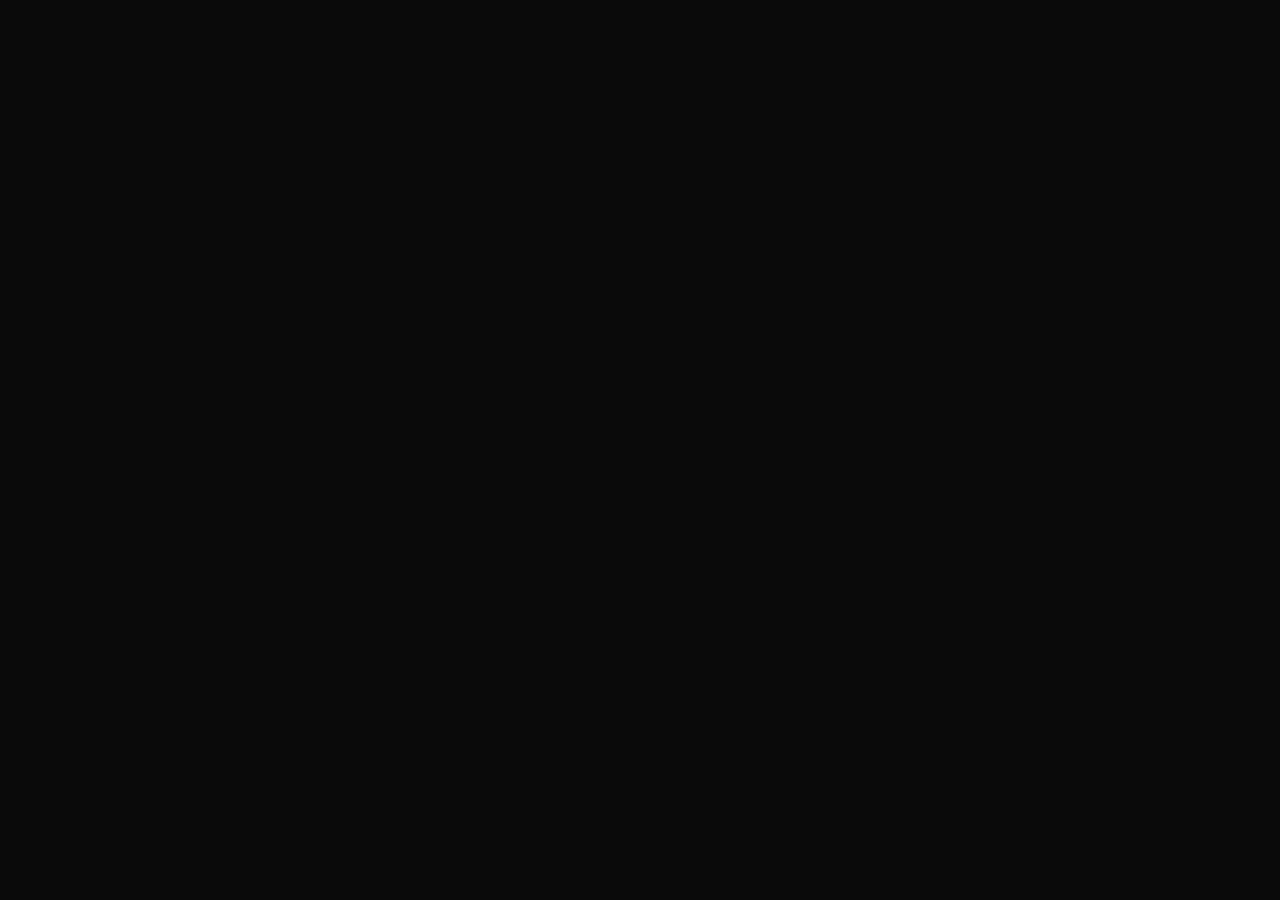
==== index.html @ bc003914 "part 1" ====
<!doctype html>
<html lang="en">
<head>
  <meta charset="utf-8" />
  <meta name="viewport" content="width=device-width, initial-scale=1" />
  <title>Gabriel — Portfolio</title>
  <meta name="description" content="Personal portfolio of me" />
   <link rel="preconnect" href="https://fonts.googleapis.com" />
  <link rel="preconnect" href="https://fonts.gstatic.com" crossorigin />
  <link href="https://fonts.googleapis.com/css2?family=Syne:wght@500;700;800&family=Inter:wght@400;500;600&family=Caveat:wght@500;700&display=swap" rel="stylesheet" />
  <link rel="stylesheet" href="https://cdn.jsdelivr.net/gh/devicons/devicon@v2.16.0/devicon.min.css" />
  <link rel="stylesheet" href="style.css" />
</head>
<body>
---- style.css ----
:root {
  --bg:       #0a0a0a;
  --bg-soft:  #121212;
  --line:     rgba(242, 237, 228, 0.12);
  --text:     #f2ede4;
  --muted:    #8b8680;
  --red:      #e8342c;
  --red-soft: rgba(232, 52, 44, 0.18);
  --paper:    #f2ede4;   /* polaroid frame */
  --ink:      #14110e;   /* text on paper */
}
 
* { box-sizing: border-box; margin: 0; padding: 0; }
 
html { scroll-behavior: smooth; }
 
body {
  background: var(--bg);
  color: var(--text);
  font-family: "Inter", system-ui, sans-serif;
  line-height: 1.6;
  overflow-x: hidden;
}
 
@media (prefers-reduced-motion: reduce) {
  html { scroll-behavior: auto; }
  *, *::before, *::after { animation: none !important; transition: none !important; }
}
 
a { color: inherit; }
 
.red { color: var(--red); }
 
/* handwritten red notes (the Jackie-style annotations) */
.scribble {
  font-family: "Caveat", cursive;
  font-size: 1.35rem;
  color: var(--red);
  transform: rotate(-2deg);
  display: inline-block;
}
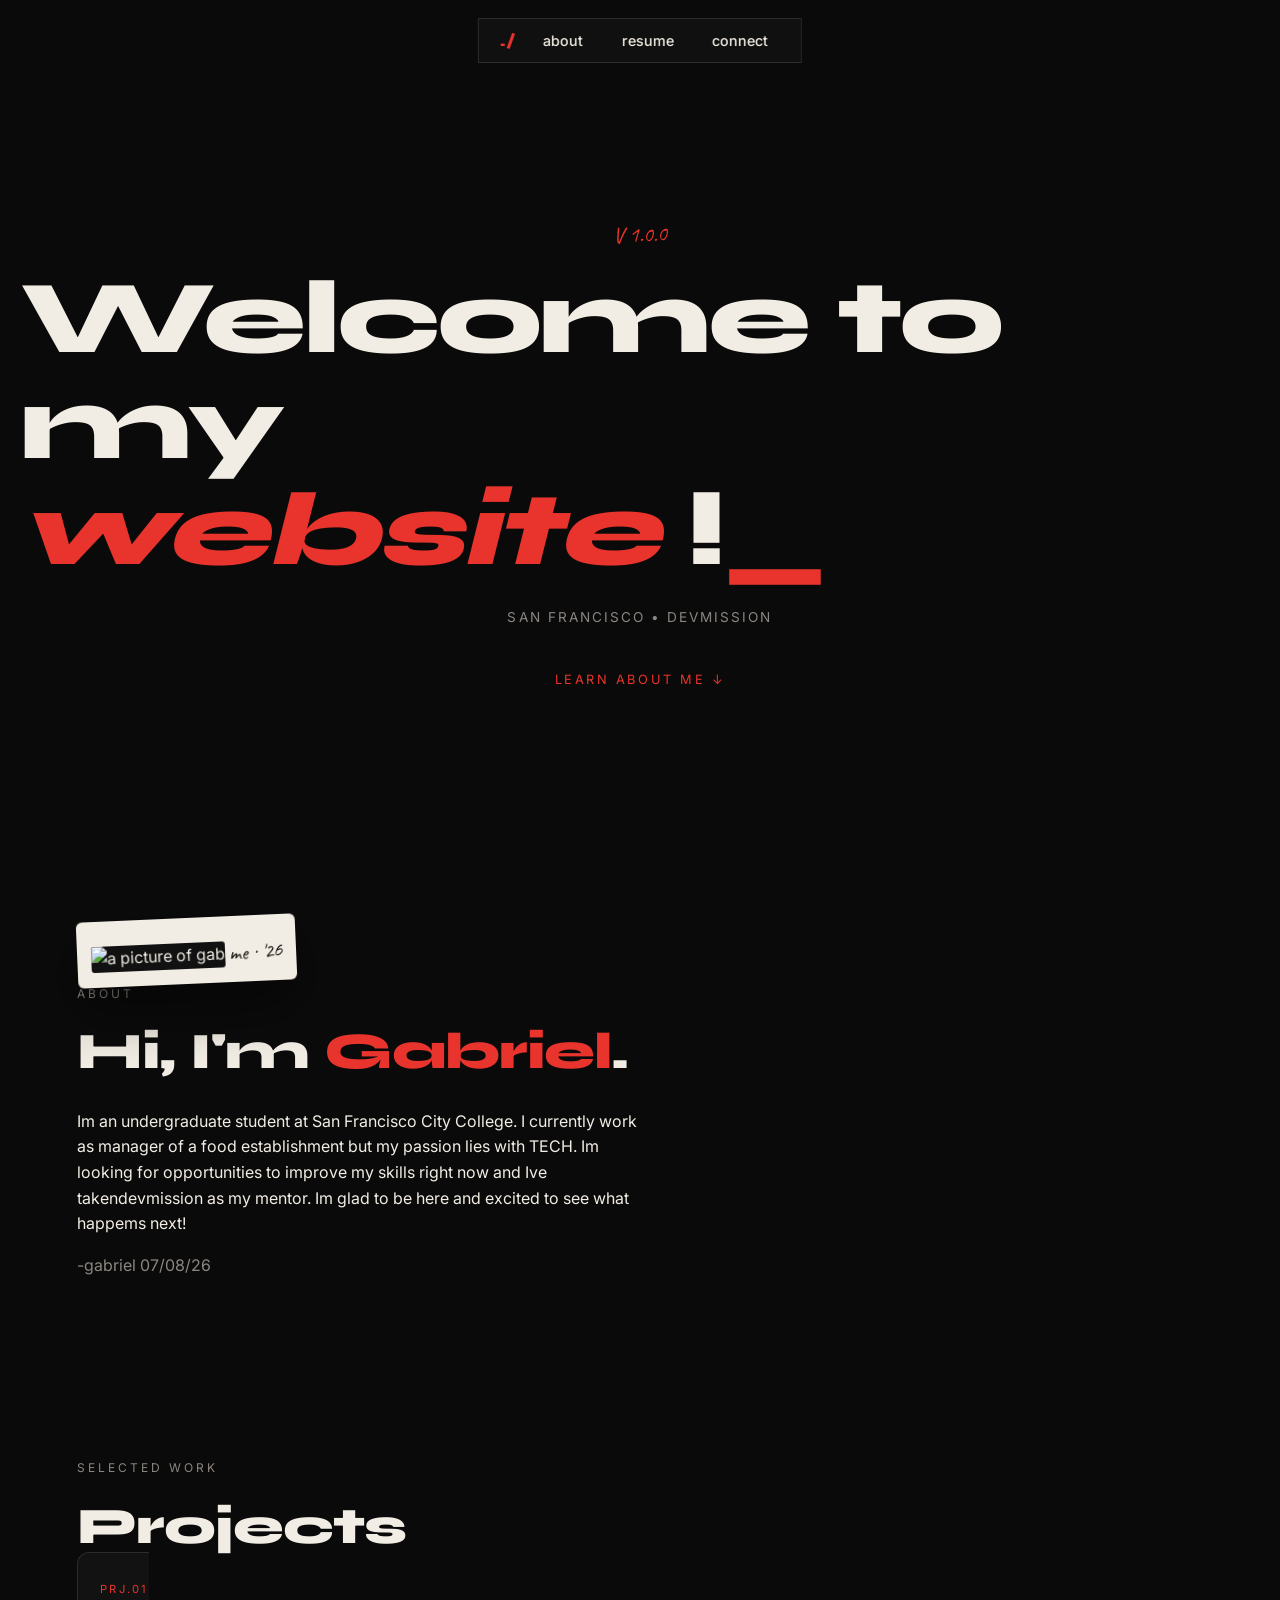
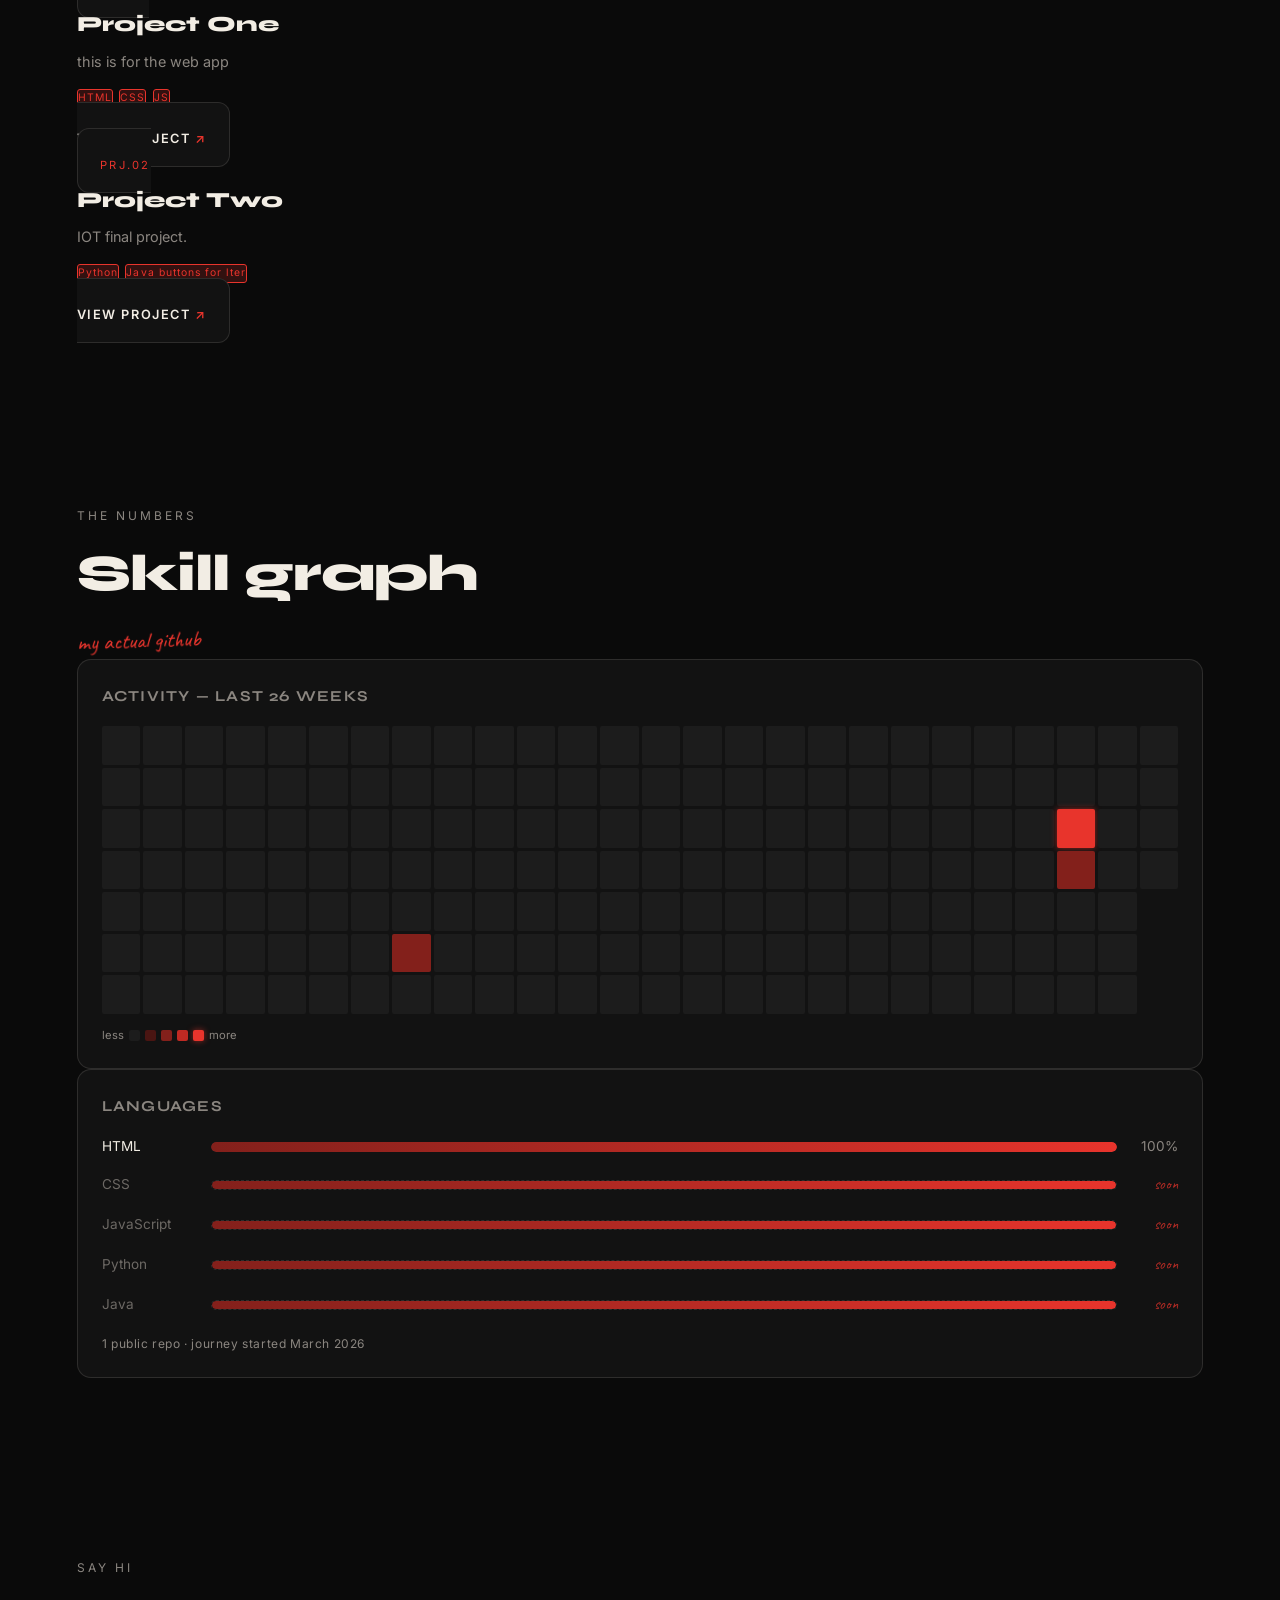
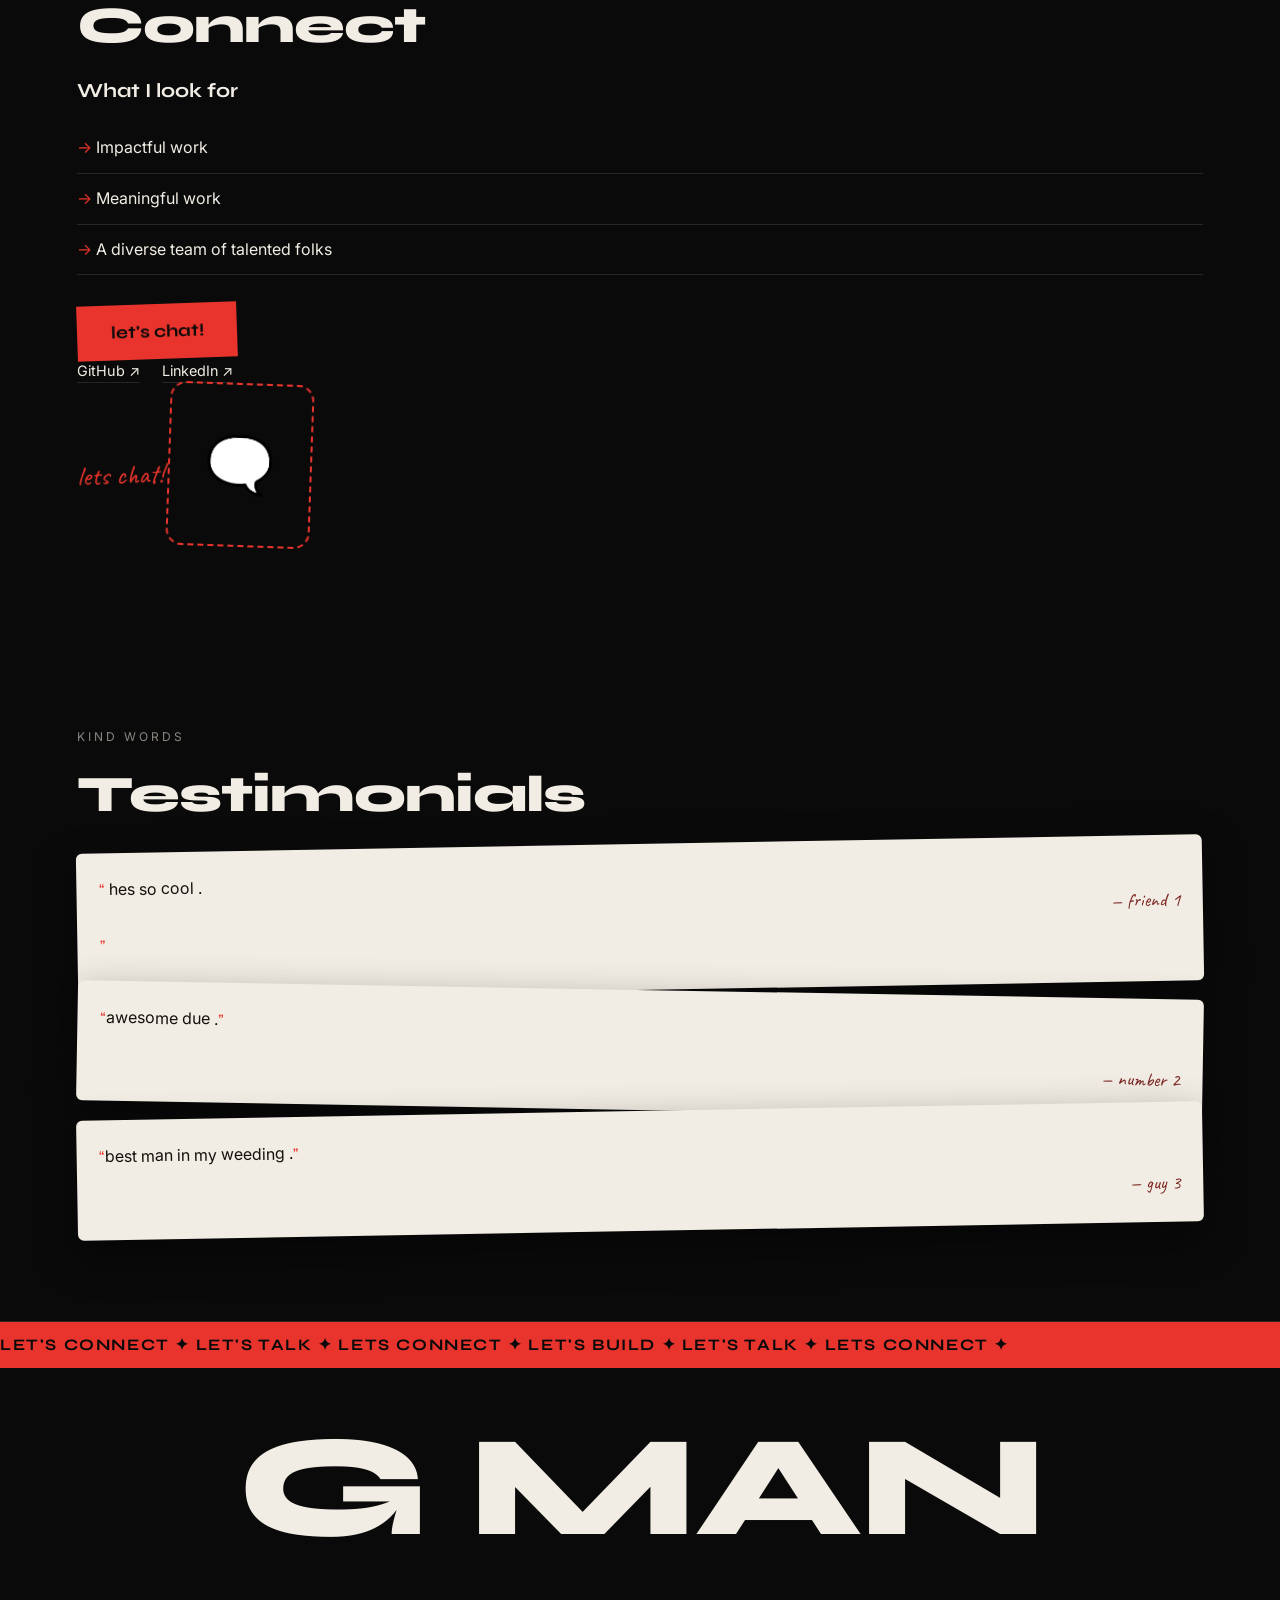
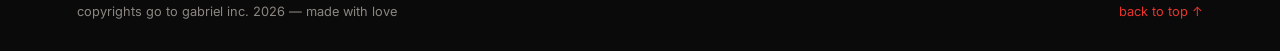
==== commit 68f5e998: "finish" ====
--- a/index.html
+++ b/index.html
@@ -4,12 +4,173 @@
   <meta charset="utf-8" />
   <meta name="viewport" content="width=device-width, initial-scale=1" />
   <title>Gabriel — Portfolio</title>
-  <meta name="description" content="Personal portfolio of me" />
-   <link rel="preconnect" href="https://fonts.googleapis.com" />
-  <link rel="preconnect" href="https://fonts.gstatic.com" crossorigin />
-  <link href="https://fonts.googleapis.com/css2?family=Syne:wght@500;700;800&family=Inter:wght@400;500;600&family=Caveat:wght@500;700&display=swap" rel="stylesheet" />
-  <link rel="stylesheet" href="https://cdn.jsdelivr.net/gh/devicons/devicon@v2.16.0/devicon.min.css" />
+  <meta name="description" content="Portfolio of me" />
+  <link rel="stylesheet" href="vendor/bootstrap.min.css" />
+  <link href="https://fonts.googleapis.com/css2?family=Syne:wght@700;800&family=Inter:wght@400;600&family=Caveat:wght@700&display=swap" rel="stylesheet" />
   <link rel="stylesheet" href="style.css" />
 </head>
 <body>
-  +
+
+  <nav class="pill-nav rounded-pill" aria-label="Main">
+    <a class="nav-logo" href="#top">./</a>
+    <a href="#" class="nav-link" aria-disabled="true">                
+      <span class="la">about</span><span class="lb">about</span>
+    </a>
+    <a href="resume.html" class="nav-link"><span class="la">resume</span><span class="lb">resume</span></a>
+    <a href="#connect" class="nav-link"><span class="la">connect</span><span class="lb">connect</span></a>
+  </nav>
+
+  
+  <header id="top" class="hero text-center">
+    <p class="scribble">V 1.0.0</p>
+    <h1 class="hero-title">Welcome to my<br /><em>website </em>!<span class="blink">_</span></h1>
+    <p class="hero-meta">SAN FRANCISCO • DEVMISSION</p> 
+    <a class="hero-scroll" href="#about">learn about me ↓</a>
+  </header>
+
+  
+  <section id="about" class="section">
+    <div class="row g-5 align-items-center">
+      <div class="col-md-5 text-center">
+        <figure class="photo-frame">
+          <img src="#" alt="a picture of gab" class="img-fluid" /> <!--come back for your photo@!! -->
+          <figcaption class="scribble">me · '26</figcaption>
+        </figure>
+      </div>
+      <div class="col-md-7">
+        <span class="index-tag">ABOUT</span>
+        <h2 class="section-title">Hi, I'm <span class="red">Gabriel</span>.</h2>
+        <p class="bio">Im an undergraduate student at San Francisco City College. I currently work as manager of a food establishment but my passion lies with TECH. Im looking for opportunities to improve my skills right now and Ive takendevmission as my mentor. Im glad to be here and excited to see what happems next! </p>
+        <p class="bio muted">-gabriel 07/08/26</p>
+      </div>
+    </div>
+  </section>
+
+  
+  <section id="projects" class="section">
+    <span class="index-tag">SELECTED WORK</span>
+    <h2 class="section-title">Projects</h2>
+    <div class="row g-4 mt-1">
+    
+      <div class="col-sm-6">
+        <a href="#" class="project-card d-block h-100">
+          <span class="p-index">PRJ.01</span>
+          <h3>Project One</h3>
+          <p>this is for the web app</p>
+          <div class="badges">
+            <span class="badge">HTML</span><span class="badge">CSS</span><span class="badge">JS</span>
+          </div>
+          <span class="p-link">view project <span class="arrow">↗</span></span>
+        </a>
+      </div>
+      <div class="col-sm-6">
+        <a href="#" class="project-card d-block h-100">
+          <span class="p-index">PRJ.02</span>
+          <h3>Project Two</h3>
+          <p>IOT final project.</p>
+          <div class="badges">
+            <span class="badge">Python</span><span class="badge">Java buttons for lter</span>
+          </div>
+          <span class="p-link">view project <span class="arrow">↗</span></span>
+        </a>
+      </div>
+    </div>
+  </section>
+
+  <!--SKILL GRAPH -->
+  <section id="stats" class="section">
+    <span class="index-tag">THE NUMBERS</span>
+    <h2 class="section-title">Skill graph</h2>
+    <p class="scribble">my actual github</p>
+    <div class="row g-4 mt-1 align-items-stretch">
+      <div class="col-lg-7">
+        <div class="stat-card h-100">
+          <h3>Activity — last 26 weeks</h3>
+          <div class="heatmap" role="img" aria-label="Real GitHub activity for gsilva0r-gif">
+          <i class="hm-0"></i><i class="hm-0"></i><i class="hm-0"></i><i class="hm-0"></i><i class="hm-0"></i><i class="hm-0"></i><i class="hm-0"></i><i class="hm-0"></i><i class="hm-0"></i><i class="hm-0"></i><i class="hm-0"></i><i class="hm-0"></i><i class="hm-0"></i><i class="hm-0"></i><i class="hm-0"></i><i class="hm-0"></i><i class="hm-0"></i><i class="hm-0"></i><i class="hm-0"></i><i class="hm-0"></i><i class="hm-0"></i><i class="hm-0"></i><i class="hm-0"></i><i class="hm-0"></i><i class="hm-0"></i><i class="hm-0"></i>
+          <i class="hm-0"></i><i class="hm-0"></i><i class="hm-0"></i><i class="hm-0"></i><i class="hm-0"></i><i class="hm-0"></i><i class="hm-0"></i><i class="hm-0"></i><i class="hm-0"></i><i class="hm-0"></i><i class="hm-0"></i><i class="hm-0"></i><i class="hm-0"></i><i class="hm-0"></i><i class="hm-0"></i><i class="hm-0"></i><i class="hm-0"></i><i class="hm-0"></i><i class="hm-0"></i><i class="hm-0"></i><i class="hm-0"></i><i class="hm-0"></i><i class="hm-0"></i><i class="hm-0"></i><i class="hm-0"></i><i class="hm-0"></i>
+          <i class="hm-0"></i><i class="hm-0"></i><i class="hm-2"></i><i class="hm-0"></i><i class="hm-0"></i><i class="hm-0"></i><i class="hm-0"></i><i class="hm-0"></i><i class="hm-0"></i><i class="hm-0"></i><i class="hm-0"></i><i class="hm-0"></i><i class="hm-0"></i><i class="hm-0"></i><i class="hm-0"></i><i class="hm-0"></i><i class="hm-0"></i><i class="hm-0"></i><i class="hm-0"></i><i class="hm-0"></i><i class="hm-0"></i><i class="hm-0"></i><i class="hm-0"></i><i class="hm-0"></i><i class="hm-0"></i><i class="hm-0"></i>
+          <i class="hm-0"></i><i class="hm-0"></i><i class="hm-0"></i><i class="hm-0"></i><i class="hm-0"></i><i class="hm-0"></i><i class="hm-0"></i><i class="hm-0"></i><i class="hm-0"></i><i class="hm-0"></i><i class="hm-0"></i><i class="hm-0"></i><i class="hm-0"></i><i class="hm-0"></i><i class="hm-0"></i><i class="hm-0"></i><i class="hm-0"></i><i class="hm-0"></i><i class="hm-0"></i><i class="hm-0"></i><i class="hm-0"></i><i class="hm-0"></i><i class="hm-0"></i><i class="hm-0"></i><i class="hm-0"></i><i class="hm-0"></i>
+          <i class="hm-0"></i><i class="hm-0"></i><i class="hm-0"></i><i class="hm-0"></i><i class="hm-0"></i><i class="hm-0"></i><i class="hm-0"></i><i class="hm-0"></i><i class="hm-0"></i><i class="hm-0"></i><i class="hm-0"></i><i class="hm-0"></i><i class="hm-0"></i><i class="hm-0"></i><i class="hm-0"></i><i class="hm-0"></i><i class="hm-0"></i><i class="hm-0"></i><i class="hm-0"></i><i class="hm-0"></i><i class="hm-0"></i><i class="hm-0"></i><i class="hm-0"></i><i class="hm-0"></i><i class="hm-0"></i><i class="hm-0"></i>
+          <i class="hm-0"></i><i class="hm-0"></i><i class="hm-0"></i><i class="hm-0"></i><i class="hm-0"></i><i class="hm-0"></i><i class="hm-0"></i><i class="hm-0"></i><i class="hm-0"></i><i class="hm-0"></i><i class="hm-0"></i><i class="hm-0"></i><i class="hm-0"></i><i class="hm-0"></i><i class="hm-0"></i><i class="hm-0"></i><i class="hm-0"></i><i class="hm-0"></i><i class="hm-0"></i><i class="hm-0"></i><i class="hm-0"></i><i class="hm-0"></i><i class="hm-0"></i><i class="hm-0"></i><i class="hm-0"></i><i class="hm-0"></i>
+          <i class="hm-0"></i><i class="hm-0"></i><i class="hm-0"></i><i class="hm-0"></i><i class="hm-0"></i><i class="hm-0"></i><i class="hm-0"></i><i class="hm-4"></i><i class="hm-2"></i><i class="hm-0"></i><i class="hm-0"></i><i class="hm-0"></i><i class="hm-0"></i><i class="hm-0"></i><i class="hm-0"></i><i class="hm-0"></i><i class="hm-0"></i><i class="hm-0"></i><i class="hm-0"></i><i class="hm-0"></i><i class="hm-0"></i><i class="hm-0"></i><i class="hm-0"></i>
+          </div>
+          <div class="legend"><span>less</span><i class="hm-0"></i><i class="hm-1"></i><i class="hm-2"></i><i class="hm-3"></i><i class="hm-4"></i><span>more</span></div>
+        </div>
+      </div>
+      <div class="col-lg-5">
+        <div class="stat-card h-100">
+          <h3>Languages</h3>
+          <div class="bar-row"><span>HTML</span><div class="bar progress"><i class="progress-bar" style="width:100%"></i></div><b>100%</b></div>
+          <div class="bar-row queued"><span>CSS</span><div class="bar progress"><i class="progress-bar"></i></div><b>soon</b></div>
+          <div class="bar-row queued"><span>JavaScript</span><div class="bar progress"><i class="progress-bar"></i></div><b>soon</b></div>
+          <div class="bar-row queued"><span>Python</span><div class="bar progress"><i class="progress-bar"></i></div><b>soon</b></div>
+          <div class="bar-row queued"><span>Java</span><div class="bar progress"><i class="progress-bar"></i></div><b>soon</b></div>
+          <p class="stat-note">1 public repo · journey started March 2026</p>
+        </div>
+      </div>
+    </div>
+  </section>
+
+  <!-- ===== CONNECT ===== -->
+  <section id="connect" class="section">
+    <span class="index-tag">SAY HI</span>
+    <h2 class="section-title">Connect</h2>
+    <div class="row g-5 align-items-center mt-1">
+      <div class="col-md-6">
+        <h3 class="mini-h">What I look for</h3>
+        <ul class="connect-list">
+          <li>Impactful work</li>
+          <li>Meaningful work</li>
+          <li>A diverse team of talented folks</li>
+        </ul>
+        <a class="chat-btn btn rounded-pill" href="mailto:you@example.com">let's chat!</a> <!-- add email -->
+        <div class="socials mt-4"> <!-- ✏️ your links -->
+          <a href="https://github.com/gsilva0r-gif" target="_blank" rel="noopener">GitHub ↗</a>
+          <a href="https://www.linkedin.com/in/gabriel-silva-orozco-5469783a6/" target="_blank" rel="noopener">LinkedIn ↗</a>
+        </div>
+      </div>
+      <div class="col-md-6 text-center">
+        <p class="scribble big">lets chat!</p>
+        <div class="doodle" aria-hidden="true">🗨️</div>
+      </div>
+    </div>
+  </section>
+
+  <!-- ===== TESTIMONIALS ===== -->
+  <section id="testimonials" class="section">
+    <span class="index-tag">KIND WORDS</span>
+    <h2 class="section-title">Testimonials</h2>
+    <div class="row g-4 mt-1">
+     
+      <div class="col-md-4"><figure class="testi h-100">
+        <blockquote> hes so cool .</blockquuote>
+        <figcaption>— friend 1 </figcaption>
+      </figure></div>
+      <div class="col-md-4"><figure class="testi h-100">
+        <blockquote>awesome due .</blockquote>
+        <figcaption>— number 2 </figcaption>
+      </figure></div>
+      <div class="col-md-4"><figure class="testi h-100">
+        <blockquote>best man in my weeding .</blockquote>
+        <figcaption>— guy 3 </figcaption>
+      </figure></div>
+    </div>
+  </section>
+
+  <!-- bottom/footer -->
+  <footer class="footer">
+    <div class="marquee" aria-hidden="true"><div class="track">
+      <span>LET'S CONNECT ✦ LET'S TALK ✦ LETS CONNECT ✦&nbsp;</span>
+<span>LET'S BUILD ✦ LET'S TALK ✦ LETS CONNECT ✦&nbsp;</span>
+    </div></div>
+    <div class="footer-name">G MAN</div>
+    <div class="footer-row">
+      <span>copyrights go  to gabriel inc.  2026 — made with love</span>
+      <a href="#top" class="to-top">back to top ↑</a>
+    </div>
+  </footer>
+
+</body>
+</html>
--- a/style.css
+++ b/style.css
@@ -1,19 +1,13 @@
 :root {
-  --bg:       #0a0a0a;
-  --bg-soft:  #121212;
-  --line:     rgba(242, 237, 228, 0.12);
-  --text:     #f2ede4;
-  --muted:    #8b8680;
-  --red:      #e8342c;
-  --red-soft: rgba(232, 52, 44, 0.18);
-  --paper:    #f2ede4;   /* polaroid frame */
-  --ink:      #14110e;   /* text on paper */
-}
- 
+  --bg: #0a0a0a;  --bg-soft: #121212;  --line: rgba(242,237,228,.12);
+  --text: #f2ede4;  --muted: #8b8680;
+  --red: #e8342c;  --red-soft: rgba(232,52,44,.18);
+  --paper: #f2ede4;  --ink: #14110e;
+}
 * { box-sizing: border-box; margin: 0; padding: 0; }
- 
+h1,h2,h3,h4,p,ul,ol,figure,blockquote { margin: 0; padding: 0; }
+
 html { scroll-behavior: smooth; }
- 
 body {
   background: var(--bg);
   color: var(--text);
@@ -21,22 +15,333 @@
   line-height: 1.6;
   overflow-x: hidden;
 }
- 
 @media (prefers-reduced-motion: reduce) {
   html { scroll-behavior: auto; }
   *, *::before, *::after { animation: none !important; transition: none !important; }
 }
- 
 a { color: inherit; }
- 
 .red { color: var(--red); }
- 
-/* handwritten red notes (the Jackie-style annotations) */
+.muted { color: var(--muted); }
+
 .scribble {
   font-family: "Caveat", cursive;
-  font-size: 1.35rem;
+  font-size: 1.4rem;
   color: var(--red);
   transform: rotate(-2deg);
   display: inline-block;
 }
- +.scribble.big { font-size: 1.7rem; line-height: 1.25; margin-bottom: 1rem; }
+
+.section { padding: 90px clamp(20px, 6vw, 80px); }
+.index-tag {
+  display: block;
+  font-size: .75rem;
+  letter-spacing: .25em;
+  color: var(--muted);
+  margin-bottom: .5rem;
+}
+.section-title {
+  font-family: "Syne", sans-serif;
+  font-weight: 800;
+  font-size: clamp(2rem, 4.5vw, 3.2rem);
+  letter-spacing: -.02em;
+  margin-bottom: .5rem;
+}
+
+.pill-nav {
+  position: fixed;
+  top: 18px;
+  left: 50%;
+  transform: translateX(-50%);
+  z-index: 100;
+  display: flex;
+  align-items: center;
+  gap: 1rem;
+  background: rgba(18,18,18,.85);
+  backdrop-filter: blur(12px);
+  border: 1px solid var(--line);
+  padding: .55rem 1.35rem;
+  animation: drop .7s cubic-bezier(.2,.9,.3,1.2) both;
+}
+@keyframes drop {
+  from { transform: translate(-50%,-140%); opacity: 0; }
+  to   { transform: translate(-50%,0); opacity: 1; }
+}
+.nav-logo {
+  font-family: "Syne", sans-serif;
+  font-weight: 800;
+  color: var(--red);
+  text-decoration: none;
+  transition: transform .25s;
+}
+.nav-logo:hover { transform: rotate(-8deg) scale(1.15); }
+
+.nav-link {
+  display: block;
+  overflow: hidden;
+  height: 1.5em;
+  padding: 0 .7rem;
+  font-size: .9rem;
+  font-weight: 500;
+  text-decoration: none;
+}
+.nav-link span {
+  display: block;
+  height: 1.5em;
+  line-height: 1.5em;
+  transition: transform .3s cubic-bezier(.4,0,.2,1);
+}
+.nav-link .lb { color: var(--red); }
+.nav-link:hover span, .nav-link:focus-visible span { transform: translateY(-100%); }
+.nav-link[aria-disabled="true"] { cursor: not-allowed; }
+
+/* top */
+.hero {
+  min-height: 92vh;
+  display: flex;
+  flex-direction: column;
+  justify-content: center;
+  align-items: center;
+  padding: 120px 20px 40px;
+}
+.hero-title {
+  font-family: "Syne", sans-serif;
+  font-weight: 800;
+  font-size: clamp(2.8rem, 9vw, 6.5rem);
+  line-height: 1.02;
+  letter-spacing: -.03em;
+  margin: .8rem 0 1.4rem;
+  animation: rise .8s cubic-bezier(.2,.9,.3,1.1) both .2s;
+}
+@keyframes rise { from { opacity: 0; transform: translateY(.4em); } }
+.hero-title em { color: var(--red); }
+.blink { color: var(--red); animation: blink 1.1s steps(2) infinite; }
+@keyframes blink { 50% { opacity: 0; } }
+.hero-meta {
+  font-size: .85rem;
+  letter-spacing: .15em;
+  color: var(--muted);
+}
+.hero-scroll {
+  margin-top: 2.6rem;
+  font-size: .8rem;
+  letter-spacing: .2em;
+  text-transform: uppercase;
+  color: var(--red);
+  text-decoration: none;
+  animation: bob 1.8s ease-in-out infinite;
+}
+@keyframes bob { 50% { transform: translateY(6px); } }
+
+/*COME BACK FOR PT 2*/
+.photo-frame {
+  display: inline-block;
+  background: var(--paper);
+  padding: 14px 14px 4px;
+  border-radius: 6px;
+  transform: rotate(-2.5deg);
+  box-shadow: 0 22px 55px rgba(0,0,0,.55);
+  transition: transform .3s;
+  max-width: 340px;
+}
+.photo-frame:hover { transform: rotate(-1deg) translateY(-6px); }
+.photo-frame img { border-radius: 3px; background: #111; }
+.photo-frame .scribble { color: var(--ink); font-size: 1.3rem; padding: .4rem 0 .5rem; }
+.bio { max-width: 56ch; margin-top: 1rem; }
+
+/* projects */
+.project-card {
+  position: relative;
+  background: var(--bg-soft);
+  border: 1px solid var(--line);
+  border-radius: 12px;
+  padding: 1.5rem 1.4rem 1.2rem;
+  text-decoration: none;
+  color: var(--text);
+  transition: transform .3s, border-color .3s, box-shadow .3s;
+}
+.project-card:hover {
+  transform: translateY(-6px);
+  border-color: var(--red);
+  box-shadow: 0 18px 45px rgba(232,52,44,.15);
+}
+.p-index {
+  font-size: .7rem;
+  letter-spacing: .2em;
+  color: var(--red);
+}
+.project-card h3 {
+  font-family: "Syne", sans-serif;
+  font-weight: 800;
+  font-size: 1.35rem;
+  margin: .4rem 0 .5rem;
+}
+.project-card p { font-size: .9rem; color: var(--muted); margin-bottom: 1rem; }
+.badges { display: flex; gap: .4rem; flex-wrap: wrap; margin-bottom: 1.1rem; }
+.badges .badge {
+  background: var(--red-soft);
+  color: var(--red);
+  border: 1px solid var(--red);
+  font-size: .65rem;
+  letter-spacing: .1em;
+  border-radius: 3px;
+}
+.p-link {
+  font-size: .8rem;
+  font-weight: 600;
+  letter-spacing: .12em;
+  text-transform: uppercase;
+}
+.p-link .arrow { color: var(--red); display: inline-block; transition: transform .25s; }
+.project-card:hover .arrow { transform: translate(3px,-3px); }
+
+/* - stats - */
+.stat-card {
+  background: var(--bg-soft);
+  border: 1px solid var(--line);
+  border-radius: 14px;
+  padding: 1.5rem;
+}
+.stat-card h3 {
+  font-family: "Syne", sans-serif;
+  font-size: .95rem;
+  letter-spacing: .08em;
+  text-transform: uppercase;
+  color: var(--muted);
+  margin-bottom: 1.1rem;
+}
+.heatmap {
+  display: grid;
+  grid-template-rows: repeat(7, 1fr);
+  grid-auto-flow: column;
+  gap: 3px;
+}
+.heatmap i { width: 100%; aspect-ratio: 1; border-radius: 2px; }
+.hm-0 { background: #1c1c1c; }
+.hm-1 { background: #4a1512; }
+.hm-2 { background: #83201b; }
+.hm-3 { background: #bf2a23; }
+.hm-4 { background: var(--red); box-shadow: 0 0 6px rgba(232,52,44,.6); }
+.legend {
+  display: flex;
+  align-items: center;
+  gap: 5px;
+  margin-top: .8rem;
+  font-size: .7rem;
+  color: var(--muted);
+}
+.legend i { width: 11px; height: 11px; border-radius: 2px; }
+
+.bar-row {
+  display: grid;
+  grid-template-columns: 6rem 1fr 3rem;
+  align-items: center;
+  gap: .8rem;
+  margin-bottom: .9rem;
+  font-size: .85rem;
+}
+.bar-row b { font-weight: 400; color: var(--muted); text-align: right; }
+.bar { height: 10px; background: #1c1c1c; border-radius: 999px; overflow: hidden; }
+.bar .progress-bar {
+  display: block;
+  height: 100%;
+  background: linear-gradient(90deg, #83201b, var(--red));
+  border-radius: 999px;
+  transform-origin: left;
+  animation: grow 1.1s cubic-bezier(.2,.9,.3,1) both .3s;
+}
+@keyframes grow { from { transform: scaleX(0); } }
+.queued .bar { background: transparent; border: 1px dashed var(--line); }
+.queued span, .queued b { color: var(--muted); opacity: .75; }
+.queued b { font-family: "Caveat", cursive; font-size: 1rem; color: var(--red); }
+.stat-note { margin-top: 1rem; font-size: .75rem; letter-spacing: .05em; color: var(--muted); }
+
+/* connecting*/
+.mini-h { font-family: "Syne", sans-serif; font-size: 1.25rem; margin-bottom: 1rem; }
+.connect-list { list-style: none; margin-bottom: 1.8rem; }
+.connect-list li { padding: .75rem 0; border-bottom: 1px solid var(--line); }
+.connect-list li::before { content: "→ "; color: var(--red); }
+.chat-btn {
+  font-family: "Syne", sans-serif;
+  font-weight: 700;
+  font-size: 1.1rem;
+  color: var(--bg);
+  background: var(--red);
+  padding: .85rem 2.1rem;
+  text-decoration: none;
+  display: inline-block;
+  transform: rotate(-2deg);
+  transition: transform .25s cubic-bezier(.2,.9,.3,1.4), box-shadow .25s;
+  --bs-btn-color: var(--bg); --bs-btn-bg: var(--red);
+  --bs-btn-hover-color: var(--bg); --bs-btn-hover-bg: var(--red);
+  --bs-btn-active-color: var(--bg); --bs-btn-active-bg: var(--red);
+  --bs-btn-border-color: transparent; --bs-btn-hover-border-color: transparent;
+}
+.chat-btn:hover { transform: rotate(1deg) scale(1.06); box-shadow: 0 0 28px rgba(232,52,44,.5); }
+.socials { display: flex; gap: 1.4rem; font-size: .9rem; }
+.socials a { text-decoration: none; border-bottom: 1px solid var(--line); transition: color .2s, border-color .2s; }
+.socials a:hover { color: var(--red); border-color: var(--red); }
+.doodle {
+  font-size: 3.5rem;
+  border: 2px dashed var(--red);
+  border-radius: 16px;
+  padding: 2.2rem;
+  display: inline-block;
+  transform: rotate(2deg);
+}
+
+/* testimonials */
+.testi { 
+  background: var(--paper);
+  color: var(--ink);
+  border-radius: 6px;
+  padding: 1.5rem 1.4rem;
+  box-shadow: 0 16px 40px rgba(0,0,0,.45);
+  transform: rotate(var(--tilt, -1deg));
+}
+.col-md-4:nth-child(2) .testi { --tilt: 1deg; }
+.testi blockquote { font-size: 1rem; margin-bottom: 1rem; }
+.testi blockquote::before, .testi blockquote::after {
+  color: var(--red);
+  font-family: "Syne", sans-serif;
+}
+.testi blockquote::before { content: "“"; }
+.testi blockquote::after  { content: "”"; }
+.testi figcaption { font-family: "Caveat", cursive; font-size: 1.2rem; color: #7a2420; text-align: right; }
+
+/* bottom/footer */
+.footer { border-top: 1px solid var(--line); overflow: hidden; }
+.marquee {
+  background: var(--red);
+  color: var(--bg);
+  overflow: hidden;
+  white-space: nowrap;
+  padding: .65rem 0;
+  font-family: "Syne", sans-serif;
+  font-weight: 700;
+  letter-spacing: .1em;
+}
+.track { display: inline-flex; animation: scroll-x 18s linear infinite; }
+@keyframes scroll-x { to { transform: translateX(-50%); } }
+.footer-name {
+  font-family: "Syne", sans-serif;
+  font-weight: 800;
+  font-size: clamp(3rem, 12vw, 9rem);
+  letter-spacing: -.02em;
+  text-align: center;
+  padding: 3rem 1rem 1.6rem;
+  line-height: 1;
+  transition: color .3s, letter-spacing .3s;
+}
+.footer-name:hover { color: var(--red); letter-spacing: .01em; }
+.footer-row {
+  display: flex;
+  justify-content: space-between;
+  flex-wrap: wrap;
+  gap: 1rem;
+  padding: 1rem clamp(20px, 6vw, 80px) 1.8rem;
+  font-size: .8rem;
+  color: var(--muted);
+}
+.to-top { color: var(--red); text-decoration: none; }
+.to-top:hover { text-decoration: underline; }
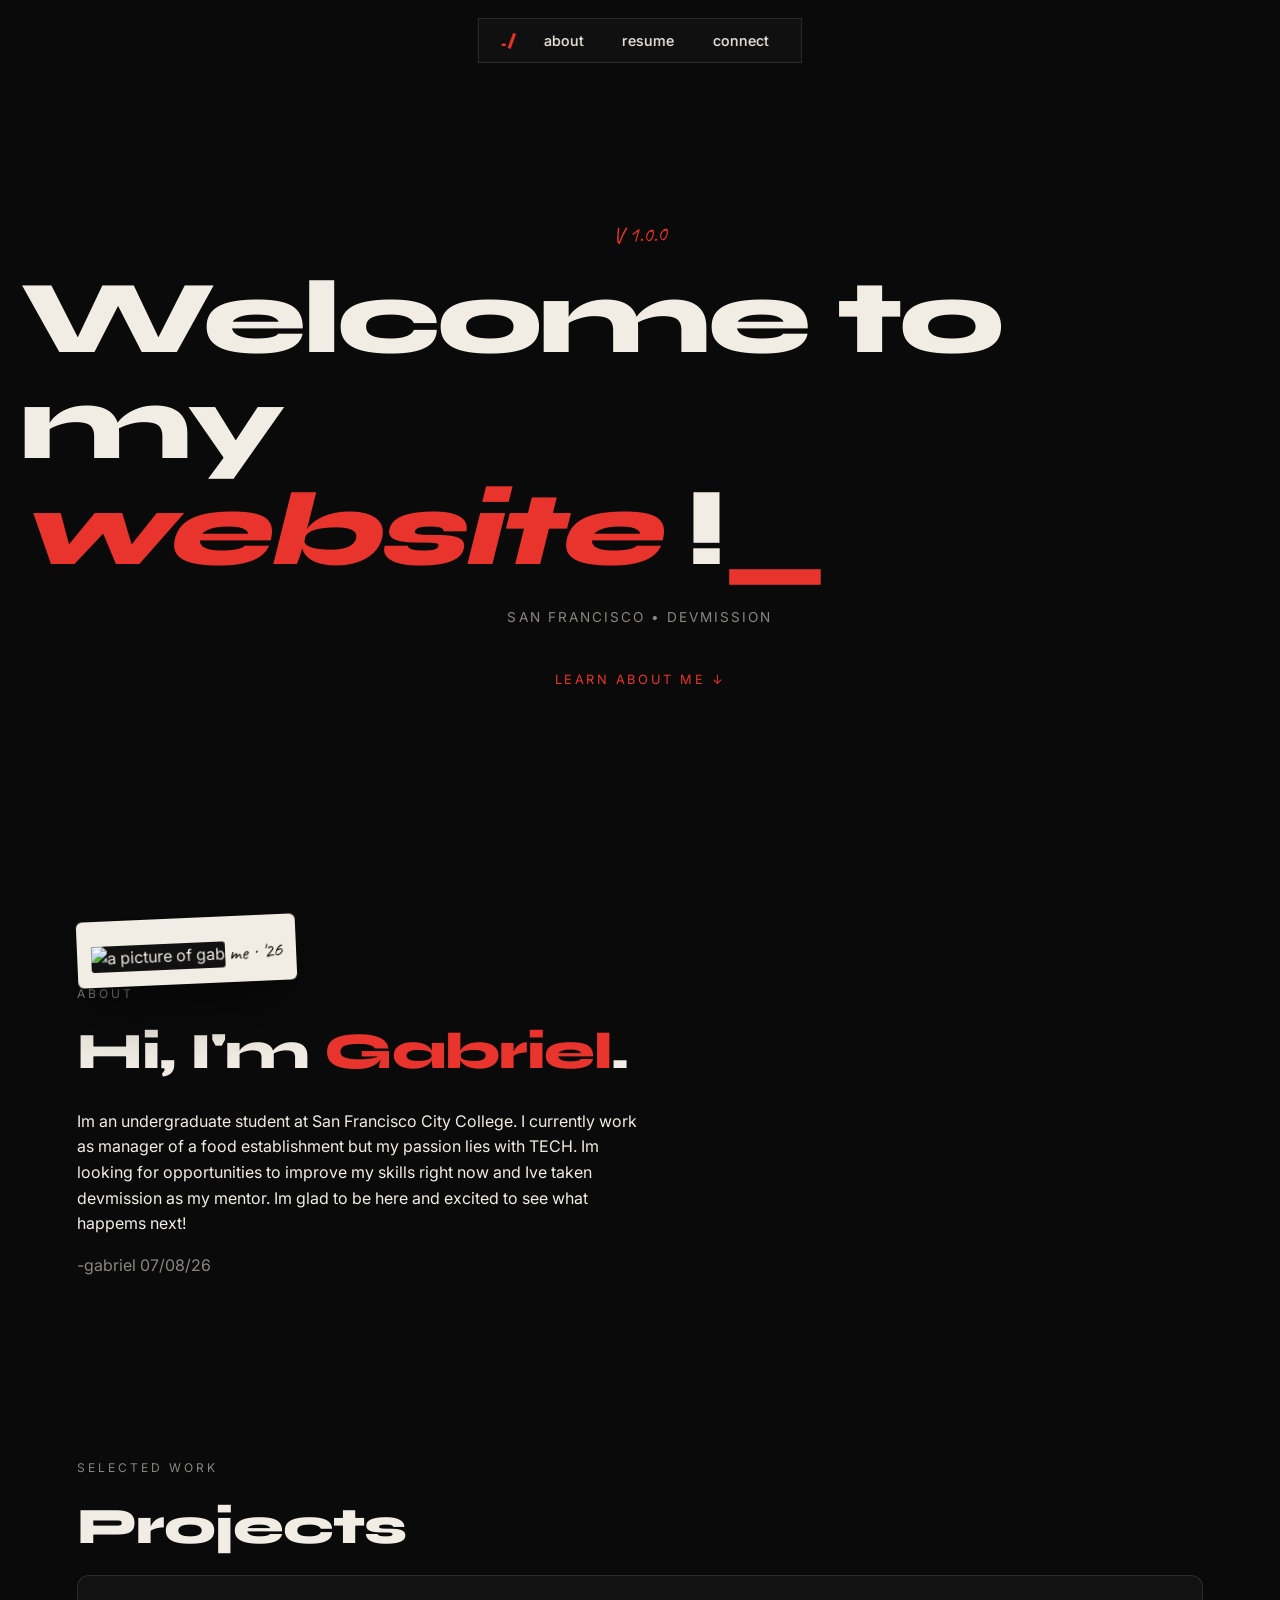
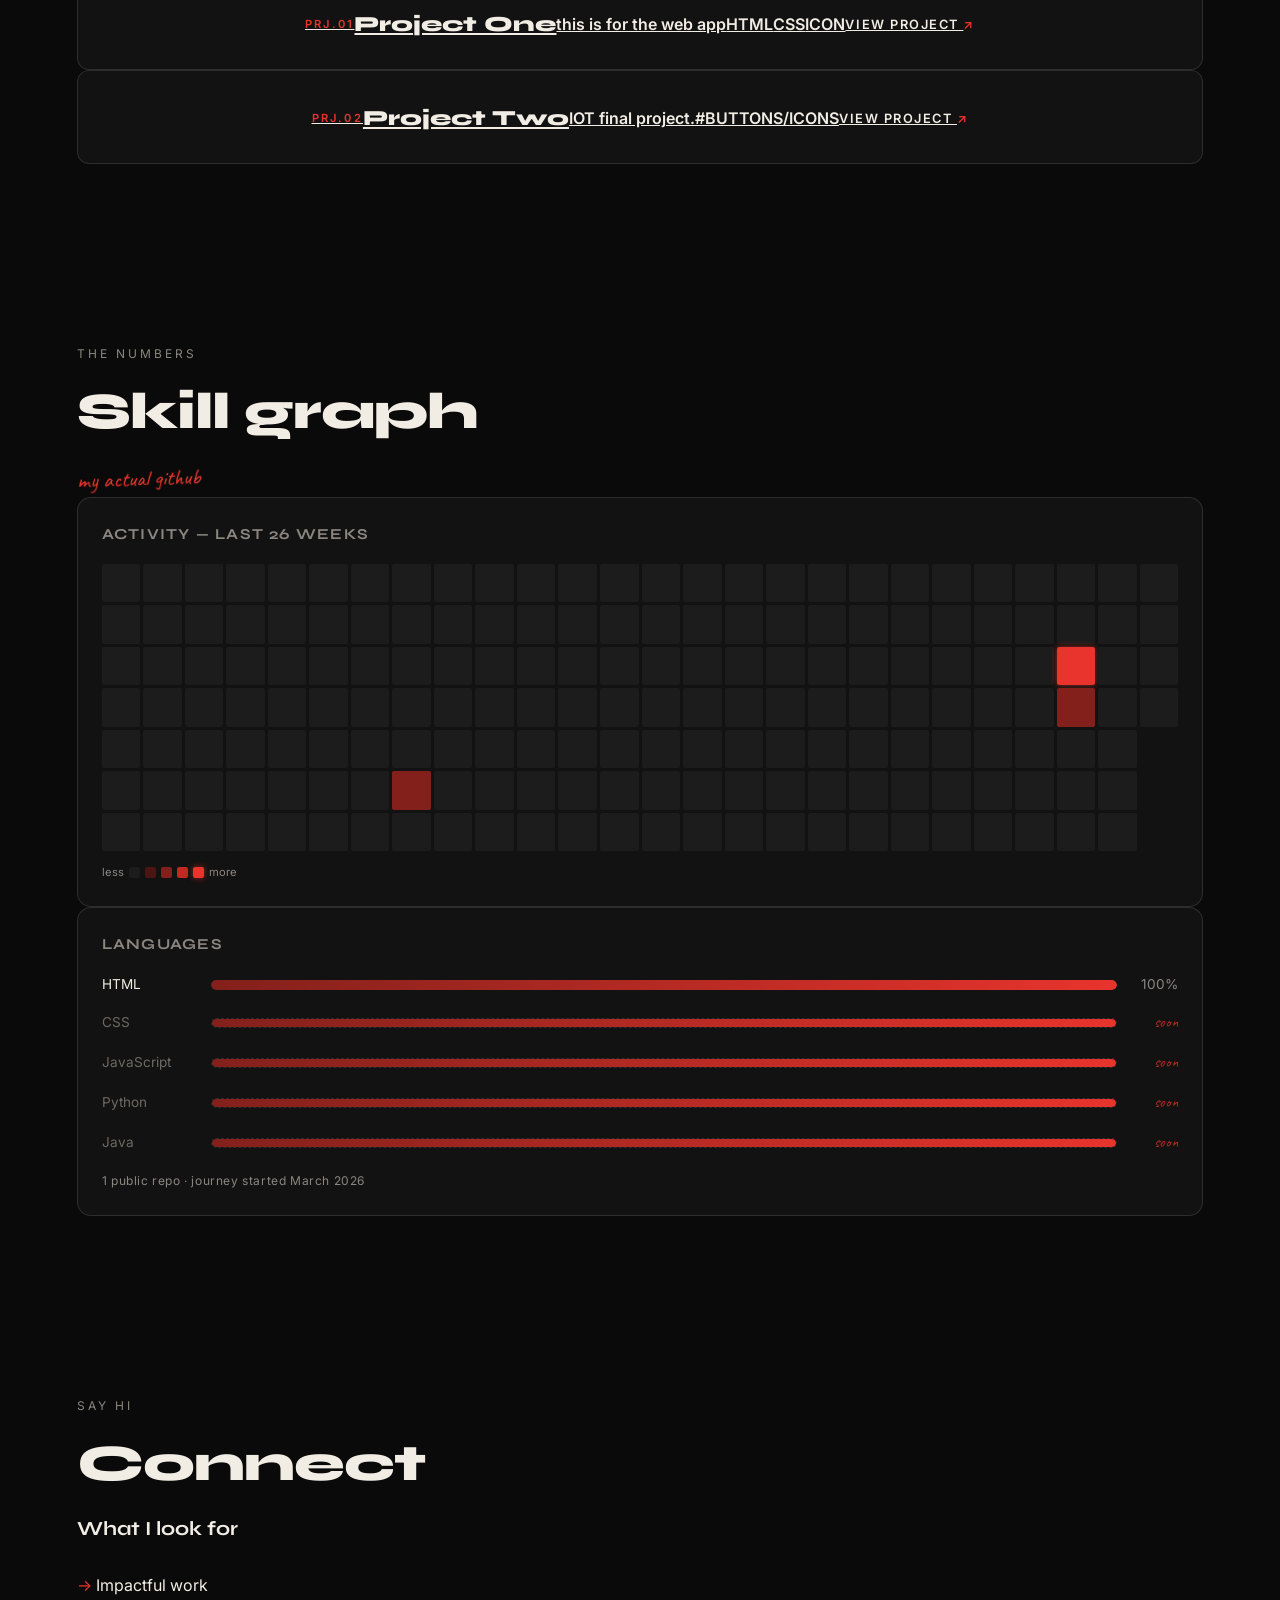
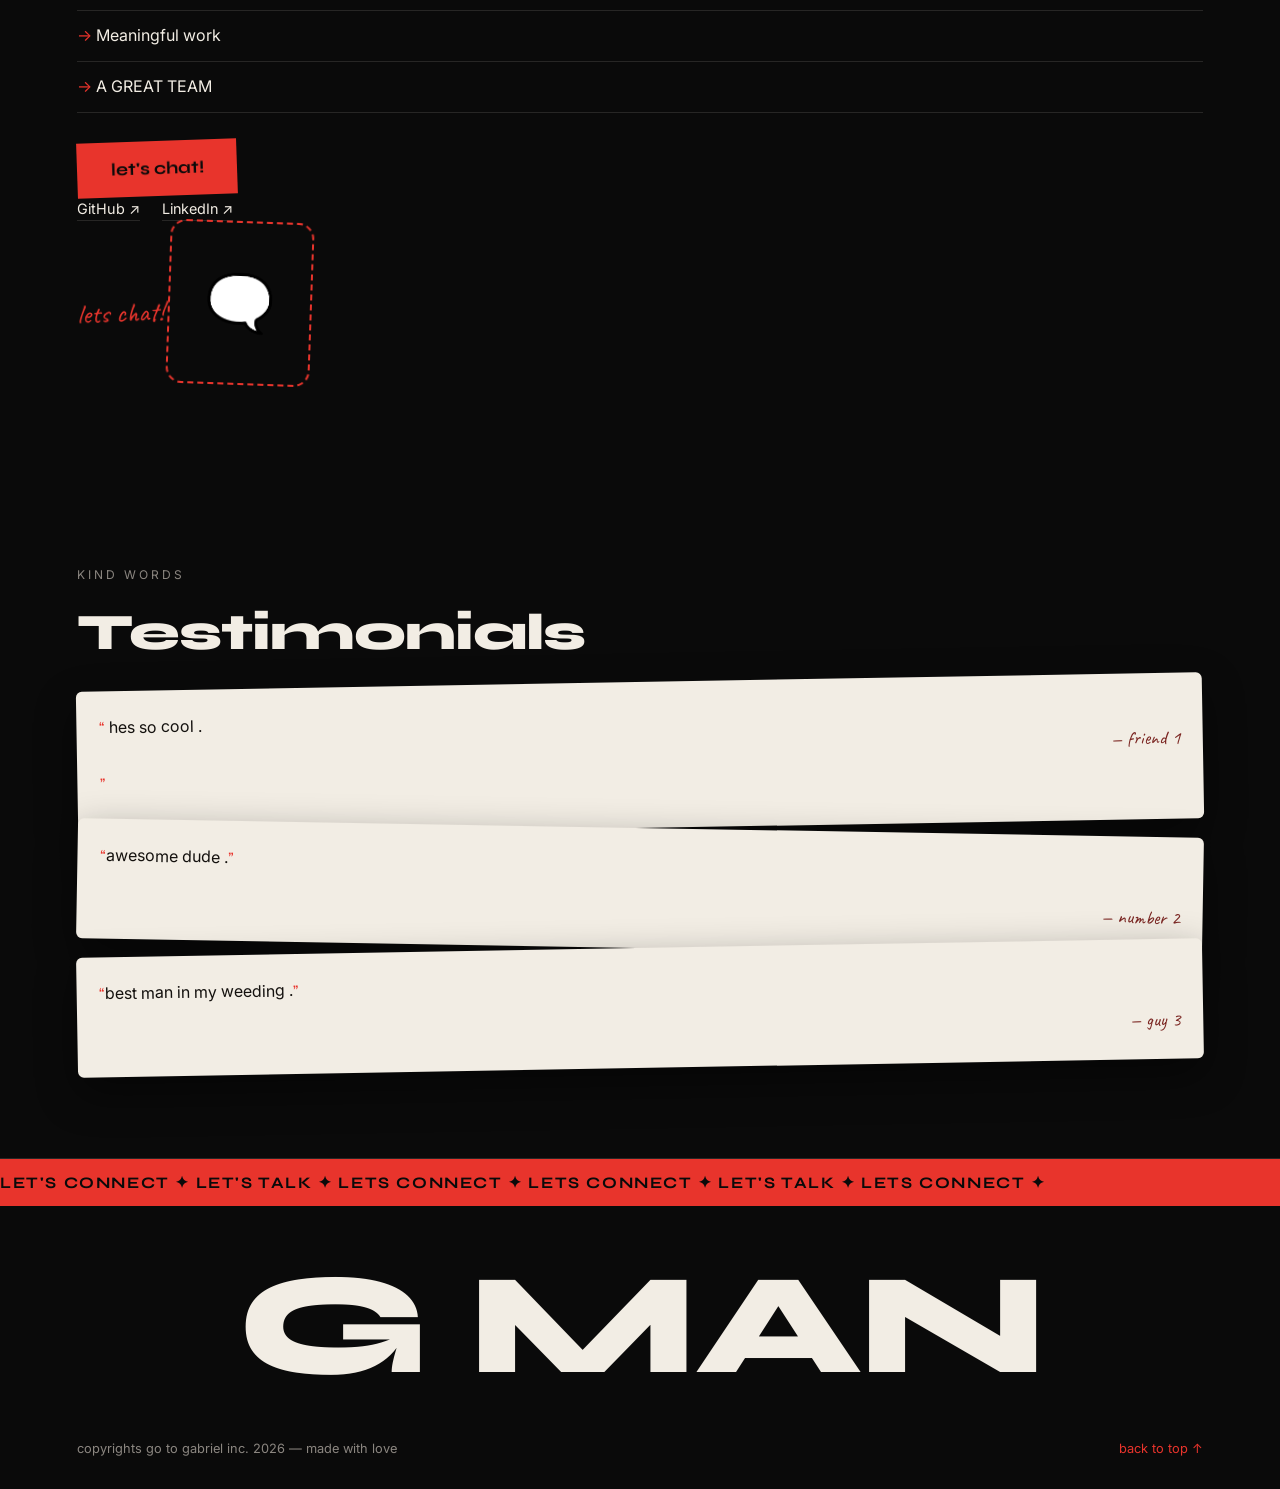
==== commit b3e2d6f2: "actually finish" ====
--- a/index.html
+++ b/index.html
@@ -41,7 +41,7 @@
       <div class="col-md-7">
         <span class="index-tag">ABOUT</span>
         <h2 class="section-title">Hi, I'm <span class="red">Gabriel</span>.</h2>
-        <p class="bio">Im an undergraduate student at San Francisco City College. I currently work as manager of a food establishment but my passion lies with TECH. Im looking for opportunities to improve my skills right now and Ive takendevmission as my mentor. Im glad to be here and excited to see what happems next! </p>
+        <p class="bio">Im an undergraduate student at San Francisco City College. I currently work as manager of a food establishment but my passion lies with TECH. Im looking for opportunities to improve my skills right now and Ive taken devmission as my mentor. Im glad to be here and excited to see what happems next! </p>
         <p class="bio muted">-gabriel 07/08/26</p>
       </div>
     </div>
@@ -52,25 +52,25 @@
     <span class="index-tag">SELECTED WORK</span>
     <h2 class="section-title">Projects</h2>
     <div class="row g-4 mt-1">
-    
-      <div class="col-sm-6">
-        <a href="#" class="project-card d-block h-100">
+    <!--COMEE BACK TO CLEAN UP!! V.2.0.0-->
+      <div class="d-flex gap-2 mt-3 project-card col-sm-6">
+        <a href="#" class="btn btn-outline-danger rounded-pill flex-fill" target="_blank">
           <span class="p-index">PRJ.01</span>
           <h3>Project One</h3>
           <p>this is for the web app</p>
           <div class="badges">
-            <span class="badge">HTML</span><span class="badge">CSS</span><span class="badge">JS</span>
+            <span class="badge">HTML</span><span class="badge">CSS</span><span class="badge">ICON</span>
           </div>
           <span class="p-link">view project <span class="arrow">↗</span></span>
         </a>
       </div>
-      <div class="col-sm-6">
-        <a href="#" class="project-card d-block h-100">
+      <div class="d-flex gap-2 mt-3 project-card col-sm-6">
+        <a href="#" class="btn btn-outline-danger rounded-pill flex-fill" target="_blank">
           <span class="p-index">PRJ.02</span>
           <h3>Project Two</h3>
           <p>IOT final project.</p>
           <div class="badges">
-            <span class="badge">Python</span><span class="badge">Java buttons for lter</span>
+            <span class="badge">#</span><span class="badge">BUTTONS/ICONS</span>
           </div>
           <span class="p-link">view project <span class="arrow">↗</span></span>
         </a>
@@ -123,10 +123,10 @@
         <ul class="connect-list">
           <li>Impactful work</li>
           <li>Meaningful work</li>
-          <li>A diverse team of talented folks</li>
+          <li>A GREAT TEAM </li>
         </ul>
         <a class="chat-btn btn rounded-pill" href="mailto:you@example.com">let's chat!</a> <!-- add email -->
-        <div class="socials mt-4"> <!-- ✏️ your links -->
+        <div class="socials mt-4">
           <a href="https://github.com/gsilva0r-gif" target="_blank" rel="noopener">GitHub ↗</a>
           <a href="https://www.linkedin.com/in/gabriel-silva-orozco-5469783a6/" target="_blank" rel="noopener">LinkedIn ↗</a>
         </div>
@@ -149,7 +149,7 @@
         <figcaption>— friend 1 </figcaption>
       </figure></div>
       <div class="col-md-4"><figure class="testi h-100">
-        <blockquote>awesome due .</blockquote>
+        <blockquote>awesome dude .</blockquote>
         <figcaption>— number 2 </figcaption>
       </figure></div>
       <div class="col-md-4"><figure class="testi h-100">
@@ -163,7 +163,7 @@
   <footer class="footer">
     <div class="marquee" aria-hidden="true"><div class="track">
       <span>LET'S CONNECT ✦ LET'S TALK ✦ LETS CONNECT ✦&nbsp;</span>
-<span>LET'S BUILD ✦ LET'S TALK ✦ LETS CONNECT ✦&nbsp;</span>
+<span>LETS CONNECT ✦ LET'S TALK ✦ LETS CONNECT ✦&nbsp;</span>
     </div></div>
     <div class="footer-name">G MAN</div>
     <div class="footer-row">
--- a/style.css
+++ b/style.css
@@ -176,16 +176,14 @@
   font-size: 1.35rem;
   margin: .4rem 0 .5rem;
 }
-.project-card p { font-size: .9rem; color: var(--muted); margin-bottom: 1rem; }
-.badges { display: flex; gap: .4rem; flex-wrap: wrap; margin-bottom: 1.1rem; }
-.badges .badge {
-  background: var(--red-soft);
-  color: var(--red);
-  border: 1px solid var(--red);
-  font-size: .65rem;
-  letter-spacing: .1em;
-  border-radius: 3px;
-}
+.project-card .btn{
+    min-height:48px;
+    display:flex;
+    align-items:center;
+    justify-content:center;
+    font-weight:600;
+}
+
 .p-link {
   font-size: .8rem;
   font-weight: 600;
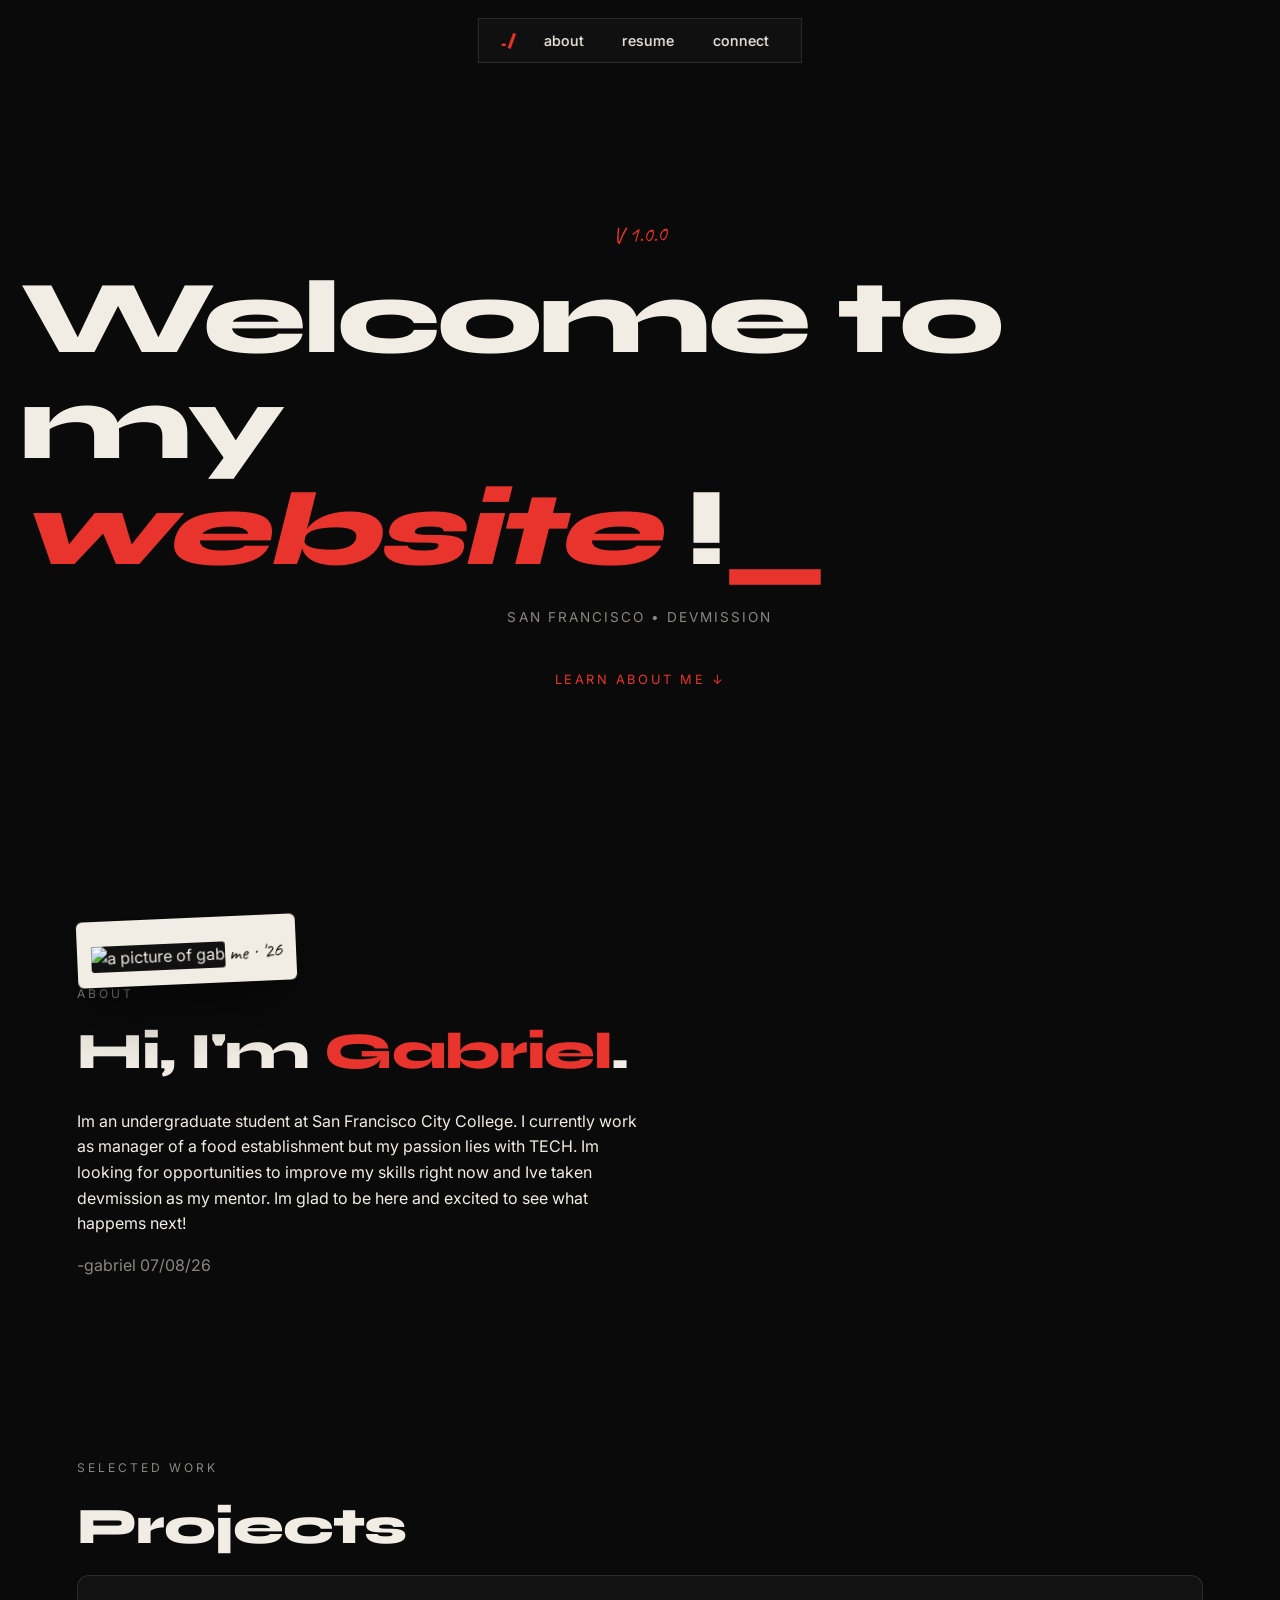
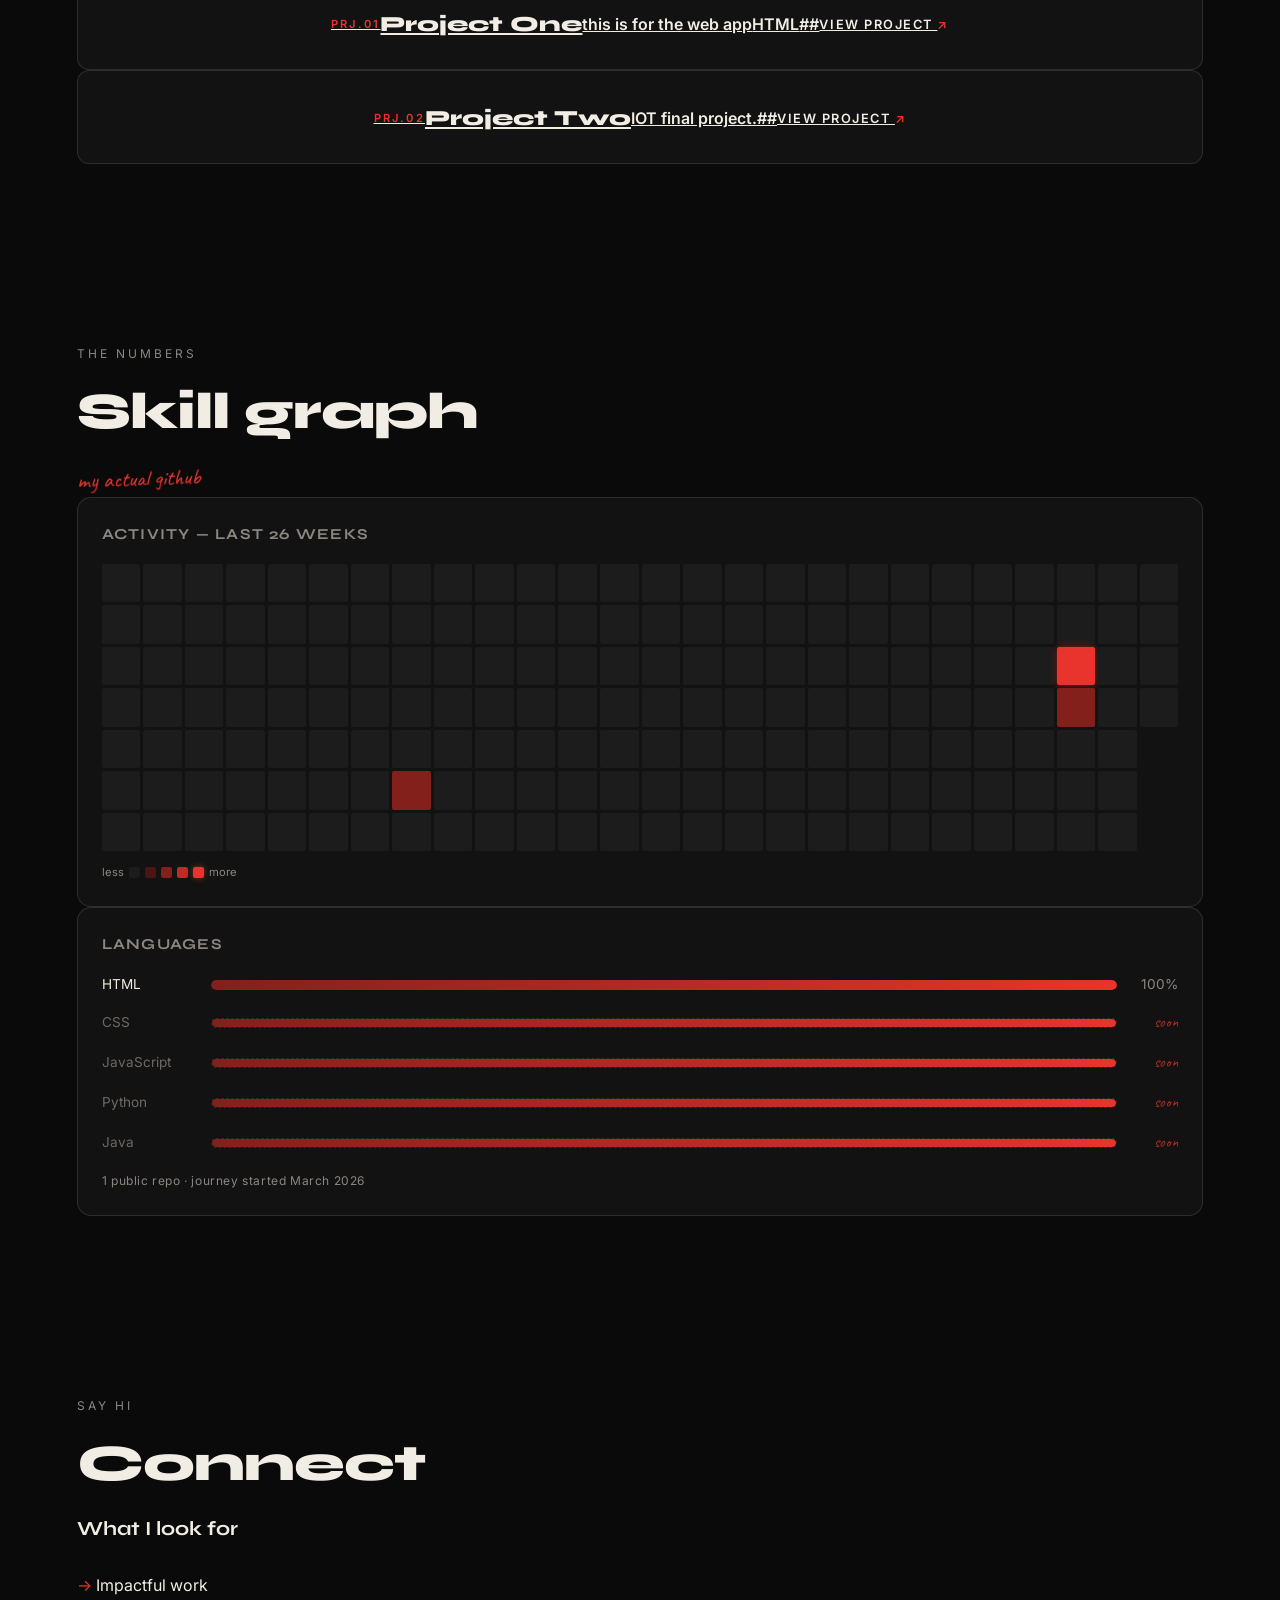
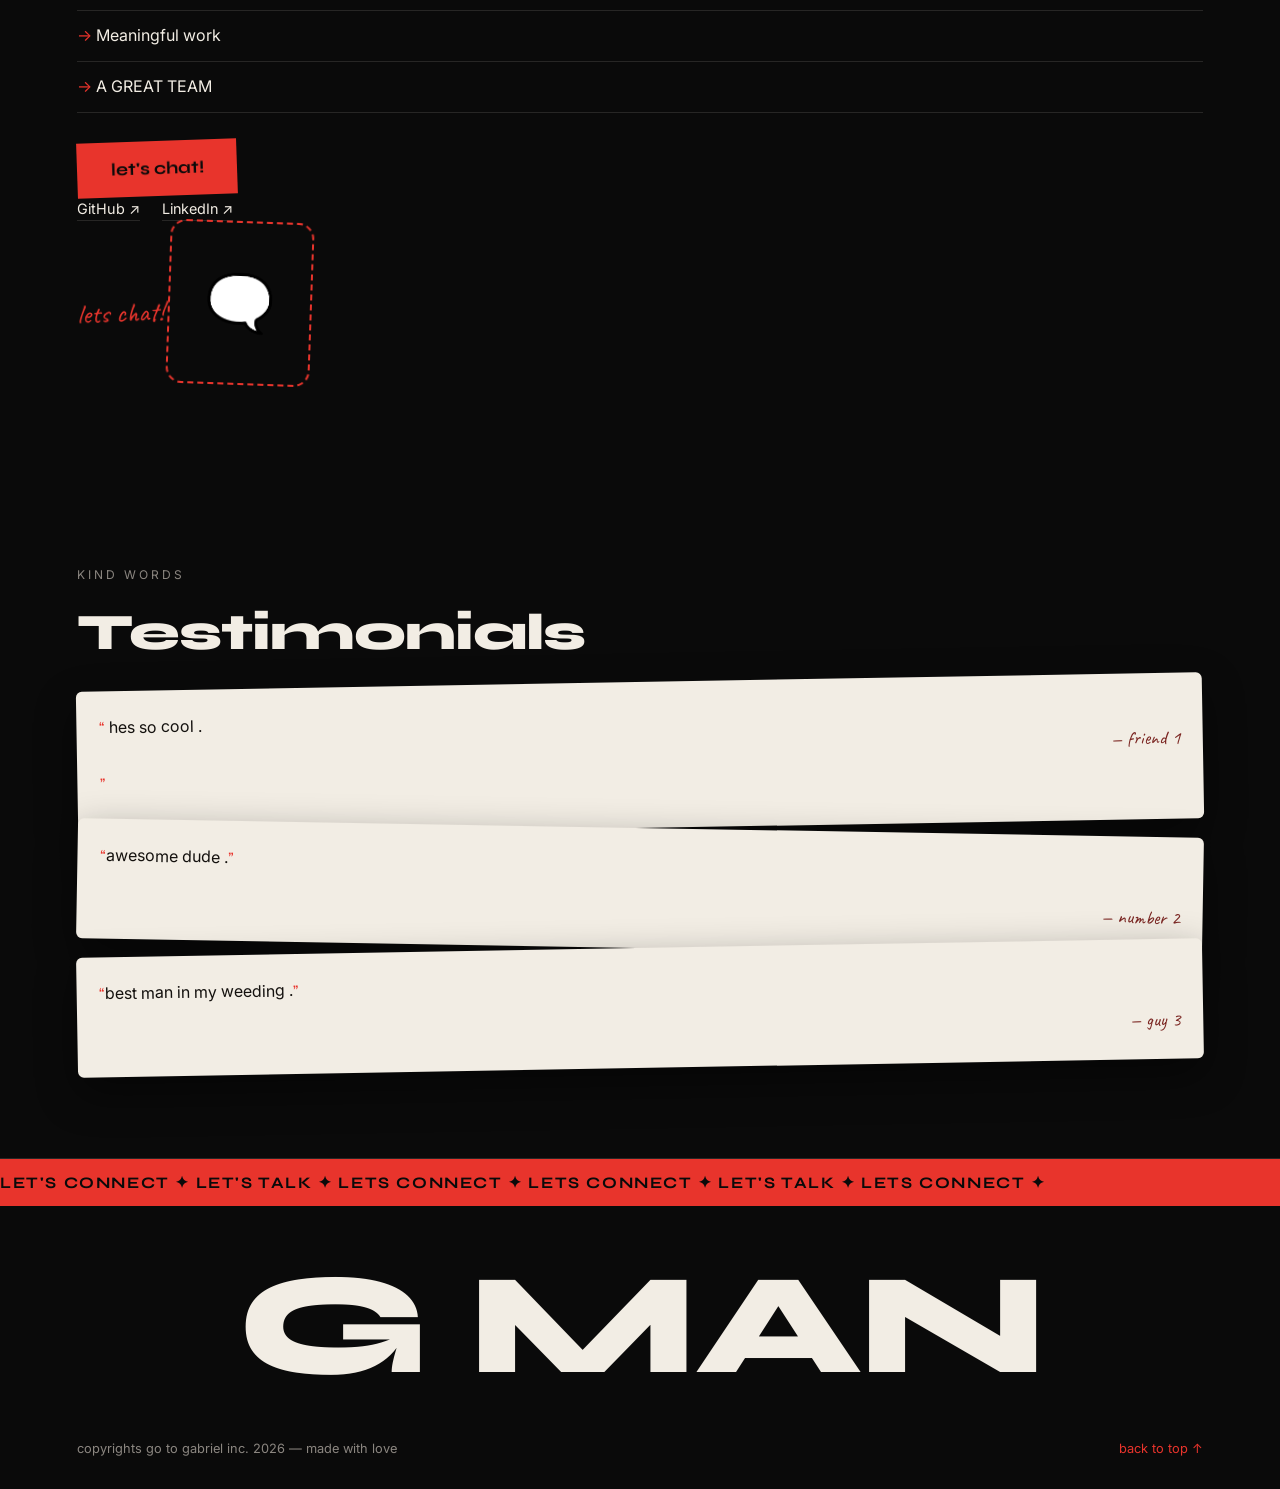
==== commit 7df42063: "updated finish  product" ====
--- a/index.html
+++ b/index.html
@@ -34,7 +34,7 @@
     <div class="row g-5 align-items-center">
       <div class="col-md-5 text-center">
         <figure class="photo-frame">
-          <img src="#" alt="a picture of gab" class="img-fluid" /> <!--come back for your photo@!! -->
+          <img src="https://mail.google.com/mail/u/0?ui=2&ik=7d85dc8677&attid=0.1&permmsgid=msg-a:r-6728840366641264795&th=19f438d5fa7120b5&view=fimg&fur=ip&permmsgid=msg-a:r-6728840366641264795&sz=s0-l75-ft&attbid=ANGjdJ8Vrex4EJLuSIUz1pvfJVhRd6duYaWcSxqeoasm5cVX2DWFmrEJAz9G23mDTZYdG8CwUVFtKcbfr3YW2bJLEEc4jHmq-JOFVTUYEBxcxotXdt0e3Fw3Xjhm5bs&disp=emb&realattid=ii_mrcki2zd0&zw" alt="a picture of gab" class="img-fluid" /> <!--come back for your photo@!! -->
           <figcaption class="scribble">me · '26</figcaption>
         </figure>
       </div>
@@ -59,7 +59,7 @@
           <h3>Project One</h3>
           <p>this is for the web app</p>
           <div class="badges">
-            <span class="badge">HTML</span><span class="badge">CSS</span><span class="badge">ICON</span>
+            <span class="badge">HTML</span><span class="badge">#</span><span class="badge">#</span>
           </div>
           <span class="p-link">view project <span class="arrow">↗</span></span>
         </a>
@@ -70,7 +70,7 @@
           <h3>Project Two</h3>
           <p>IOT final project.</p>
           <div class="badges">
-            <span class="badge">#</span><span class="badge">BUTTONS/ICONS</span>
+            <span class="badge">#</span><span class="badge">#</span>
           </div>
           <span class="p-link">view project <span class="arrow">↗</span></span>
         </a>
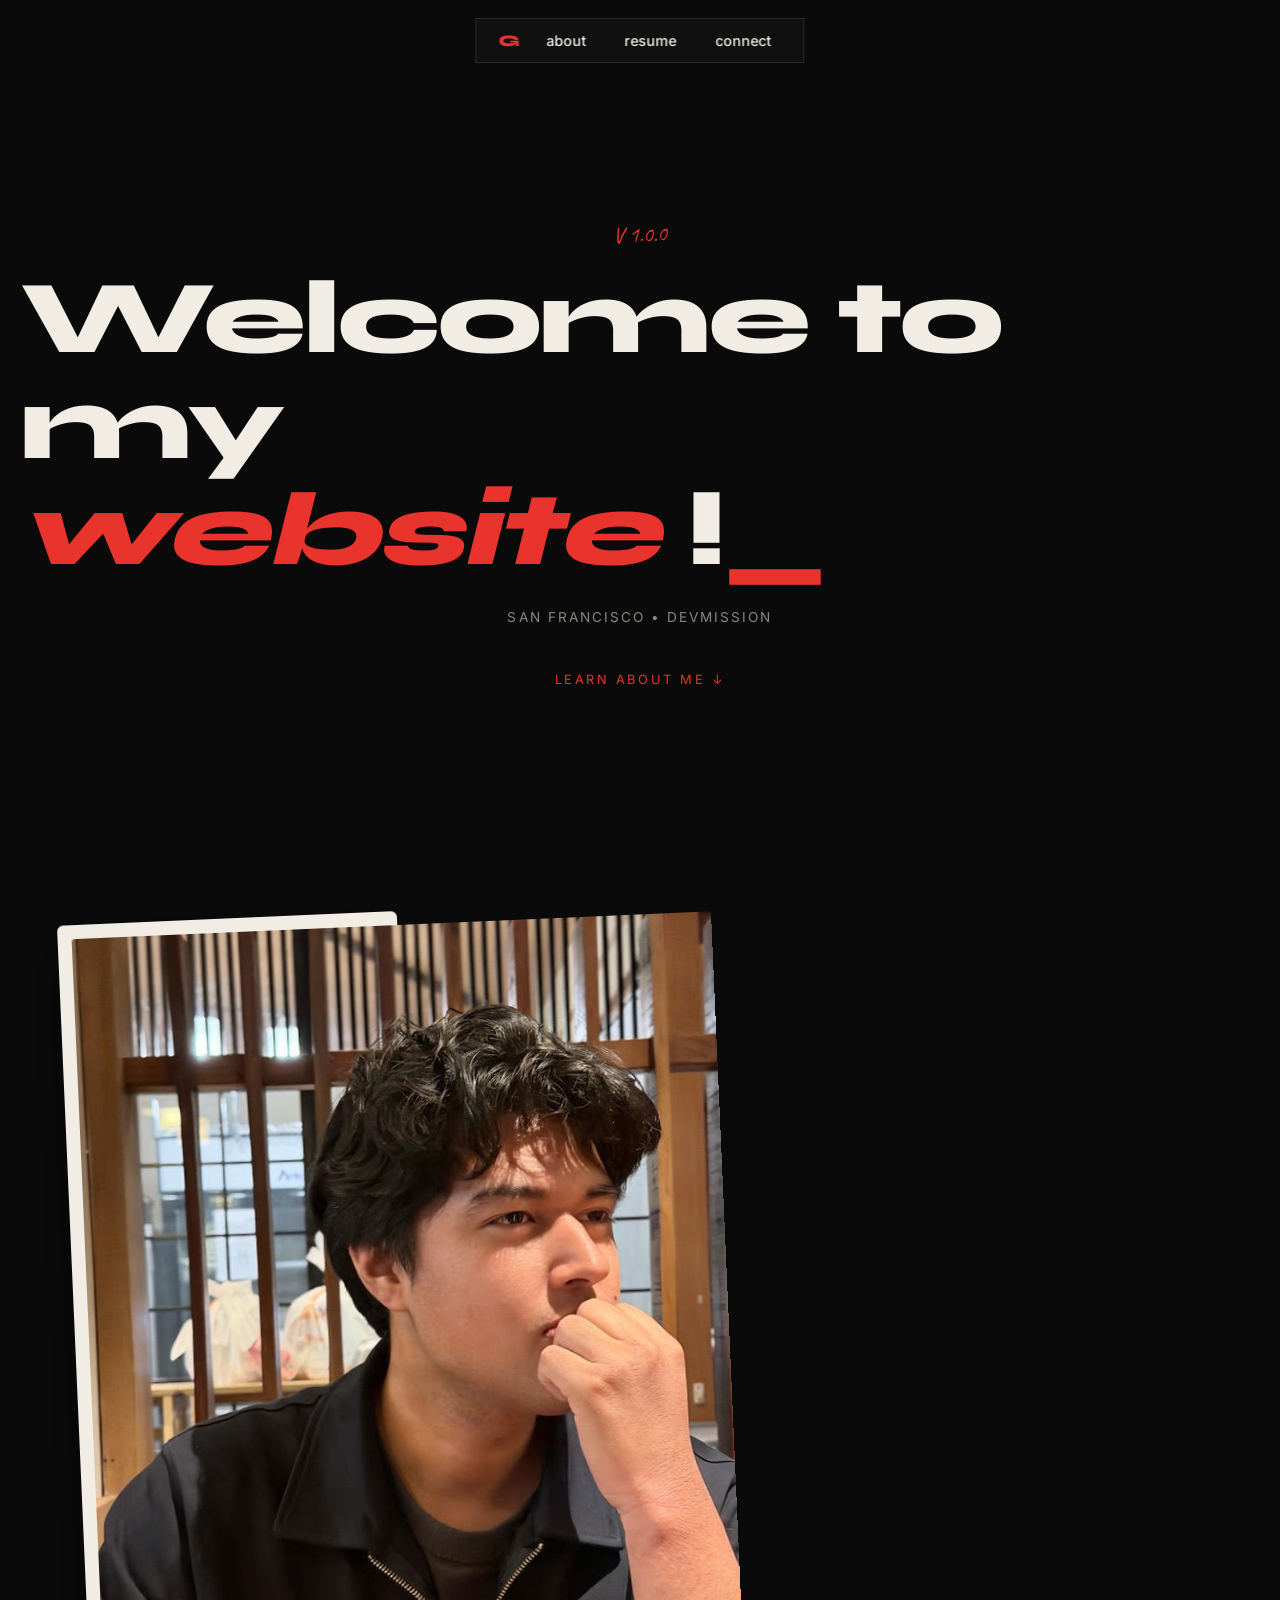
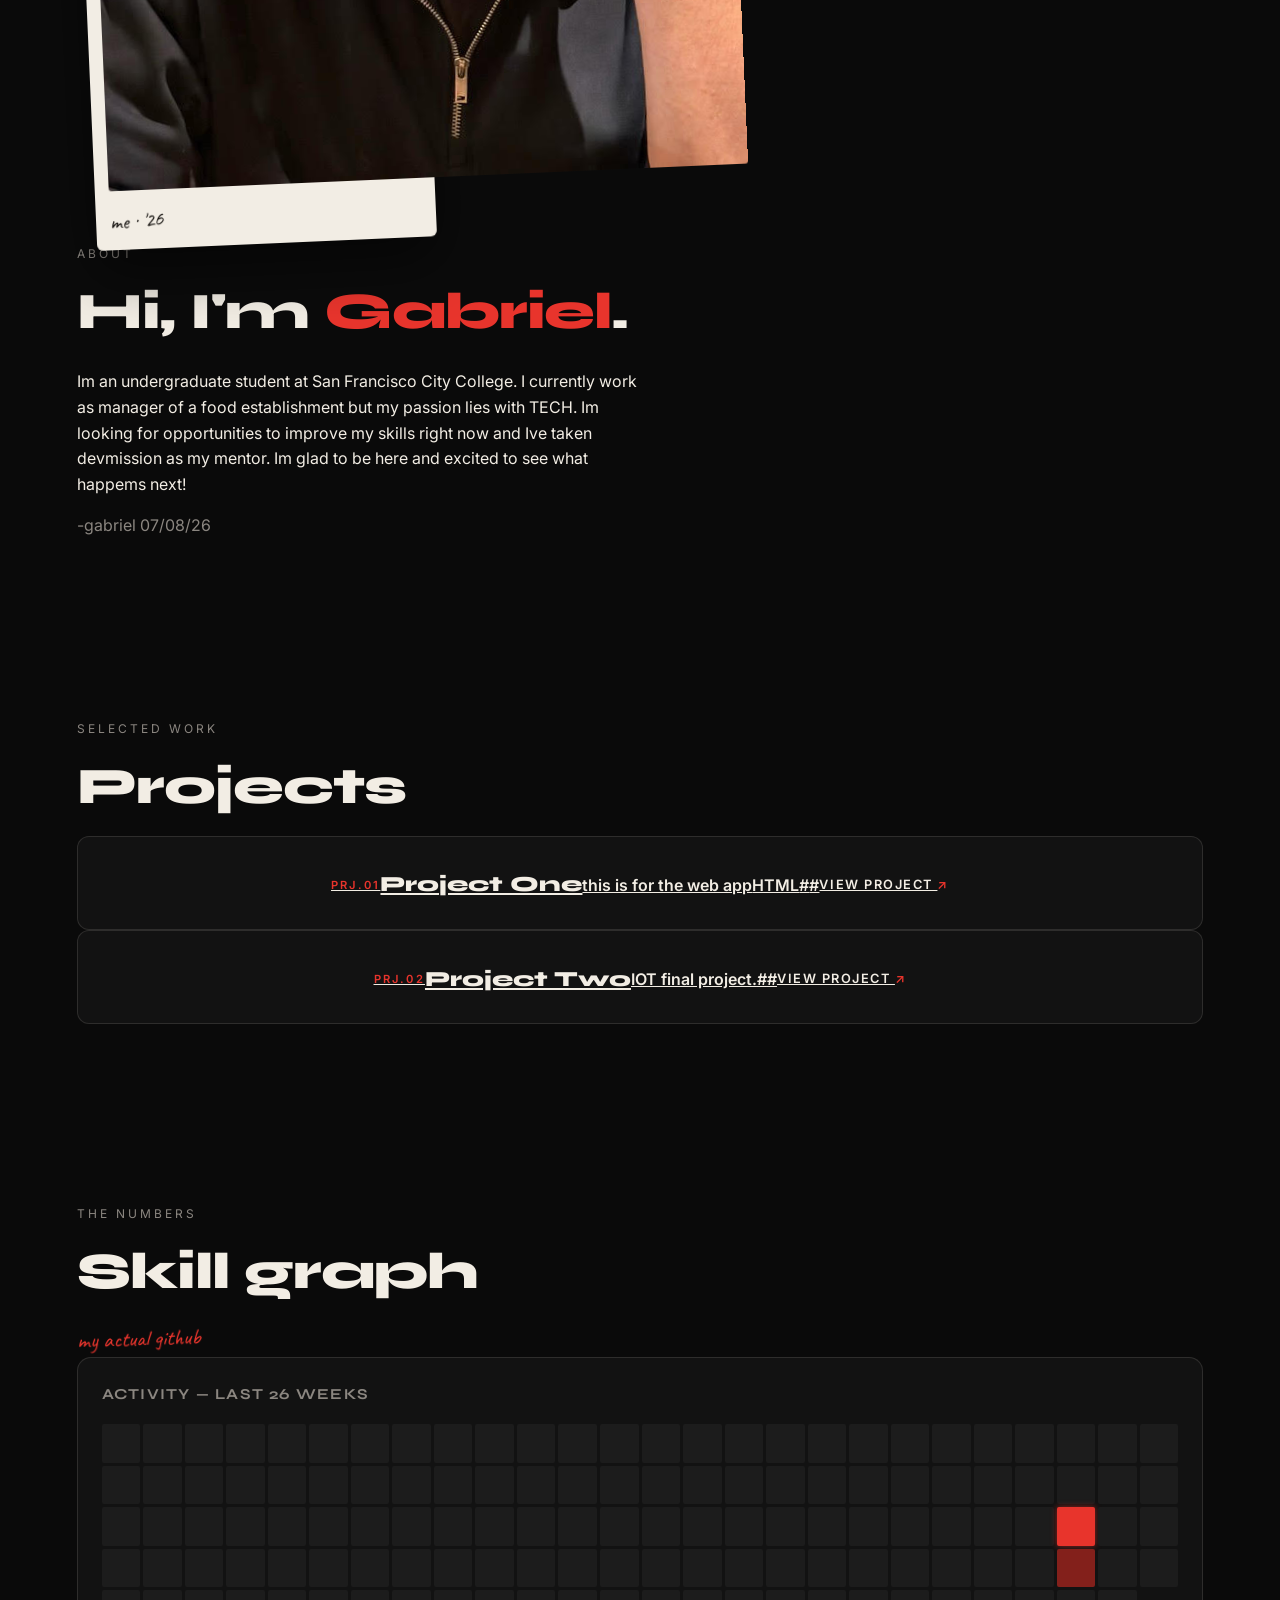
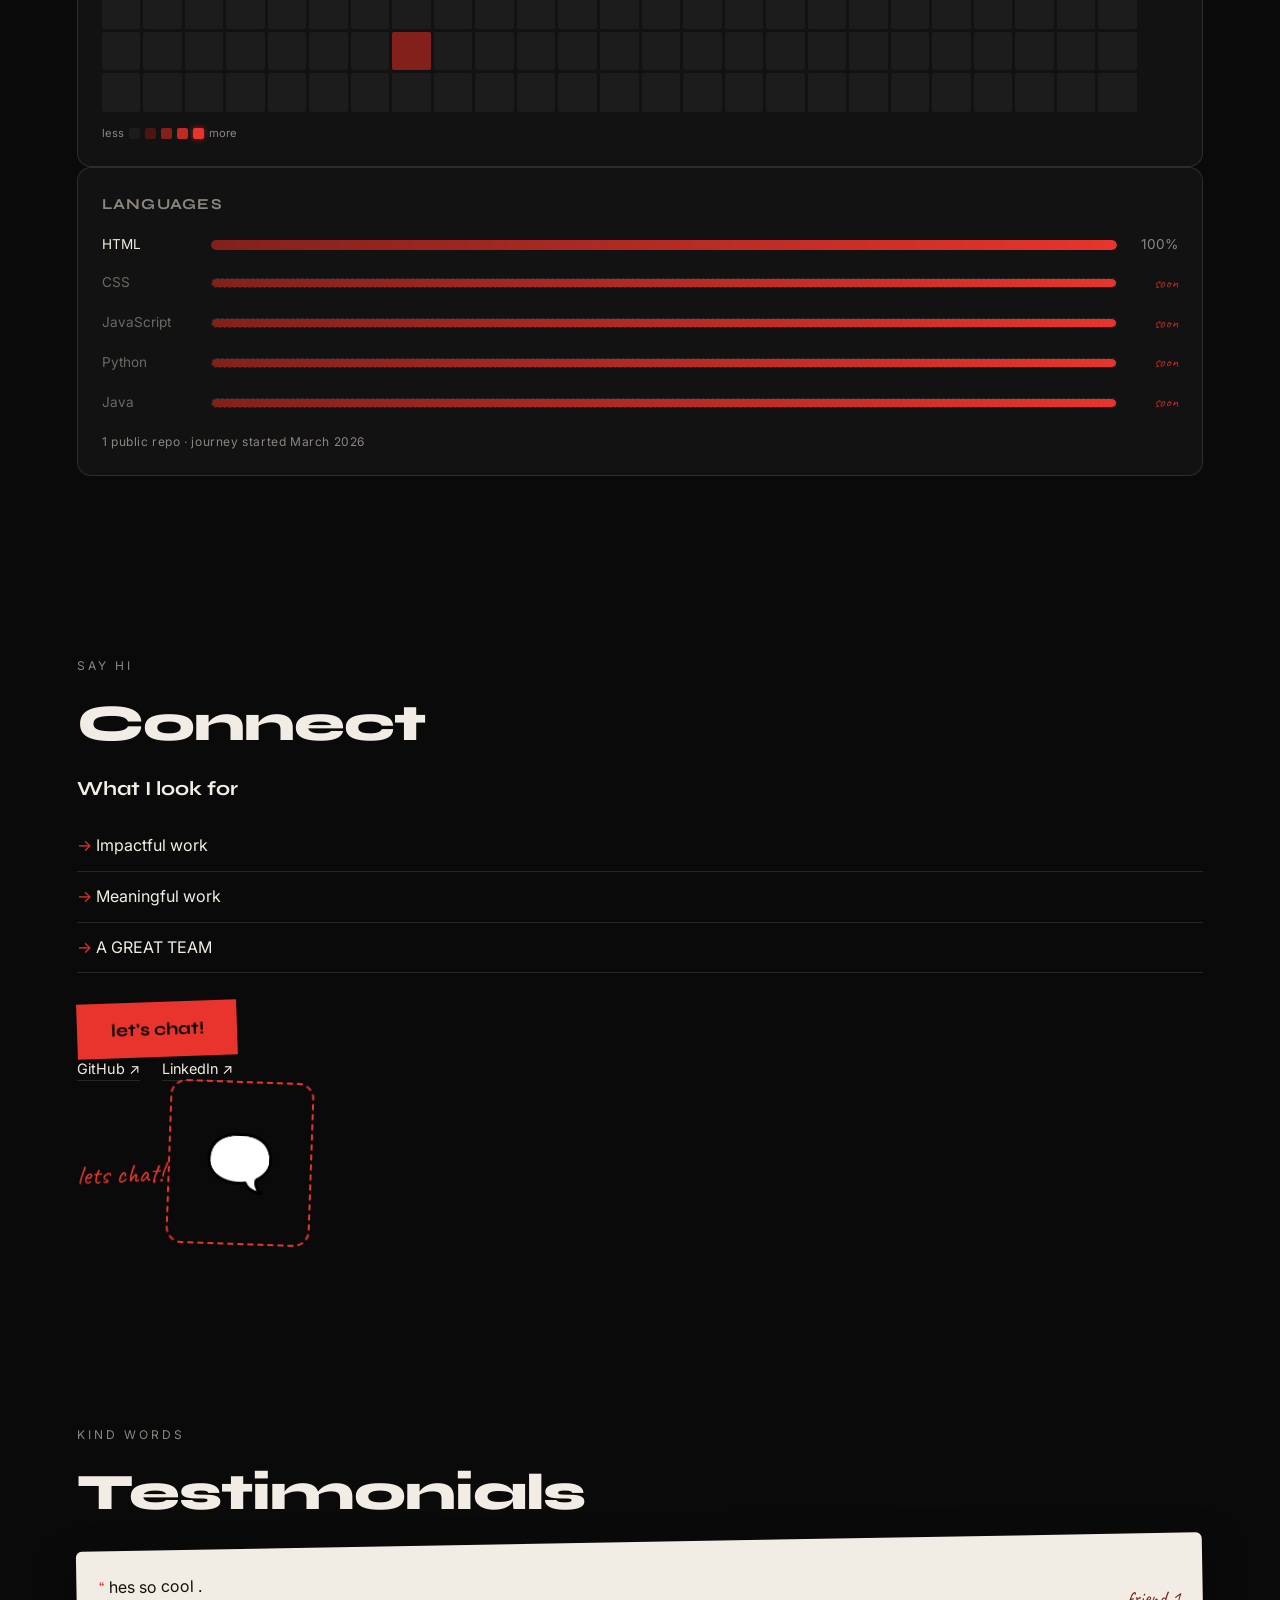
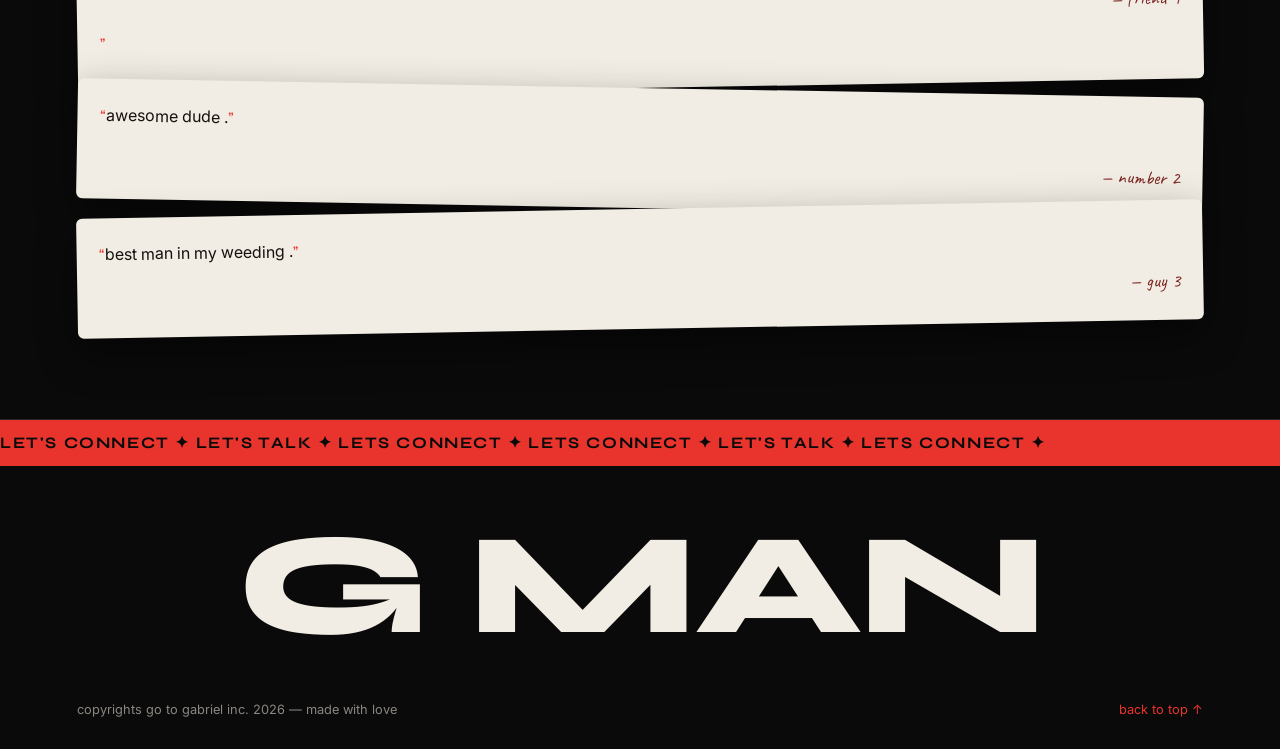
==== commit 2f781912: "w" ====
--- a/index.html
+++ b/index.html
@@ -13,7 +13,7 @@
 
 
   <nav class="pill-nav rounded-pill" aria-label="Main">
-    <a class="nav-logo" href="#top">./</a>
+    <a class="nav-logo" href="#top">G</a>
     <a href="#" class="nav-link" aria-disabled="true">                
       <span class="la">about</span><span class="lb">about</span>
     </a>
@@ -34,7 +34,7 @@
     <div class="row g-5 align-items-center">
       <div class="col-md-5 text-center">
         <figure class="photo-frame">
-          <img src="https://mail.google.com/mail/u/0?ui=2&ik=7d85dc8677&attid=0.1&permmsgid=msg-a:r-6728840366641264795&th=19f438d5fa7120b5&view=fimg&fur=ip&permmsgid=msg-a:r-6728840366641264795&sz=s0-l75-ft&attbid=ANGjdJ8Vrex4EJLuSIUz1pvfJVhRd6duYaWcSxqeoasm5cVX2DWFmrEJAz9G23mDTZYdG8CwUVFtKcbfr3YW2bJLEEc4jHmq-JOFVTUYEBxcxotXdt0e3Fw3Xjhm5bs&disp=emb&realattid=ii_mrcki2zd0&zw" alt="a picture of gab" class="img-fluid" /> <!--come back for your photo@!! -->
+          <img src="gab.jpg" alt="a picture of gab" class="img-fluid" /> <!--come back for your photo@!! -->
           <figcaption class="scribble">me · '26</figcaption>
         </figure>
       </div>
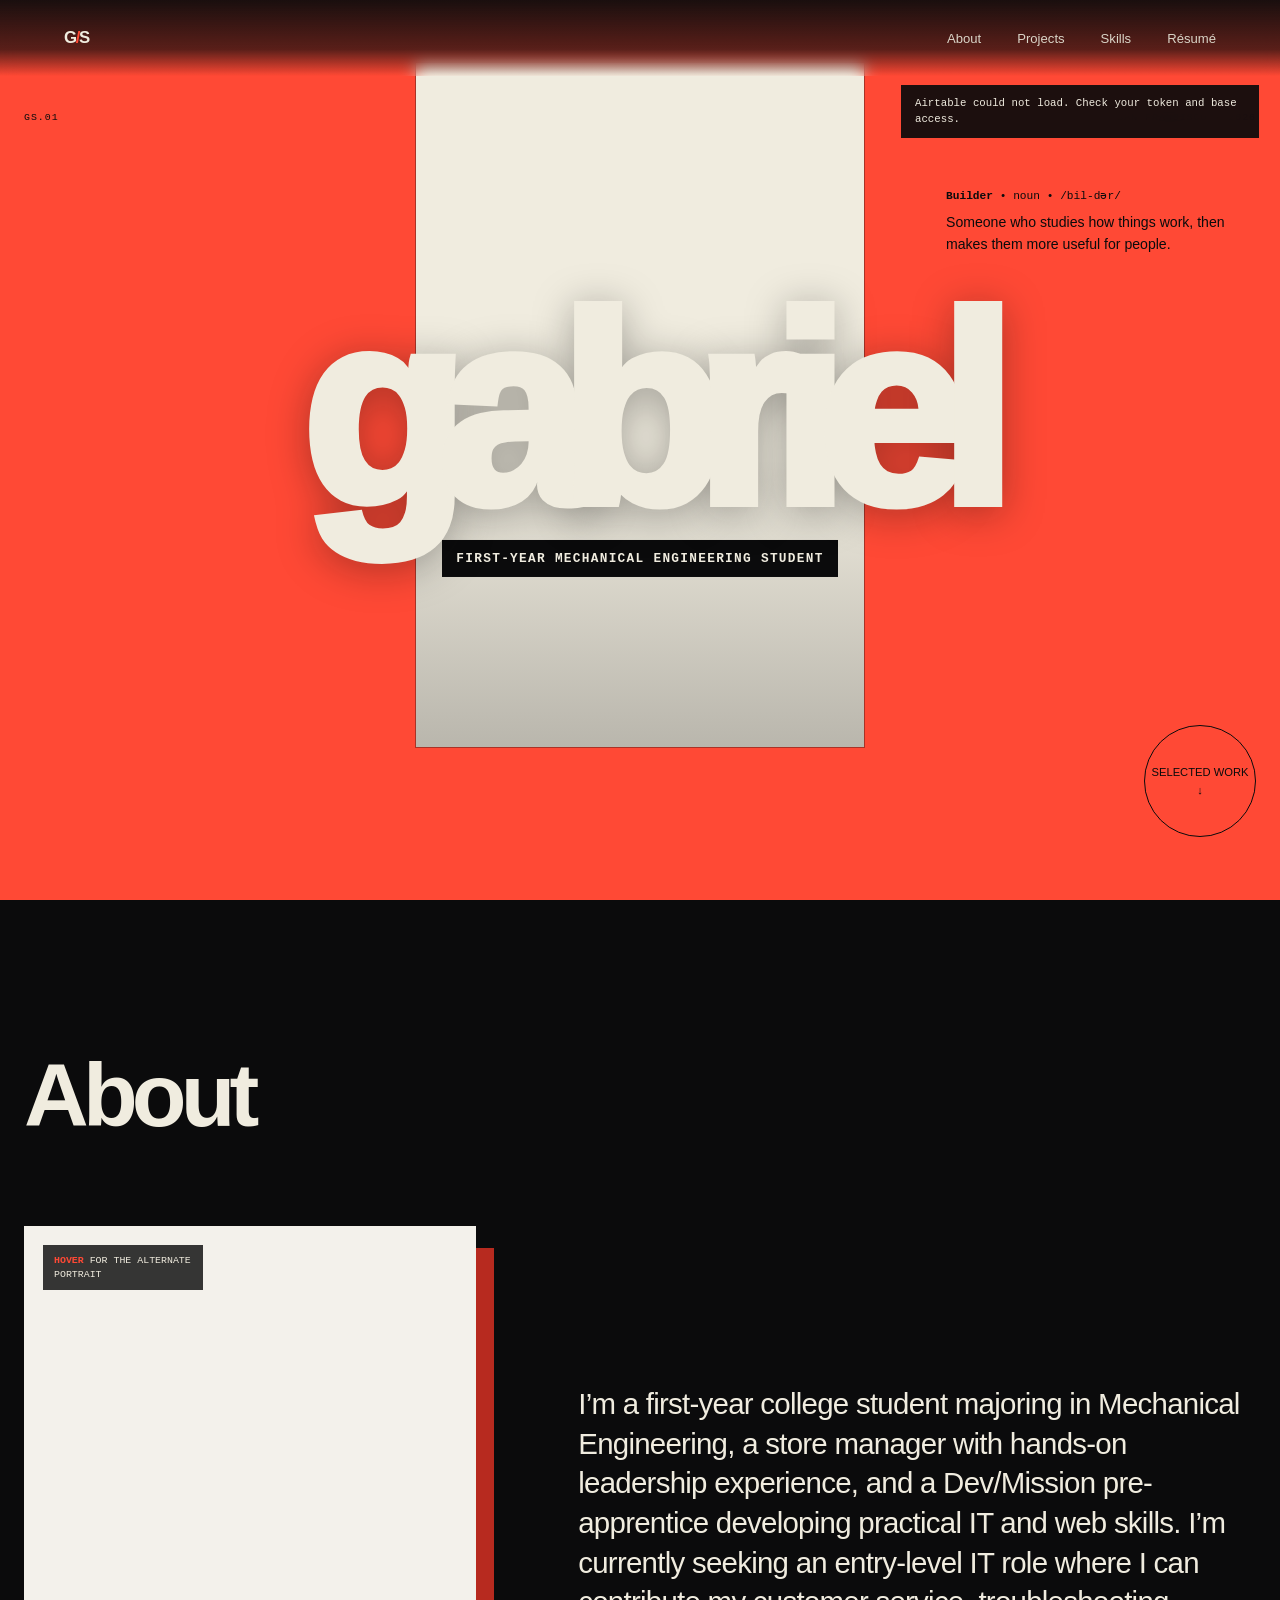
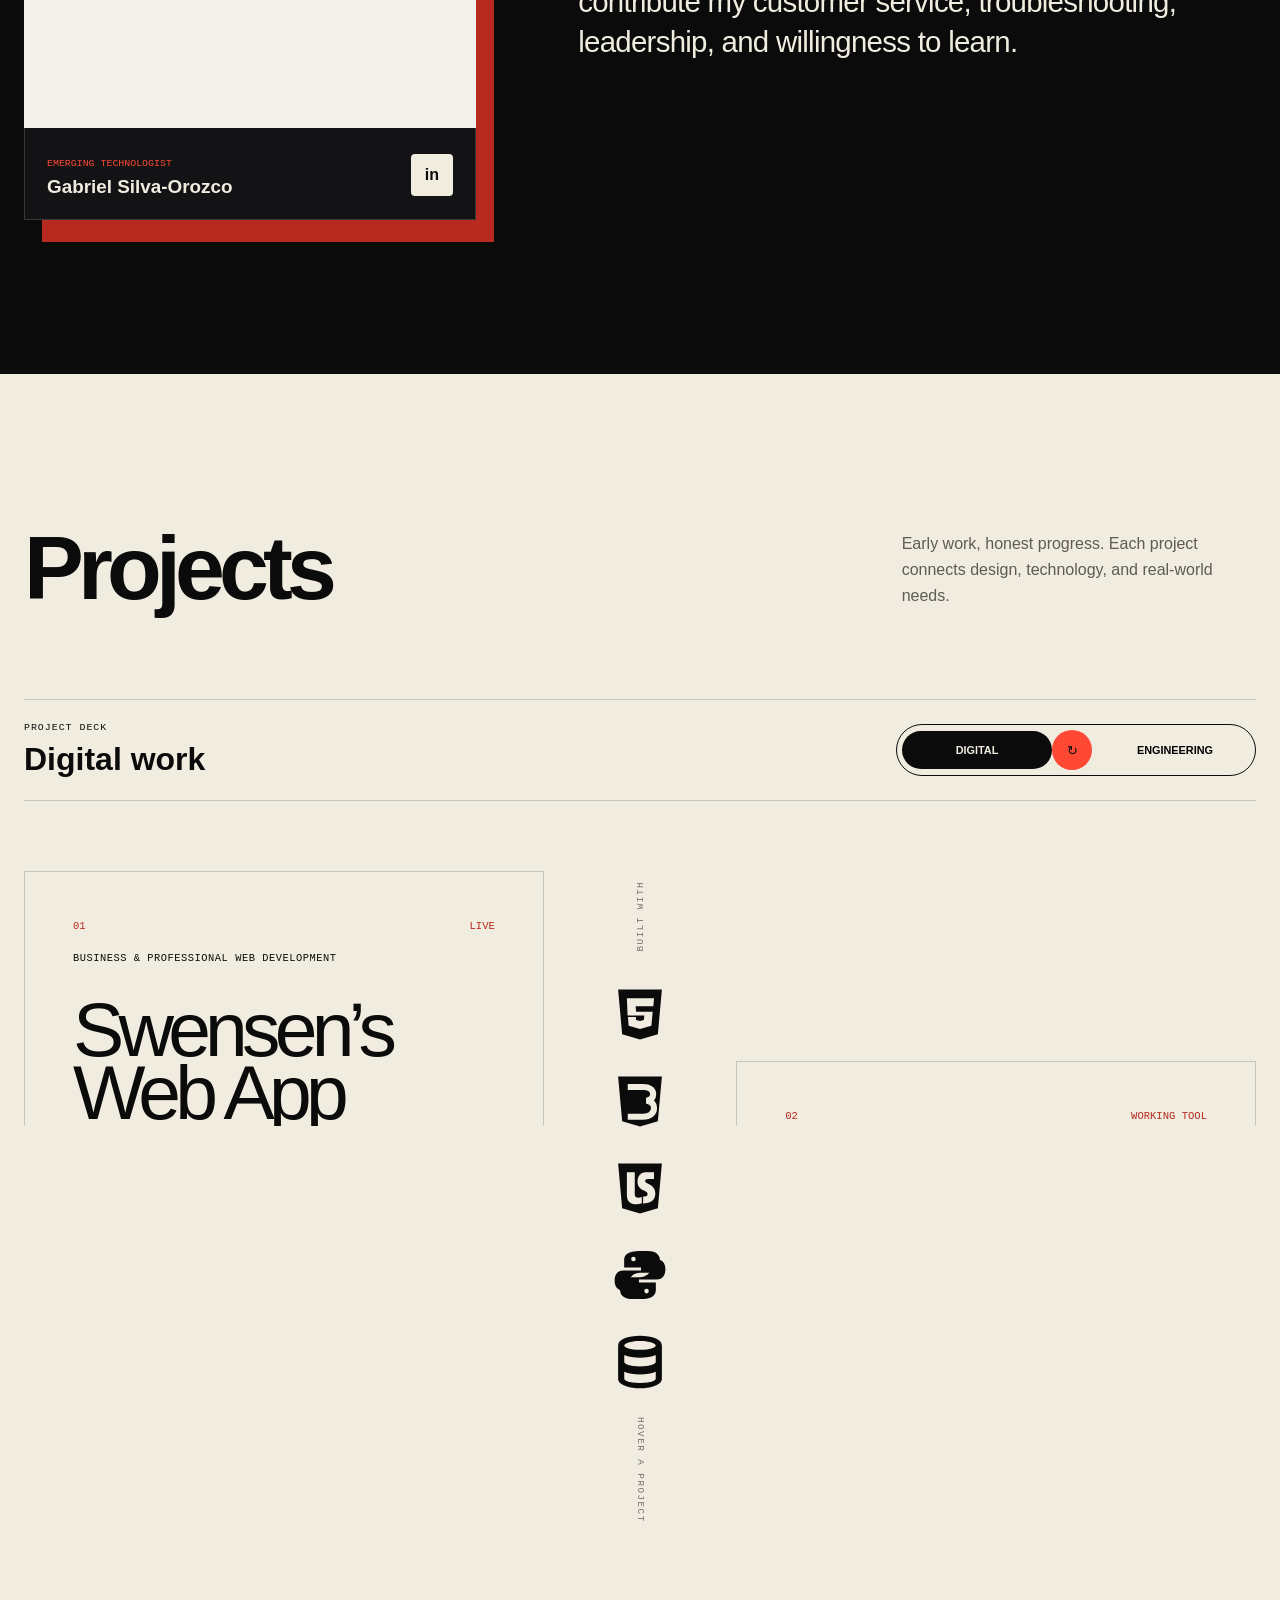
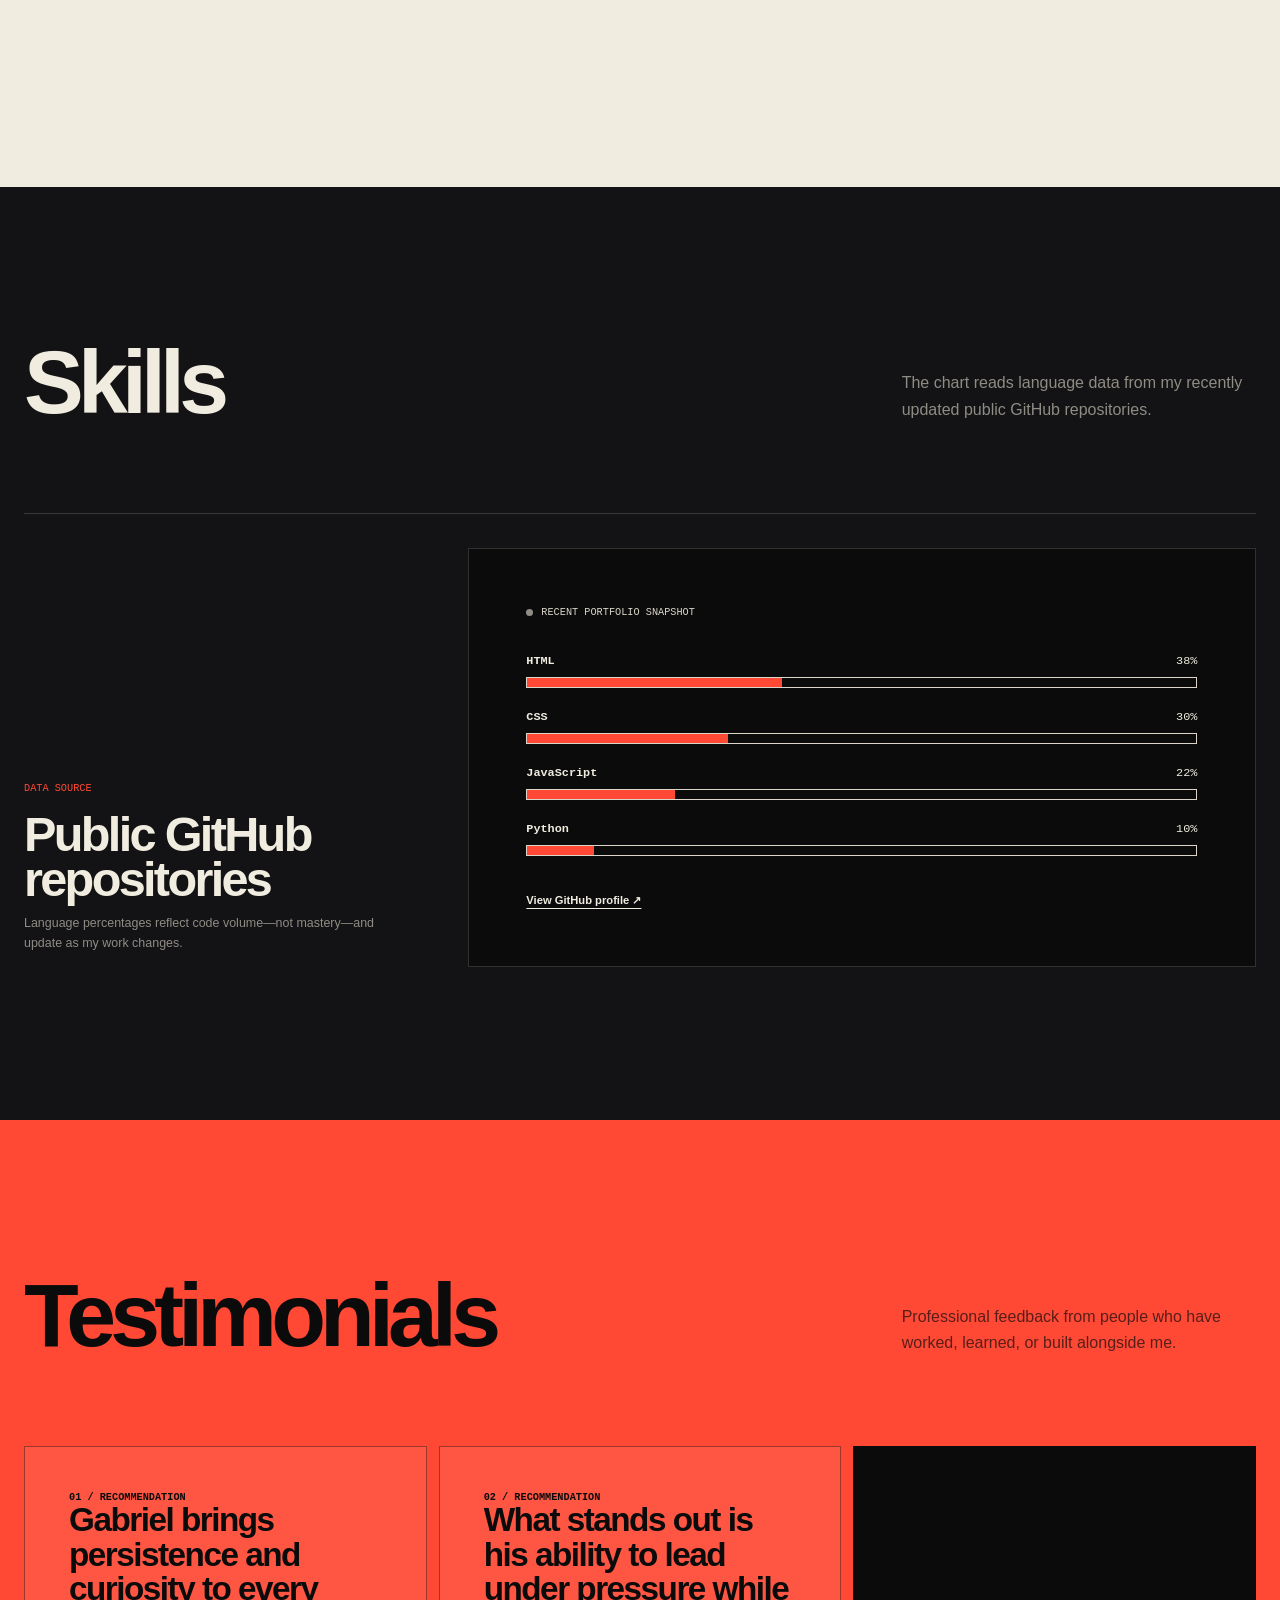
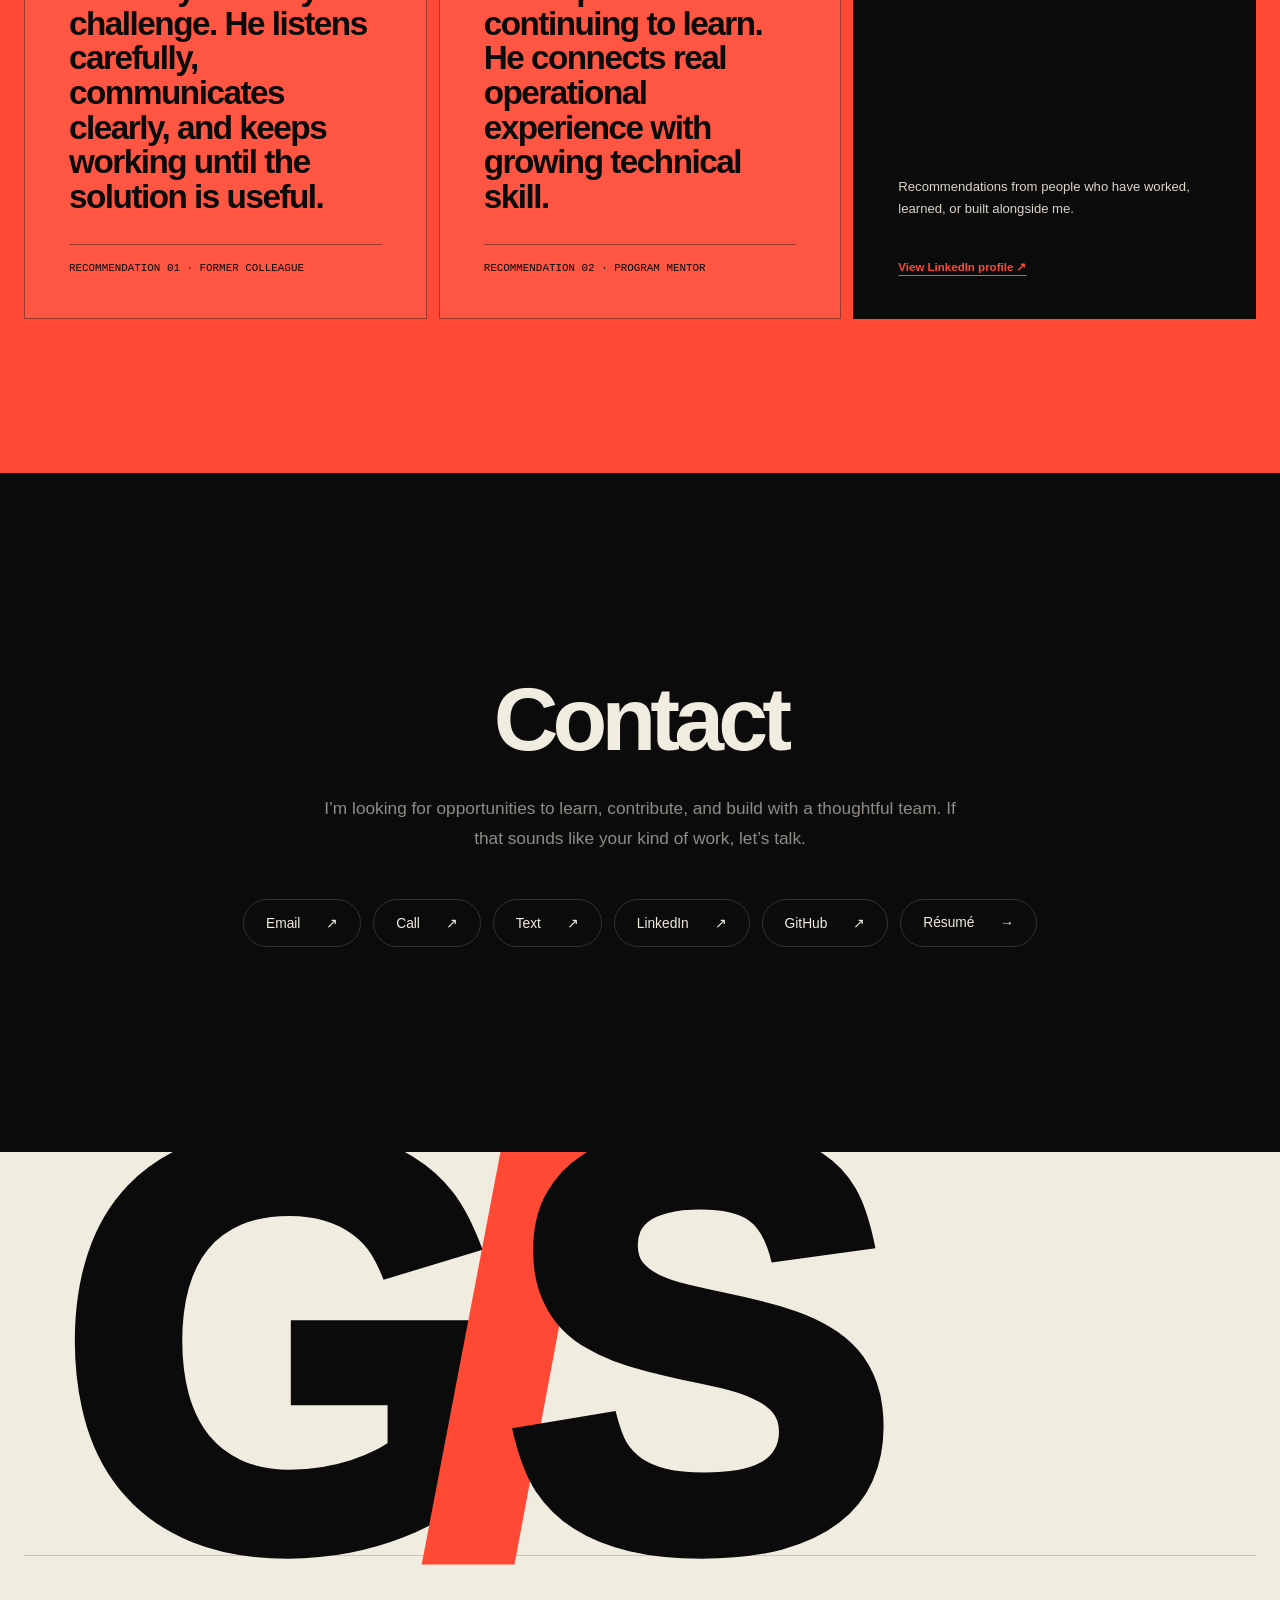
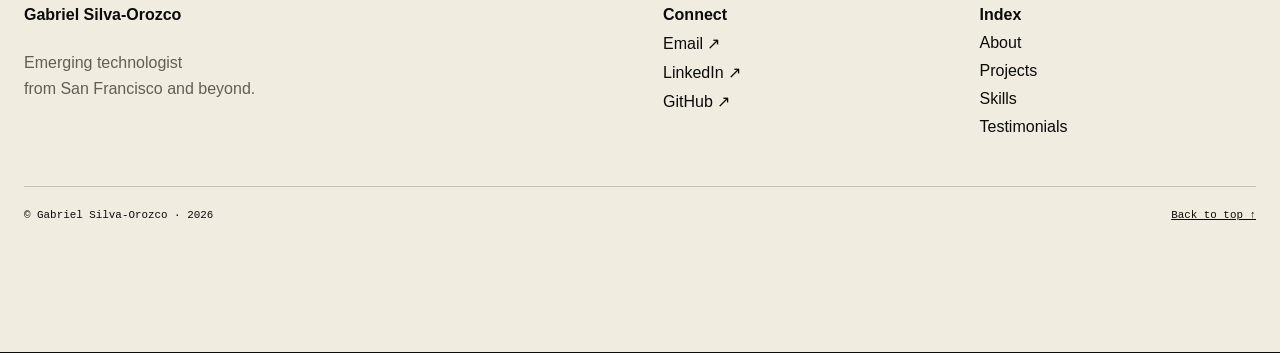
==== commit d5ddd974: "finish" ====
--- a/index.html
+++ b/index.html
@@ -1,176 +1,888 @@
 <!doctype html>
 <html lang="en">
-<head>
-  <meta charset="utf-8" />
-  <meta name="viewport" content="width=device-width, initial-scale=1" />
-  <title>Gabriel — Portfolio</title>
-  <meta name="description" content="Portfolio of me" />
-  <link rel="stylesheet" href="vendor/bootstrap.min.css" />
-  <link href="https://fonts.googleapis.com/css2?family=Syne:wght@700;800&family=Inter:wght@400;600&family=Caveat:wght@700&display=swap" rel="stylesheet" />
-  <link rel="stylesheet" href="style.css" />
-</head>
-<body>
-
-
-  <nav class="pill-nav rounded-pill" aria-label="Main">
-    <a class="nav-logo" href="#top">G</a>
-    <a href="#" class="nav-link" aria-disabled="true">                
-      <span class="la">about</span><span class="lb">about</span>
-    </a>
-    <a href="resume.html" class="nav-link"><span class="la">resume</span><span class="lb">resume</span></a>
-    <a href="#connect" class="nav-link"><span class="la">connect</span><span class="lb">connect</span></a>
-  </nav>
-
-  
-  <header id="top" class="hero text-center">
-    <p class="scribble">V 1.0.0</p>
-    <h1 class="hero-title">Welcome to my<br /><em>website </em>!<span class="blink">_</span></h1>
-    <p class="hero-meta">SAN FRANCISCO • DEVMISSION</p> 
-    <a class="hero-scroll" href="#about">learn about me ↓</a>
-  </header>
-
-  
-  <section id="about" class="section">
-    <div class="row g-5 align-items-center">
-      <div class="col-md-5 text-center">
-        <figure class="photo-frame">
-          <img src="gab.jpg" alt="a picture of gab" class="img-fluid" /> <!--come back for your photo@!! -->
-          <figcaption class="scribble">me · '26</figcaption>
-        </figure>
+  <head>
+    <meta charset="UTF-8" />
+    <meta name="viewport" content="width=device-width, initial-scale=1.0" />
+    <meta
+      name="description"
+      content="Gabriel Silva-Orozco — mechanical engineering student, store manager, and emerging technologist."
+    />
+    <title>Gabriel Silva-Orozco | Portfolio</title>
+    <style>
+:root {
+  --ink: #0b0b0c;
+  --panel: #131315;
+  --paper: #f0ecdf;
+  --paper-soft: #dad5c8;
+  --muted: #8f8c84;
+  --red: #ff4935;
+  --red-dark: #b72a1f;
+  --light-line: rgba(240, 236, 223, 0.17);
+  --dark-line: rgba(11, 11, 12, 0.18);
+  --max-width: 1240px;
+}
+
+* { box-sizing: border-box; }
+html { scroll-behavior: smooth; scroll-padding-top: 80px; }
+body { margin: 0; overflow-x: hidden; background: var(--ink); color: var(--paper); font-family: Arial, Helvetica, sans-serif; }
+a { color: inherit; }
+img { max-width: 100%; }
+::selection { background: var(--red); color: var(--ink); }
+.shell { width: min(calc(100% - 48px), var(--max-width)); margin-inline: auto; }
+
+.site-nav { position: fixed; z-index: 50; inset: 0 0 auto; min-height: 76px; display: grid; grid-template-columns: auto 1fr; align-items: center; padding: 18px clamp(24px, 5vw, 72px); background: linear-gradient(to bottom, rgba(11,11,12,.94), rgba(11,11,12,.68) 65%, transparent); backdrop-filter: blur(8px); }
+.brand { font-size: 1.05rem; font-weight: 900; letter-spacing: -.08em; text-decoration: none; }
+.brand span { color: var(--red); }
+.nav-links { justify-self: end; display: flex; gap: clamp(16px, 3vw, 36px); }
+.nav-links a { position: relative; color: var(--paper-soft); font-size: .82rem; text-decoration: none; }
+.nav-links a::after { content: ""; position: absolute; right: 100%; bottom: -7px; left: 0; height: 2px; background: var(--red); transition: right 180ms ease; }
+.nav-links a:hover::after, .nav-links a:focus-visible::after { right: 0; }
+
+.hero { min-height: 100svh; overflow: hidden; background: var(--red); color: var(--ink); }
+.hero-stage { min-height: 100svh; position: relative; isolation: isolate; }
+.hero-index { position: absolute; z-index: 6; top: 112px; right: 0; left: 0; display: flex; justify-content: space-between; font-family: monospace; font-size: .62rem; letter-spacing: .1em; text-transform: uppercase; }
+.hero-image { position: absolute; z-index: 2; top: 7%; left: 50%; width: min(35vw, 480px); height: 76%; margin: 0; overflow: hidden; transform: translateX(-50%); background: var(--paper); box-shadow: 0 0 0 1px rgba(11,11,12,.35); }
+.hero-image::after { content: ""; position: absolute; inset: 0; background: linear-gradient(to bottom, transparent 58%, rgba(11,11,12,.24)); }
+.hero-image img { width: 100%; height: 100%; display: block; object-fit: cover; filter: saturate(.86) contrast(1.08); }
+.hero-name { position: absolute; z-index: 4; top: 50%; left: 50%; width: 100%; transform: translate(-50%, -50%); text-align: center; pointer-events: none; }
+.hero-name h1 { margin: 0; color: var(--paper); font-size: clamp(8rem, 21vw, 20rem); font-weight: 950; line-height: .68; letter-spacing: -.105em; text-shadow: 0 6px 40px rgba(11,11,12,.34); }
+.hero-name p { width: max-content; max-width: 90%; margin: 34px auto 0; padding: 10px 14px; background: var(--ink); color: var(--paper); font-family: monospace; font-size: clamp(.64rem, 1vw, .82rem); font-weight: 750; letter-spacing: .1em; line-height: 1.35; text-transform: uppercase; }
+.hero-definition { position: absolute; z-index: 4; top: 21%; right: 0; width: min(25vw, 310px); margin: 0; }
+.hero-definition dt { font-family: monospace; font-size: .7rem; }
+.hero-definition dd { margin: 10px 0 0; font-size: .88rem; line-height: 1.55; }
+.hero-work-link { position: absolute; z-index: 5; right: 0; bottom: 7%; width: 112px; height: 112px; display: flex; flex-direction: column; align-items: center; justify-content: center; gap: 6px; border: 1px solid var(--ink); border-radius: 50%; color: var(--ink); font-size: .7rem; text-decoration: none; text-transform: uppercase; transition: background 180ms ease, color 180ms ease; }
+.hero-work-link:hover { background: var(--ink); color: var(--red); }
+
+.content-section { padding-block: clamp(90px, 12vw, 170px); }
+.section-title { margin: 0 0 clamp(54px, 7vw, 92px); font-size: clamp(3.2rem, 7vw, 6.8rem); font-weight: 850; line-height: .92; letter-spacing: -.065em; }
+.split-heading { display: grid; grid-template-columns: 1.5fr minmax(260px, .65fr); align-items: end; gap: 60px; margin-bottom: clamp(54px, 7vw, 92px); }
+.split-heading .section-title { margin: 0; }
+.split-heading > p { max-width: 530px; margin: 0; color: var(--muted); font-size: 1rem; line-height: 1.65; }
+
+.about-grid { display: grid; grid-template-columns: .8fr 1.2fr; align-items: center; gap: clamp(48px, 8vw, 120px); }
+.profile-card { width: min(100%, 460px); aspect-ratio: .76; position: relative; justify-self: center; outline: none; }
+.profile-card:focus-visible { outline: 2px solid var(--red); outline-offset: 12px; }
+.profile-card::after { content: ""; position: absolute; z-index: -1; inset: 22px -18px -22px 18px; background: var(--red-dark); }
+.profile-photo { height: calc(100% - 92px); position: relative; overflow: visible; background: #f3f1eb; border: 1px solid var(--light-line); }
+.professional-photo { width: 100%; height: 100%; display: block; object-fit: cover; object-position: center 18%; transition: filter 420ms ease, transform 650ms ease; }
+.alternate-photo { position: absolute; z-index: 8; left: 50%; bottom: -4%; width: 142%; max-width: none; opacity: 0; transform: translateX(-50%) translateY(15%) scale(.78); transform-origin: bottom center; filter: drop-shadow(0 28px 28px rgba(0,0,0,.58)) drop-shadow(0 0 34px rgba(255,73,53,.25)); pointer-events: none; transition: opacity 220ms ease, transform 560ms cubic-bezier(.12,.9,.18,1.15); }
+.profile-card:hover .professional-photo, .profile-card:focus-visible .professional-photo { filter: grayscale(.85) brightness(.33); transform: scale(1.03); }
+.profile-card:hover .alternate-photo, .profile-card:focus-visible .alternate-photo { opacity: 1; transform: translateX(-50%) translateY(-7%) scale(1.06); }
+.profile-cue { position: absolute; z-index: 3; top: 18px; left: 18px; max-width: 160px; padding: 9px 11px; background: rgba(11,11,12,.82); color: var(--paper); font-family: monospace; font-size: .62rem; line-height: 1.4; text-transform: uppercase; }
+.profile-cue b { color: var(--red); }
+.profile-plate { min-height: 92px; display: flex; align-items: center; justify-content: space-between; gap: 22px; padding: 20px 22px 18px; border: 1px solid var(--light-line); border-top: 0; background: var(--panel); }
+.profile-plate span { color: var(--red); font-family: monospace; font-size: .62rem; text-transform: uppercase; }
+.profile-plate h3 { margin: 6px 0 0; font-size: 1.18rem; }
+.linkedin-button { width: 42px; height: 42px; display: grid; flex: 0 0 auto; place-items: center; border-radius: 4px; background: var(--paper); color: var(--ink); font-weight: 900; text-decoration: none; }
+.linkedin-button:hover { background: var(--red); }
+.about-copy { margin: 0; color: var(--paper); font-size: clamp(1.35rem, 2.3vw, 2rem); line-height: 1.35; letter-spacing: -.025em; }
+
+.projects-section { background: var(--paper); color: var(--ink); }
+.projects-section .split-heading > p { color: #5f5b54; }
+.project-controls { display: flex; align-items: center; justify-content: space-between; gap: 30px; margin-bottom: 70px; padding-block: 22px; border-block: 1px solid var(--dark-line); }
+.project-controls > div { display: grid; gap: 8px; }
+.project-controls > div span { font-family: monospace; font-size: .62rem; letter-spacing: .1em; text-transform: uppercase; }
+.project-controls strong { font-size: 2rem; }
+.project-toggle { min-width: 360px; display: grid; grid-template-columns: 1fr 48px 1fr; align-items: center; gap: 0; padding: 5px; border: 1px solid var(--ink); border-radius: 999px; background: transparent; cursor: pointer; }
+.project-toggle span { padding: 13px 12px; border-radius: 999px; font-size: .68rem; font-weight: 750; text-transform: uppercase; }
+.project-toggle span.active { background: var(--ink); color: var(--paper); }
+.project-toggle i { width: 40px; height: 40px; display: grid; place-items: center; border-radius: 50%; background: var(--red); color: var(--ink); font-style: normal; transition: transform 450ms ease; }
+.project-toggle.engineering i { transform: rotate(180deg); }
+.project-panel { grid-template-columns: minmax(0,1fr) 90px minmax(0,1fr); align-items: start; gap: clamp(26px, 4vw, 62px); }
+.project-panel.active { display: grid; animation: deck-in 420ms ease both; }
+.project-panel[hidden] { display: none; }
+@keyframes deck-in { from { opacity: 0; transform: rotateY(20deg); } to { opacity: 1; transform: rotateY(0); } }
+.project-card { border: 1px solid var(--dark-line); transition: background 180ms ease, color 180ms ease; }
+.project-card-right { margin-top: 190px; }
+.project-card > a { min-height: 570px; display: flex; flex-direction: column; padding: clamp(28px, 4vw, 48px); color: inherit; text-decoration: none; }
+.project-card:hover, .project-card:focus-within { background: var(--ink); color: var(--paper); }
+.project-top { display: flex; justify-content: space-between; gap: 30px; color: var(--red-dark); font-family: monospace; font-size: .66rem; text-transform: uppercase; }
+.project-category { margin: 20px 0 0; font-family: monospace; font-size: .65rem; letter-spacing: .05em; text-transform: uppercase; }
+.project-card h3 { margin: 34px 0 0; font-size: clamp(3rem, 6vw, 6.5rem); font-weight: 500; line-height: .82; letter-spacing: -.075em; }
+.project-description { max-width: 440px; margin: 36px 0 0; color: #625e56; line-height: 1.6; }
+.project-card:hover .project-description { color: var(--paper-soft); }
+.tags { display: flex; flex-wrap: wrap; gap: 7px; margin-top: 25px; }
+.tags span { font-family: monospace; font-size: .6rem; }
+.tags span:not(:last-child)::after { content: " +"; color: var(--red); }
+.project-action { margin-top: auto; padding-top: 18px; border-top: 1px solid currentColor; font-size: .7rem; text-transform: uppercase; }
+.technology-spine { position: sticky; top: 105px; display: flex; flex-direction: column; align-items: center; gap: 23px; padding-block: 10px; }
+.spine-label, .spine-hint { writing-mode: vertical-rl; color: #777269; font-family: monospace; font-size: .58rem; letter-spacing: .16em; text-transform: uppercase; }
+.spine-label { margin-bottom: 8px; transform: rotate(180deg); }
+.technology-icon { width: 64px; min-height: 64px; display: grid; place-items: center; position: relative; color: var(--ink); outline: none; cursor: help; transition: color 180ms ease; }
+.technology-icon svg { width: 56px; height: 56px; display: block; }
+.technology-icon:hover, .technology-icon:focus-visible, .technology-icon.highlighted { color: var(--red-dark); }
+.icon-tooltip { position: absolute; z-index: 5; top: 50%; left: calc(100% + 10px); width: max-content; padding: 6px 8px; border: 1px solid var(--ink); background: var(--paper); color: var(--ink); font-family: monospace; font-size: .58rem; font-weight: 750; text-transform: uppercase; opacity: 0; transform: translate(-5px,-50%); pointer-events: none; transition: opacity 150ms ease, transform 150ms ease; }
+.technology-icon:hover .icon-tooltip, .technology-icon:focus-visible .icon-tooltip { opacity: 1; transform: translate(0,-50%); }
+.build-note { min-height: 480px; display: flex; flex-direction: column; justify-content: end; padding: clamp(26px,3.5vw,46px); border: 1px dashed var(--dark-line); }
+.build-note > span { color: var(--red-dark); font-family: monospace; font-size: .64rem; text-transform: uppercase; }
+.build-note h3 { margin: auto 0 22px; font-size: clamp(2rem,4vw,4rem); line-height: .9; letter-spacing: -.06em; }
+.build-note p { color: #625e56; line-height: 1.62; }
+
+.skills-section { background: var(--panel); }
+.skills-grid { display: grid; grid-template-columns: minmax(220px,.62fr) minmax(0,1.38fr); align-items: stretch; gap: clamp(36px,7vw,100px); padding-top: 34px; border-top: 1px solid var(--light-line); }
+.skills-note { display: flex; flex-direction: column; justify-content: end; }
+.skills-note > span { color: var(--red); font-family: monospace; font-size: .64rem; text-transform: uppercase; }
+.skills-note strong { max-width: 320px; margin-top: 18px; font-size: clamp(1.9rem,3.8vw,3.7rem); line-height: .92; letter-spacing: -.055em; }
+.skills-note p { max-width: 380px; color: var(--muted); font-size: .78rem; line-height: 1.6; }
+.skills-chart { padding: clamp(28px,4.5vw,58px); border: 1px solid var(--light-line); background: var(--ink); }
+.skills-status { display: flex; align-items: center; gap: 8px; color: var(--paper-soft); font-family: monospace; font-size: .64rem; text-transform: uppercase; }
+.skills-status span { width: 7px; height: 7px; border-radius: 50%; background: var(--muted); }
+.skills-status.live span { background: #35b86b; box-shadow: 0 0 0 4px rgba(53,184,107,.14); }
+.skills-bars { display: grid; gap: 22px; margin-top: 36px; }
+.skill-row > div { display: flex; justify-content: space-between; margin-bottom: 9px; font-family: monospace; font-size: .74rem; }
+.skill-track { height: 11px; display: block; overflow: hidden; border: 1px solid var(--paper-soft); }
+.skill-track i { height: 100%; display: block; background: var(--red); transition: width 550ms ease; }
+.skills-chart > a { display: inline-block; margin-top: 38px; font-size: .7rem; font-weight: 750; text-underline-offset: 4px; }
+
+.testimonials-section { background: var(--red); color: var(--ink); }
+.testimonials-section .split-heading > p { color: rgba(11,11,12,.68); }
+.testimonial-grid { display: grid; grid-template-columns: repeat(3,minmax(0,1fr)); gap: 12px; }
+.testimonial-card, .testimonial-note { min-height: 420px; padding: clamp(25px,3.5vw,44px); border: 1px solid rgba(11,11,12,.4); }
+.testimonial-card { display: flex; flex-direction: column; background: rgba(240,236,223,.08); }
+.testimonial-card > span { font-family: monospace; font-size: .64rem; font-weight: 750; text-transform: uppercase; }
+.testimonial-card blockquote { margin: auto 0 30px; font-size: clamp(1.55rem,2.6vw,2.7rem); font-weight: 760; line-height: 1.04; letter-spacing: -.045em; }
+.testimonial-card p { margin: 0; padding-top: 17px; border-top: 1px solid rgba(11,11,12,.4); font-family: monospace; font-size: .68rem; text-transform: uppercase; }
+.testimonial-note { display: flex; flex-direction: column; justify-content: end; background: var(--ink); color: var(--paper); }
+.testimonial-note p { color: var(--paper-soft); font-size: .82rem; line-height: 1.65; }
+.testimonial-note a { margin-top: 28px; color: var(--red); font-size: .72rem; font-weight: 750; text-underline-offset: 4px; }
+
+.contact-section { padding-block: clamp(100px,16vw,220px); text-align: center; }
+.contact-section .section-title { margin-bottom: 0; }
+.contact-section > p { max-width: 650px; margin: 34px auto 0; color: var(--muted); font-size: 1.08rem; line-height: 1.7; }
+.contact-links { display: flex; flex-wrap: wrap; justify-content: center; gap: 12px; margin-top: 46px; }
+.contact-links a { padding: 15px 22px; border: 1px solid var(--light-line); border-radius: 999px; font-size: .86rem; text-decoration: none; transition: background 180ms ease, color 180ms ease; }
+.contact-links a:hover { background: var(--red); color: var(--ink); }
+.contact-links span { margin-left: 22px; }
+
+.footer { min-height: 800px; position: relative; overflow: hidden; background: var(--paper); color: var(--ink); }
+.footer-mark { margin: 0; padding-inline: clamp(16px,4vw,60px); color: var(--ink); font-size: min(45vw,43rem); font-weight: 950; line-height: .7; letter-spacing: -.14em; white-space: nowrap; }
+.footer-mark span { color: var(--red); }
+.footer-grid { display: grid; grid-template-columns: 1.3fr .6fr .6fr; gap: 40px; padding-block: 50px; border-top: 1px solid var(--dark-line); }
+.footer-grid p { color: #625e56; line-height: 1.6; }
+.footer-grid > div { display: flex; flex-direction: column; gap: 10px; }
+.footer-grid a { width: max-content; text-decoration: none; }
+.footer-grid a:hover { color: var(--red-dark); }
+.footer-base { display: flex; justify-content: space-between; padding-block: 22px; border-top: 1px solid var(--dark-line); font-family: monospace; font-size: .68rem; }
+
+.technology-readout { position: fixed; z-index: 70; bottom: 22px; left: 50%; width: max-content; max-width: calc(100vw - 32px); padding: 9px 13px; background: rgba(240,236,223,.92); color: var(--red); font-size: clamp(1.35rem,3.1vw,2.65rem); font-weight: 820; letter-spacing: -.045em; opacity: 0; transform: translate(-50%,18px); pointer-events: none; backdrop-filter: blur(10px); transition: opacity 160ms ease, transform 160ms ease; }
+.technology-readout.visible { opacity: 1; transform: translate(-50%,0); }
+.technology-readout sup { margin-left: 4px; font-size: .42em; vertical-align: super; }
+.click-pulse { position: fixed; z-index: 100; width: 12px; height: 12px; border: 2px solid var(--red); border-radius: 50%; transform: translate(-50%,-50%); pointer-events: none; animation: pulse-out 500ms ease-out forwards; }
+@keyframes pulse-out { to { width: 70px; height: 70px; opacity: 0; } }
+
+@media (max-width: 900px) {
+  .about-grid, .skills-grid { grid-template-columns: 1fr; }
+  .project-panel.active { grid-template-columns: 1fr; }
+  .technology-spine { position: sticky; z-index: 8; top: 66px; grid-row: 1; flex-direction: row; justify-content: center; gap: 12px; padding: 12px; background: rgba(240,236,223,.92); border-block: 1px solid var(--dark-line); backdrop-filter: blur(14px); }
+  .spine-label, .spine-hint { writing-mode: initial; }
+  .spine-label { margin: 0; transform: none; }
+  .spine-hint, .icon-tooltip { display: none; }
+  .project-card-right { margin-top: 0; }
+  .testimonial-grid { grid-template-columns: 1fr 1fr; }
+  .testimonial-note { grid-column: 1/-1; min-height: 230px; }
+}
+
+@media (max-width: 680px) {
+  .shell { width: calc(100% - 32px); }
+  .site-nav { min-height: 58px; padding: 14px 16px; gap: 16px; }
+  .nav-links { gap: 15px; overflow-x: auto; }
+  .nav-links a { font-size: .72rem; white-space: nowrap; }
+  .hero, .hero-stage { min-height: 900px; }
+  .hero-index { top: 90px; }
+  .hero-image { top: 13%; width: 61vw; height: 49%; }
+  .hero-name { top: 40%; }
+  .hero-name h1 { font-size: clamp(6rem,28vw,10rem); }
+  .hero-name p { margin-top: 22px; font-size: .56rem; }
+  .hero-definition { top: auto; right: 0; bottom: 24%; width: 47%; }
+  .hero-work-link { width: 78px; height: 78px; font-size: .55rem; }
+  .section-title { font-size: clamp(2.8rem,14vw,4.6rem); }
+  .split-heading { grid-template-columns: 1fr; gap: 28px; }
+  .profile-card { width: min(100% - 10px,420px); aspect-ratio: .71; margin-bottom: 36px; }
+  .project-controls { align-items: stretch; flex-direction: column; }
+  .project-toggle { width: 100%; min-width: 0; }
+  .project-card > a { min-height: 430px; }
+  .technology-spine { margin-inline: -16px; overflow-x: auto; justify-content: flex-start; padding-inline: 16px; }
+  .technology-icon { width: 46px; min-height: 46px; flex: 0 0 auto; }
+  .technology-icon svg { width: 42px; height: 42px; }
+  .testimonial-grid { grid-template-columns: 1fr; }
+  .testimonial-note { grid-column: auto; }
+  .footer { min-height: 700px; }
+  .footer-mark { font-size: 52vw; }
+  .footer-grid { grid-template-columns: 1fr 1fr; }
+  .footer-grid > div:first-child { grid-column: 1/-1; }
+}
+
+@media (prefers-reduced-motion: reduce) {
+  html { scroll-behavior: auto; }
+  *, *::before, *::after { animation: none !important; transition: none !important; }
+}
+
+/* Dedicated HTML resume page - no PDF or resume asset required */
+.resume-page { min-height: 100dvh; overflow: auto; background: #d5d0c5; color: #121212; font-family: Georgia, "Times New Roman", serif; }
+.resume-toolbar { position: sticky; z-index: 20; top: 0; min-height: 64px; display: grid; grid-template-columns: 1fr auto 1fr; align-items: center; gap: 20px; padding: 12px clamp(16px, 4vw, 48px); border-bottom: 1px solid var(--light-line); background: var(--ink); color: var(--paper); font-family: Arial, Helvetica, sans-serif; }
+.resume-toolbar a, .resume-toolbar button { width: max-content; padding: 0; border: 0; background: transparent; color: inherit; font: inherit; font-size: .72rem; font-weight: 750; text-decoration: none; text-transform: uppercase; cursor: pointer; }
+.resume-toolbar a:hover, .resume-toolbar a:focus-visible, .resume-toolbar button:hover, .resume-toolbar button:focus-visible { color: var(--red); }
+.resume-toolbar p { margin: 0; font-family: monospace; font-size: .68rem; letter-spacing: .06em; text-align: center; text-transform: uppercase; }
+.resume-toolbar p span { color: var(--red); }
+.resume-back { justify-self: start; }
+.resume-back span { margin-right: 8px; color: var(--red); }
+.resume-print { justify-self: end; }
+.resume-print span { margin-left: 8px; color: var(--red); }
+.resume-shell { width: min(calc(100% - 36px), 1060px); margin: 38px auto 60px; }
+.html-resume { padding: clamp(38px, 6vw, 70px); background: #fff; box-shadow: 0 18px 60px rgba(0, 0, 0, .2); }
+.resume-heading { margin-bottom: 22px; text-align: center; }
+.resume-heading h1 { margin: 0; font-size: clamp(2rem, 4vw, 3.15rem); line-height: 1; letter-spacing: -.025em; }
+.resume-contact { display: flex; flex-wrap: wrap; justify-content: center; gap: 4px 9px; margin-top: 10px; font-size: .88rem; font-style: normal; line-height: 1.45; }
+.resume-contact a, .html-resume h3 a { color: inherit; text-decoration-color: transparent; text-underline-offset: 3px; transition: color 160ms ease, text-decoration-color 160ms ease; }
+.resume-contact a:hover, .resume-contact a:focus-visible, .html-resume h3 a:hover, .html-resume h3 a:focus-visible { color: var(--red-dark); text-decoration-color: currentColor; }
+.resume-section { margin-top: 21px; }
+.resume-section h2 { margin: 0 0 8px; padding-bottom: 5px; border-bottom: 1px solid #585858; font-size: .98rem; letter-spacing: .025em; line-height: 1; text-transform: uppercase; }
+.resume-item + .resume-item { margin-top: 18px; }
+.resume-item-heading { display: grid; grid-template-columns: minmax(0, 1fr) auto; align-items: baseline; gap: 18px; }
+.resume-item-heading h3 { margin: 0; font-size: .92rem; line-height: 1.3; }
+.resume-item-heading h3 em { font-weight: 600; }
+.resume-item-heading time { font-size: .84rem; white-space: nowrap; }
+.html-resume ul { margin: 4px 0 0 31px; padding: 0; }
+.html-resume li { margin-top: 3px; padding-left: 5px; font-size: .86rem; line-height: 1.32; }
+.resume-skills { margin-top: 0 !important; }
+
+@media (max-width: 700px) {
+  .resume-toolbar { min-height: 58px; grid-template-columns: 1fr 1fr; }
+  .resume-toolbar p { display: none; }
+  .resume-shell { width: 100%; margin: 0; }
+  .html-resume { padding: 30px 20px 44px; box-shadow: none; }
+  .resume-contact { font-size: .78rem; }
+  .resume-item-heading { grid-template-columns: 1fr; gap: 3px; }
+  .resume-item-heading time { font-style: italic; }
+  .html-resume ul { margin-left: 24px; }
+}
+
+@media print {
+  @page { size: letter; margin: .42in .5in; }
+  .resume-page { background: #fff; }
+  .resume-toolbar { display: none; }
+  .resume-shell { width: auto; margin: 0; }
+  .html-resume { padding: 0; box-shadow: none; }
+  .resume-heading { margin-bottom: 9px; }
+  .resume-heading h1 { font-size: 19pt; }
+  .resume-contact { margin-top: 4px; font-size: 8.2pt; }
+  .resume-section { margin-top: 8px; break-inside: avoid; }
+  .resume-section h2 { margin-bottom: 4px; padding-bottom: 2px; font-size: 9.3pt; }
+  .resume-item + .resume-item { margin-top: 7px; }
+  .resume-item-heading h3 { font-size: 8.5pt; }
+  .resume-item-heading time { font-size: 8pt; }
+  .html-resume ul { margin-top: 1px; margin-left: 24px; }
+  .html-resume li { margin-top: 1px; font-size: 7.75pt; line-height: 1.16; }
+  .resume-contact a, .html-resume h3 a { text-decoration: none; }
+}
+
+
+/* Airtable connection message */
+.airtable-status {
+  position: fixed;
+  z-index: 90;
+  top: 84px;
+  right: 20px;
+  max-width: min(360px, calc(100vw - 40px));
+  padding: 11px 14px;
+  border: 1px solid rgba(240, 236, 223, .26);
+  background: rgba(11, 11, 12, .93);
+  color: var(--paper);
+  font-family: monospace;
+  font-size: .67rem;
+  line-height: 1.45;
+  opacity: 1;
+  transform: translateY(0);
+  backdrop-filter: blur(12px);
+  transition: opacity 220ms ease, transform 220ms ease;
+}
+.airtable-status:empty { display: none; }
+.airtable-status.success { border-color: rgba(53, 184, 107, .7); }
+.airtable-status.error { border-color: var(--red); }
+.airtable-status.hide { opacity: 0; transform: translateY(-8px); pointer-events: none; }
+
+    </style>
+  </head>
+
+  <body>
+    <nav class="site-nav" aria-label="Main navigation">
+      <a class="brand" href="#top" aria-label="Gabriel Silva-Orozco home">G<span>/</span>S</a>
+      <div class="nav-links">
+        <a href="#about">About</a>
+        <a href="#projects">Projects</a>
+        <a href="#skills">Skills</a>
+        <a href="resume.html">Résumé</a>
       </div>
-      <div class="col-md-7">
-        <span class="index-tag">ABOUT</span>
-        <h2 class="section-title">Hi, I'm <span class="red">Gabriel</span>.</h2>
-        <p class="bio">Im an undergraduate student at San Francisco City College. I currently work as manager of a food establishment but my passion lies with TECH. Im looking for opportunities to improve my skills right now and Ive taken devmission as my mentor. Im glad to be here and excited to see what happems next! </p>
-        <p class="bio muted">-gabriel 07/08/26</p>
+    </nav>
+
+    <div id="airtable-status" class="airtable-status" role="status" aria-live="polite"></div>
+
+    <main id="top">
+      <header class="hero">
+        <div class="hero-stage shell">
+          <div class="hero-index">
+            <span>GS.01</span>
+            <span>San Francisco · 2026</span>
+          </div>
+
+          <figure class="hero-image">
+            <img id="hero-image" src="[data-uri]" alt="Mechanical engineering tools and components" />
+          </figure>
+
+          <div class="hero-name">
+            <h1>gabriel</h1>
+            <p>First-year mechanical engineering student</p>
+          </div>
+
+          <dl class="hero-definition">
+            <dt><strong>Builder</strong> <span>• noun •</span> /bil-dər/</dt>
+            <dd>Someone who studies how things work, then makes them more useful for people.</dd>
+          </dl>
+
+          <a class="hero-work-link" href="#projects">
+            <span>Selected work</span>
+            <b aria-hidden="true">↓</b>
+          </a>
+        </div>
+      </header>
+
+      <section id="about" class="content-section shell">
+        <h2 class="section-title">About</h2>
+
+        <div class="about-grid">
+          <div class="profile-card" tabindex="0" aria-label="Gabriel's profile card; hover to see the alternate image">
+            <div class="profile-photo">
+              <img id="professional-photo" class="professional-photo" src="[data-uri]" alt="Gabriel Silva-Orozco in professional attire" />
+              <img id="alternate-photo" class="alternate-photo" src="[data-uri]" alt="" aria-hidden="true" />
+              <span class="profile-cue"><b>Hover</b> for the alternate portrait</span>
+            </div>
+            <div class="profile-plate">
+              <div>
+                <span>Emerging technologist</span>
+                <h3>Gabriel Silva-Orozco</h3>
+              </div>
+              <a class="linkedin-button" href="https://www.linkedin.com/in/gabriel-silva-orozco/" target="_blank" rel="noreferrer" aria-label="Gabriel on LinkedIn">in</a>
+            </div>
+          </div>
+
+          <p class="about-copy">
+            I’m a first-year college student majoring in Mechanical Engineering,
+            a store manager with hands-on leadership experience, and a Dev/Mission
+            pre-apprentice developing practical IT and web skills. I’m currently
+            seeking an entry-level IT role where I can contribute my customer
+            service, troubleshooting, leadership, and willingness to learn.
+          </p>
+        </div>
+      </section>
+
+      <section id="projects" class="content-section projects-section">
+        <div class="shell">
+          <div class="split-heading">
+            <h2 class="section-title">Projects</h2>
+            <p>Early work, honest progress. Each project connects design, technology, and real-world needs.</p>
+          </div>
+
+          <div class="project-controls">
+            <div>
+              <span>Project deck</span>
+              <strong id="deck-title">Digital work</strong>
+            </div>
+            <button id="project-toggle" class="project-toggle" type="button" aria-pressed="false">
+              <span class="digital-label active">Digital</span>
+              <i aria-hidden="true">↻</i>
+              <span class="engineering-label">Engineering</span>
+            </button>
+          </div>
+
+          <div id="digital-panel" class="project-panel active" data-project-panel="digital">
+            <article class="project-card" data-tech="html css javascript">
+              <a href="https://gsilva0r-gif.github.io/swensens-webapp/" target="_blank" rel="noreferrer">
+                <div class="project-top"><span>01</span><span>Live</span></div>
+                <p class="project-category">Business & professional web development</p>
+                <h3>Swensen’s<br />Web App</h3>
+                <p class="project-description">A modern customer-facing experience shaped by five years of firsthand operational and customer-service experience.</p>
+                <div class="tags"><span>HTML</span><span>CSS</span><span>JavaScript</span><span>Responsive design</span></div>
+                <strong class="project-action">View project ↗</strong>
+              </a>
+            </article>
+
+            <div class="technology-spine" aria-label="Digital technologies">
+              <span class="spine-label">Built with</span>
+
+              <div class="technology-icon" data-language="html" data-label="HTML5" tabindex="0" role="img" aria-label="HTML5">
+                <svg viewBox="0 0 64 64" aria-hidden="true"><path d="M7 4h50l-4.6 51.2L32 61 11.6 55.2 7 4Z" fill="currentColor"/><path d="M17 14h31l-.8 9H27l.6 6.5h18.9L45 45.3 32 49l-13-3.7-.8-10h9l.4 3.5L32 40l4.4-1.2.5-5H17.8L17 14Z" fill="var(--paper)"/></svg>
+                <span class="icon-tooltip">HTML5</span>
+              </div>
+
+              <div class="technology-icon" data-language="css" data-label="CSS3" tabindex="0" role="img" aria-label="CSS3">
+                <svg viewBox="0 0 64 64" aria-hidden="true"><path d="M7 4h50l-4.6 51.2L32 61 11.6 55.2 7 4Z" fill="currentColor"/><path d="M18 16h17.5c7.4 0 11.5 3.1 11.5 8.2 0 4.1-2.6 6.6-7.5 7.6 5.3.8 8.5 3.7 8.5 8.2 0 6.1-4.8 10-12.5 10H18" fill="none" stroke="var(--paper)" stroke-width="7"/></svg>
+                <span class="icon-tooltip">CSS3</span>
+              </div>
+
+              <div class="technology-icon" data-language="javascript" data-label="JavaScript" tabindex="0" role="img" aria-label="JavaScript">
+                <svg viewBox="0 0 64 64" aria-hidden="true"><path d="M7 4h50l-4.6 51.2L32 61 11.6 55.2 7 4Z" fill="currentColor"/><path d="M17 14h9v25c0 2.7 1.5 4 4.4 4 1.4 0 2.6-.3 3.7-.8v7.1c-1.8.8-3.8 1.2-6.2 1.2-7.2 0-10.9-3.5-10.9-10.6V14Zm20.8 0H48v7.8h-6.8c-2.2 0-3.3.8-3.3 2.3 0 1.2 1 2.2 3.2 3.1 5.6 2.3 8.4 6 8.4 11.1 0 7.5-5.1 11.4-14 11.4v-7.9c3.5 0 5.2-1 5.2-3 0-1.4-1.2-2.6-3.7-3.6-5.2-2.1-7.8-5.6-7.8-10.4 0-6.8 4.2-10.8 8.6-10.8Z" fill="var(--paper)"/></svg>
+                <span class="icon-tooltip">JavaScript</span>
+              </div>
+
+              <div class="technology-icon" data-language="python" data-label="Python" tabindex="0" role="img" aria-label="Python">
+                <svg viewBox="0 0 64 64" aria-hidden="true"><path d="M31.2 4.5c-12.3 0-17.3 4-17.3 10.4v8.4h19.3v3.5H13C5.9 26.8 3 32 3 38.6c0 6.5 3.3 11 9.3 11h7.2v-8.8c0-6.7 5.8-11.3 12.8-11.3h12c5.8 0 10.5-4.8 10.5-10.6v-4C54.8 8.2 48.9 4.5 41 4.5h-9.8Z" fill="currentColor"/><path d="M32.8 59.5c12.3 0 17.3-4 17.3-10.4v-8.4H30.8v-3.5H51c7.1 0 10-5.2 10-11.8 0-6.5-3.3-11-9.3-11h-7.2v8.8c0 6.7-5.8 11.3-12.8 11.3h-12c-5.8 0-10.5 4.8-10.5 10.6v4c0 6.7 5.9 10.4 13.8 10.4h9.8Z" fill="currentColor"/><circle cx="24.5" cy="13.6" r="2.6" fill="var(--paper)"/><circle cx="39.5" cy="50.4" r="2.6" fill="var(--paper)"/></svg>
+                <span class="icon-tooltip">Python</span>
+              </div>
+
+              <div class="technology-icon" data-language="sql" data-label="SQL" tabindex="0" role="img" aria-label="SQL">
+                <svg viewBox="0 0 64 64" aria-hidden="true"><path d="M7 13c0-7 11.2-11 25-11s25 4 25 11v38c0 7-11.2 11-25 11S7 58 7 51V13Zm7 0c0 2.2 6.6 5 18 5s18-2.8 18-5-6.6-5-18-5-18 2.8-18 5Zm0 11v8c0 2.2 6.6 5 18 5s18-2.8 18-5v-8c-4.7 2.1-11.1 3.2-18 3.2S18.7 26.1 14 24Zm0 19v8c0 2.2 6.6 5 18 5s18-2.8 18-5v-8c-4.7 2.1-11.1 3.2-18 3.2S18.7 45.1 14 43Z" fill="currentColor"/></svg>
+                <span class="icon-tooltip">SQL</span>
+              </div>
+
+              <span class="spine-hint">Hover a project</span>
+            </div>
+
+            <article class="project-card project-card-right" data-tech="javascript">
+              <a href="https://docs.google.com/spreadsheets/d/1fjEqyc4e33UIAadg1tFZUYMX7yfgcJqtTVAh4wqL4iY/edit?gid=1660838043#gid=1660838043" target="_blank" rel="noreferrer">
+                <div class="project-top"><span>02</span><span>Working tool</span></div>
+                <p class="project-category">Operations automation</p>
+                <h3>Schedule<br />Automator</h3>
+                <p class="project-description">A scheduling tool that organizes shifts around employee availability and real operational needs.</p>
+                <div class="tags"><span>Google Sheets</span><span>Excel</span><span>Automation</span><span>Operations</span></div>
+                <strong class="project-action">View project ↗</strong>
+              </a>
+            </article>
+          </div>
+
+          <div id="engineering-panel" class="project-panel" data-project-panel="engineering" hidden>
+            <article class="project-card" data-tech="cplusplus">
+              <a href="https://www.tinkercad.com/things/9JSItyZtF6Z-jet-engine?sharecode=TPyVzHDORbgQ36go2lEeisJea-gsWdklJTL23bNisBQ" target="_blank" rel="noreferrer">
+                <div class="project-top"><span>E.01</span><span>Interactive model</span></div>
+                <p class="project-category">Mechanical engineering · 3D design</p>
+                <h3>Jet Engine</h3>
+                <p class="project-description">A Tinkercad jet-engine model exploring mechanical form, component relationships, spatial reasoning, and iterative prototype design.</p>
+                <div class="tags"><span>C++</span><span>Tinkercad</span><span>Mechanical design</span><span>Simulation</span></div>
+                <strong class="project-action">View project ↗</strong>
+              </a>
+            </article>
+
+            <div class="technology-spine" aria-label="Engineering technologies">
+              <span class="spine-label">Built with</span>
+              <div class="technology-icon" data-language="cplusplus" data-label="C++" tabindex="0" role="img" aria-label="C++">
+                <svg viewBox="0 0 64 64" aria-hidden="true"><path d="M32 3 58 18v28L32 61 6 46V18L32 3Z" fill="currentColor"/><path d="M34 20.5c-1.8-1.4-3.9-2.1-6.3-2.1-7.7 0-12.7 5.3-12.7 13.6s5 13.6 12.7 13.6c2.5 0 4.8-.8 6.7-2.3l-4-6.2c-.8.6-1.6.9-2.6.9-3.1 0-5-2.1-5-6s1.9-6 5-6c1 0 1.9.3 2.7.9l3.5-6.4Zm4.5 4.7h4v4h4v4h-4v4h-4v-4h-4v-4h4v-4Zm10 0h4v4h4v4h-4v4h-4v-4h-4v-4h4v-4Z" fill="var(--paper)"/></svg>
+                <span class="icon-tooltip">C++</span>
+              </div>
+              <span class="spine-hint">Hover a project</span>
+            </div>
+
+            <aside class="build-note">
+              <span>Build queue / 02+</span>
+              <h3>The workshop is just opening.</h3>
+              <p>Future mechanisms, Arduino prototypes, test rigs, and CAD studies will join this side as they are built.</p>
+            </aside>
+          </div>
+        </div>
+      </section>
+
+      <section id="skills" class="content-section skills-section">
+        <div class="shell">
+          <div class="split-heading">
+            <h2 class="section-title">Skills</h2>
+            <p>The chart reads language data from my recently updated public GitHub repositories.</p>
+          </div>
+
+          <div class="skills-grid">
+            <div class="skills-note">
+              <span>Data source</span>
+              <strong>Public GitHub repositories</strong>
+              <p>Language percentages reflect code volume—not mastery—and update as my work changes.</p>
+            </div>
+            <div class="skills-chart">
+              <div id="skills-status" class="skills-status"><span></span> Reading public repositories…</div>
+              <div id="skills-bars" class="skills-bars" aria-live="polite"></div>
+              <a href="https://github.com/gsilva0r-gif" target="_blank" rel="noreferrer">View GitHub profile ↗</a>
+            </div>
+          </div>
+        </div>
+      </section>
+
+      <section id="testimonials" class="content-section testimonials-section">
+        <div class="shell">
+          <div class="split-heading">
+            <h2 class="section-title">Testimonials</h2>
+            <p>Professional feedback from people who have worked, learned, or built alongside me.</p>
+          </div>
+          <div id="testimonial-grid" class="testimonial-grid"></div>
+        </div>
+      </section>
+
+      <section id="contact" class="contact-section shell">
+        <h2 class="section-title">Contact</h2>
+        <p>I’m looking for opportunities to learn, contribute, and build with a thoughtful team. If that sounds like your kind of work, let’s talk.</p>
+        <div class="contact-links">
+          <a href="https://mail.google.com/mail/?view=cm&fs=1&to=gsilva0r.sf@gmail.com&su=Portfolio%20inquiry" target="_blank" rel="noreferrer">Email <span>↗</span></a>
+          <a href="tel:+14156665141">Call <span>↗</span></a>
+          <a href="sms:+14156665141">Text <span>↗</span></a>
+          <a href="https://www.linkedin.com/in/gabriel-silva-orozco/" target="_blank" rel="noreferrer">LinkedIn <span>↗</span></a>
+          <a href="https://github.com/gsilva0r-gif" target="_blank" rel="noreferrer">GitHub <span>↗</span></a>
+          <a href="resume.html">Résumé <span>→</span></a>
+        </div>
+      </section>
+    </main>
+
+    <footer class="footer">
+      <p class="footer-mark" aria-hidden="true">G<span>/</span>S</p>
+      <div class="footer-grid shell">
+        <div><strong>Gabriel Silva-Orozco</strong><p>Emerging technologist<br />from San Francisco and beyond.</p></div>
+        <div><strong>Connect</strong><a href="mailto:gsilva0r.sf@gmail.com">Email ↗</a><a href="https://www.linkedin.com/in/gabriel-silva-orozco/" target="_blank">LinkedIn ↗</a><a href="https://github.com/gsilva0r-gif" target="_blank">GitHub ↗</a></div>
+        <div><strong>Index</strong><a href="#about">About</a><a href="#projects">Projects</a><a href="#skills">Skills</a><a href="#testimonials">Testimonials</a></div>
       </div>
-    </div>
-  </section>
-
-  
-  <section id="projects" class="section">
-    <span class="index-tag">SELECTED WORK</span>
-    <h2 class="section-title">Projects</h2>
-    <div class="row g-4 mt-1">
-    <!--COMEE BACK TO CLEAN UP!! V.2.0.0-->
-      <div class="d-flex gap-2 mt-3 project-card col-sm-6">
-        <a href="#" class="btn btn-outline-danger rounded-pill flex-fill" target="_blank">
-          <span class="p-index">PRJ.01</span>
-          <h3>Project One</h3>
-          <p>this is for the web app</p>
-          <div class="badges">
-            <span class="badge">HTML</span><span class="badge">#</span><span class="badge">#</span>
-          </div>
-          <span class="p-link">view project <span class="arrow">↗</span></span>
-        </a>
-      </div>
-      <div class="d-flex gap-2 mt-3 project-card col-sm-6">
-        <a href="#" class="btn btn-outline-danger rounded-pill flex-fill" target="_blank">
-          <span class="p-index">PRJ.02</span>
-          <h3>Project Two</h3>
-          <p>IOT final project.</p>
-          <div class="badges">
-            <span class="badge">#</span><span class="badge">#</span>
-          </div>
-          <span class="p-link">view project <span class="arrow">↗</span></span>
-        </a>
-      </div>
-    </div>
-  </section>
-
-  <!--SKILL GRAPH -->
-  <section id="stats" class="section">
-    <span class="index-tag">THE NUMBERS</span>
-    <h2 class="section-title">Skill graph</h2>
-    <p class="scribble">my actual github</p>
-    <div class="row g-4 mt-1 align-items-stretch">
-      <div class="col-lg-7">
-        <div class="stat-card h-100">
-          <h3>Activity — last 26 weeks</h3>
-          <div class="heatmap" role="img" aria-label="Real GitHub activity for gsilva0r-gif">
-          <i class="hm-0"></i><i class="hm-0"></i><i class="hm-0"></i><i class="hm-0"></i><i class="hm-0"></i><i class="hm-0"></i><i class="hm-0"></i><i class="hm-0"></i><i class="hm-0"></i><i class="hm-0"></i><i class="hm-0"></i><i class="hm-0"></i><i class="hm-0"></i><i class="hm-0"></i><i class="hm-0"></i><i class="hm-0"></i><i class="hm-0"></i><i class="hm-0"></i><i class="hm-0"></i><i class="hm-0"></i><i class="hm-0"></i><i class="hm-0"></i><i class="hm-0"></i><i class="hm-0"></i><i class="hm-0"></i><i class="hm-0"></i>
-          <i class="hm-0"></i><i class="hm-0"></i><i class="hm-0"></i><i class="hm-0"></i><i class="hm-0"></i><i class="hm-0"></i><i class="hm-0"></i><i class="hm-0"></i><i class="hm-0"></i><i class="hm-0"></i><i class="hm-0"></i><i class="hm-0"></i><i class="hm-0"></i><i class="hm-0"></i><i class="hm-0"></i><i class="hm-0"></i><i class="hm-0"></i><i class="hm-0"></i><i class="hm-0"></i><i class="hm-0"></i><i class="hm-0"></i><i class="hm-0"></i><i class="hm-0"></i><i class="hm-0"></i><i class="hm-0"></i><i class="hm-0"></i>
-          <i class="hm-0"></i><i class="hm-0"></i><i class="hm-2"></i><i class="hm-0"></i><i class="hm-0"></i><i class="hm-0"></i><i class="hm-0"></i><i class="hm-0"></i><i class="hm-0"></i><i class="hm-0"></i><i class="hm-0"></i><i class="hm-0"></i><i class="hm-0"></i><i class="hm-0"></i><i class="hm-0"></i><i class="hm-0"></i><i class="hm-0"></i><i class="hm-0"></i><i class="hm-0"></i><i class="hm-0"></i><i class="hm-0"></i><i class="hm-0"></i><i class="hm-0"></i><i class="hm-0"></i><i class="hm-0"></i><i class="hm-0"></i>
-          <i class="hm-0"></i><i class="hm-0"></i><i class="hm-0"></i><i class="hm-0"></i><i class="hm-0"></i><i class="hm-0"></i><i class="hm-0"></i><i class="hm-0"></i><i class="hm-0"></i><i class="hm-0"></i><i class="hm-0"></i><i class="hm-0"></i><i class="hm-0"></i><i class="hm-0"></i><i class="hm-0"></i><i class="hm-0"></i><i class="hm-0"></i><i class="hm-0"></i><i class="hm-0"></i><i class="hm-0"></i><i class="hm-0"></i><i class="hm-0"></i><i class="hm-0"></i><i class="hm-0"></i><i class="hm-0"></i><i class="hm-0"></i>
-          <i class="hm-0"></i><i class="hm-0"></i><i class="hm-0"></i><i class="hm-0"></i><i class="hm-0"></i><i class="hm-0"></i><i class="hm-0"></i><i class="hm-0"></i><i class="hm-0"></i><i class="hm-0"></i><i class="hm-0"></i><i class="hm-0"></i><i class="hm-0"></i><i class="hm-0"></i><i class="hm-0"></i><i class="hm-0"></i><i class="hm-0"></i><i class="hm-0"></i><i class="hm-0"></i><i class="hm-0"></i><i class="hm-0"></i><i class="hm-0"></i><i class="hm-0"></i><i class="hm-0"></i><i class="hm-0"></i><i class="hm-0"></i>
-          <i class="hm-0"></i><i class="hm-0"></i><i class="hm-0"></i><i class="hm-0"></i><i class="hm-0"></i><i class="hm-0"></i><i class="hm-0"></i><i class="hm-0"></i><i class="hm-0"></i><i class="hm-0"></i><i class="hm-0"></i><i class="hm-0"></i><i class="hm-0"></i><i class="hm-0"></i><i class="hm-0"></i><i class="hm-0"></i><i class="hm-0"></i><i class="hm-0"></i><i class="hm-0"></i><i class="hm-0"></i><i class="hm-0"></i><i class="hm-0"></i><i class="hm-0"></i><i class="hm-0"></i><i class="hm-0"></i><i class="hm-0"></i>
-          <i class="hm-0"></i><i class="hm-0"></i><i class="hm-0"></i><i class="hm-0"></i><i class="hm-0"></i><i class="hm-0"></i><i class="hm-0"></i><i class="hm-4"></i><i class="hm-2"></i><i class="hm-0"></i><i class="hm-0"></i><i class="hm-0"></i><i class="hm-0"></i><i class="hm-0"></i><i class="hm-0"></i><i class="hm-0"></i><i class="hm-0"></i><i class="hm-0"></i><i class="hm-0"></i><i class="hm-0"></i><i class="hm-0"></i><i class="hm-0"></i><i class="hm-0"></i>
-          </div>
-          <div class="legend"><span>less</span><i class="hm-0"></i><i class="hm-1"></i><i class="hm-2"></i><i class="hm-3"></i><i class="hm-4"></i><span>more</span></div>
-        </div>
-      </div>
-      <div class="col-lg-5">
-        <div class="stat-card h-100">
-          <h3>Languages</h3>
-          <div class="bar-row"><span>HTML</span><div class="bar progress"><i class="progress-bar" style="width:100%"></i></div><b>100%</b></div>
-          <div class="bar-row queued"><span>CSS</span><div class="bar progress"><i class="progress-bar"></i></div><b>soon</b></div>
-          <div class="bar-row queued"><span>JavaScript</span><div class="bar progress"><i class="progress-bar"></i></div><b>soon</b></div>
-          <div class="bar-row queued"><span>Python</span><div class="bar progress"><i class="progress-bar"></i></div><b>soon</b></div>
-          <div class="bar-row queued"><span>Java</span><div class="bar progress"><i class="progress-bar"></i></div><b>soon</b></div>
-          <p class="stat-note">1 public repo · journey started March 2026</p>
-        </div>
-      </div>
-    </div>
-  </section>
-
-  <!-- ===== CONNECT ===== -->
-  <section id="connect" class="section">
-    <span class="index-tag">SAY HI</span>
-    <h2 class="section-title">Connect</h2>
-    <div class="row g-5 align-items-center mt-1">
-      <div class="col-md-6">
-        <h3 class="mini-h">What I look for</h3>
-        <ul class="connect-list">
-          <li>Impactful work</li>
-          <li>Meaningful work</li>
-          <li>A GREAT TEAM </li>
-        </ul>
-        <a class="chat-btn btn rounded-pill" href="mailto:you@example.com">let's chat!</a> <!-- add email -->
-        <div class="socials mt-4">
-          <a href="https://github.com/gsilva0r-gif" target="_blank" rel="noopener">GitHub ↗</a>
-          <a href="https://www.linkedin.com/in/gabriel-silva-orozco-5469783a6/" target="_blank" rel="noopener">LinkedIn ↗</a>
-        </div>
-      </div>
-      <div class="col-md-6 text-center">
-        <p class="scribble big">lets chat!</p>
-        <div class="doodle" aria-hidden="true">🗨️</div>
-      </div>
-    </div>
-  </section>
-
-  <!-- ===== TESTIMONIALS ===== -->
-  <section id="testimonials" class="section">
-    <span class="index-tag">KIND WORDS</span>
-    <h2 class="section-title">Testimonials</h2>
-    <div class="row g-4 mt-1">
-     
-      <div class="col-md-4"><figure class="testi h-100">
-        <blockquote> hes so cool .</blockquuote>
-        <figcaption>— friend 1 </figcaption>
-      </figure></div>
-      <div class="col-md-4"><figure class="testi h-100">
-        <blockquote>awesome dude .</blockquote>
-        <figcaption>— number 2 </figcaption>
-      </figure></div>
-      <div class="col-md-4"><figure class="testi h-100">
-        <blockquote>best man in my weeding .</blockquote>
-        <figcaption>— guy 3 </figcaption>
-      </figure></div>
-    </div>
-  </section>
-
-  <!-- bottom/footer -->
-  <footer class="footer">
-    <div class="marquee" aria-hidden="true"><div class="track">
-      <span>LET'S CONNECT ✦ LET'S TALK ✦ LETS CONNECT ✦&nbsp;</span>
-<span>LETS CONNECT ✦ LET'S TALK ✦ LETS CONNECT ✦&nbsp;</span>
-    </div></div>
-    <div class="footer-name">G MAN</div>
-    <div class="footer-row">
-      <span>copyrights go  to gabriel inc.  2026 — made with love</span>
-      <a href="#top" class="to-top">back to top ↑</a>
-    </div>
-  </footer>
-
-</body>
+      <div class="footer-base shell"><span>© Gabriel Silva-Orozco · 2026</span><a href="#top">Back to top ↑</a></div>
+    </footer>
+
+    <div id="technology-readout" class="technology-readout" aria-live="polite"></div>
+    <script>
+/* ================================================================
+   AIRTABLE SETUP - THIS IS THE ONLY PART YOU NEED TO EDIT
+
+   1. Go to https://airtable.com/create/tokens
+   2. Create a token with data.records:read only.
+   3. Give it access only to "Gabriel Portfolio Content".
+   4. Paste the token between the quotation marks below.
+
+   Do not send your token to anyone. Paste it only in your own copy.
+================================================================ */
+
+const AIRTABLE_CONFIG = {
+  token: "patXn1FvA8ndJUICW.aa538aef1a9cf4be961d45de94e99e359206716e917191f17b6193163f514d61",
+  baseId: "appQSbYY74TqhYVpi",
+  mediaTable: "Site Media",
+  testimonialsTable: "Testimonials"
+};
+
+const portfolioContent = {
+  testimonials: [
+    {
+      name: "Recommendation 01",
+      relationship: "Former colleague",
+      quote: "Gabriel brings persistence and curiosity to every challenge. He listens carefully, communicates clearly, and keeps working until the solution is useful.",
+      linkedin: ""
+    },
+    {
+      name: "Recommendation 02",
+      relationship: "Program mentor",
+      quote: "What stands out is his ability to lead under pressure while continuing to learn. He connects real operational experience with growing technical skill.",
+      linkedin: ""
+    }
+  ]
+};
+
+/* ================================================================
+   WEBSITE CODE
+   You usually do not need to edit anything below this line.
+================================================================ */
+
+const fallbackSkills = [
+  { name: "HTML", percent: 38 },
+  { name: "CSS", percent: 30 },
+  { name: "JavaScript", percent: 22 },
+  { name: "Python", percent: 10 }
+];
+
+function renderTestimonials(testimonials) {
+  const testimonialGrid = document.querySelector("#testimonial-grid");
+  testimonialGrid.innerHTML = "";
+
+  testimonials.forEach((testimonial, index) => {
+    const article = document.createElement("article");
+    article.className = "testimonial-card";
+
+    const number = document.createElement("span");
+    number.textContent = `${String(index + 1).padStart(2, "0")} / Recommendation`;
+
+    const quote = document.createElement("blockquote");
+    quote.textContent = testimonial.quote;
+
+    const attribution = document.createElement("p");
+    if (testimonial.linkedin) {
+      const link = document.createElement("a");
+      link.href = testimonial.linkedin;
+      link.target = "_blank";
+      link.rel = "noreferrer";
+      link.textContent = testimonial.name;
+      attribution.append(link);
+    } else {
+      attribution.append(testimonial.name);
+    }
+
+    if (testimonial.relationship) {
+      attribution.append(` · ${testimonial.relationship}`);
+    }
+
+    article.append(number, quote, attribution);
+    testimonialGrid.append(article);
+  });
+
+  const note = document.createElement("aside");
+  note.className = "testimonial-note";
+  note.innerHTML = `
+    <p>Recommendations from people who have worked, learned, or built alongside me.</p>
+    <a href="https://www.linkedin.com/in/gabriel-silva-orozco/" target="_blank" rel="noreferrer">View LinkedIn profile ↗</a>
+  `;
+  testimonialGrid.append(note);
+}
+
+function applyEditableContent() {
+  renderTestimonials(portfolioContent.testimonials);
+}
+
+function showAirtableStatus(message, type = "") {
+  const status = document.querySelector("#airtable-status");
+  status.textContent = message;
+  status.className = `airtable-status ${type}`.trim();
+
+  if (type === "success") {
+    window.setTimeout(() => status.classList.add("hide"), 2600);
+  }
+}
+
+async function fetchAirtableRecords(tableName) {
+  const table = encodeURIComponent(tableName);
+  const url = `https://api.airtable.com/v0/${AIRTABLE_CONFIG.baseId}/${table}?pageSize=100`;
+  const response = await fetch(url, {
+    headers: {
+      Authorization: `Bearer ${AIRTABLE_CONFIG.token.trim()}`
+    }
+  });
+
+  if (!response.ok) {
+    throw new Error(`Airtable returned ${response.status}`);
+  }
+
+  const data = await response.json();
+  return data.records || [];
+}
+
+function applyAirtableImages(records) {
+  const imageSlots = {
+    hero_image: "#hero-image",
+    professional_photo: "#professional-photo",
+    alternate_photo: "#alternate-photo"
+  };
+
+  records.forEach((record) => {
+    const fields = record.fields || {};
+    if (fields.Active === false) return;
+
+    const selector = imageSlots[fields.Key];
+    if (!selector) return;
+
+    const attachment = Array.isArray(fields.Image) ? fields.Image[0] : null;
+    const imageUrl = attachment?.url || fields["Built-in Image Data"];
+    if (!imageUrl) return;
+
+    const image = document.querySelector(selector);
+    image.src = imageUrl;
+    if (fields["Alt Text"] && selector !== "#alternate-photo") {
+      image.alt = fields["Alt Text"];
+    }
+  });
+}
+
+function applyAirtableTestimonials(records) {
+  const testimonials = records
+    .map((record) => record.fields || {})
+    .filter((fields) => fields.Active !== false && fields.Quote)
+    .sort((a, b) => (a["Display Order"] || 999) - (b["Display Order"] || 999))
+    .map((fields) => ({
+      name: fields.Name || "Recommendation",
+      relationship: fields.Relationship || "",
+      quote: fields.Quote,
+      linkedin: fields["LinkedIn URL"] || ""
+    }));
+
+  if (testimonials.length) {
+    renderTestimonials(testimonials);
+  }
+}
+
+async function loadAirtableContent() {
+  const token = AIRTABLE_CONFIG.token.trim();
+
+  if (!token || token.includes("PASTE_YOUR")) {
+    showAirtableStatus("Paste your read-only Airtable token near the top of index.html.", "error");
+    return;
+  }
+
+  showAirtableStatus("Loading pictures and testimonials from Airtable…");
+
+  try {
+    const [mediaRecords, testimonialRecords] = await Promise.all([
+      fetchAirtableRecords(AIRTABLE_CONFIG.mediaTable),
+      fetchAirtableRecords(AIRTABLE_CONFIG.testimonialsTable)
+    ]);
+
+    applyAirtableImages(mediaRecords);
+    applyAirtableTestimonials(testimonialRecords);
+    showAirtableStatus("Airtable content loaded.", "success");
+  } catch (error) {
+    console.error(error);
+    showAirtableStatus("Airtable could not load. Check your token and base access.", "error");
+  }
+}
+
+function setupProjectDeck() {
+  const button = document.querySelector("#project-toggle");
+  const digitalPanel = document.querySelector("#digital-panel");
+  const engineeringPanel = document.querySelector("#engineering-panel");
+  const title = document.querySelector("#deck-title");
+  const digitalLabel = button.querySelector(".digital-label");
+  const engineeringLabel = button.querySelector(".engineering-label");
+  let engineeringIsOpen = false;
+
+  button.addEventListener("click", () => {
+    engineeringIsOpen = !engineeringIsOpen;
+
+    digitalPanel.hidden = engineeringIsOpen;
+    engineeringPanel.hidden = !engineeringIsOpen;
+    digitalPanel.classList.toggle("active", !engineeringIsOpen);
+    engineeringPanel.classList.toggle("active", engineeringIsOpen);
+    digitalLabel.classList.toggle("active", !engineeringIsOpen);
+    engineeringLabel.classList.toggle("active", engineeringIsOpen);
+    button.classList.toggle("engineering", engineeringIsOpen);
+    button.setAttribute("aria-pressed", String(engineeringIsOpen));
+    title.textContent = engineeringIsOpen ? "Engineering builds" : "Digital work";
+  });
+}
+
+function setupTechnologyInteractions() {
+  const icons = [...document.querySelectorAll(".technology-icon")];
+  const readout = document.querySelector("#technology-readout");
+
+  function showReadout(icon) {
+    const visiblePanel = icon.closest(".project-panel");
+    const panelIcons = [...visiblePanel.querySelectorAll(".technology-icon")];
+    const number = String(panelIcons.indexOf(icon) + 1).padStart(2, "0");
+    readout.innerHTML = `${icon.dataset.label}<sup>(${number})</sup>`;
+    readout.classList.add("visible");
+  }
+
+  function hideReadout() {
+    readout.classList.remove("visible");
+  }
+
+  icons.forEach((icon) => {
+    icon.addEventListener("mouseenter", () => showReadout(icon));
+    icon.addEventListener("mouseleave", hideReadout);
+    icon.addEventListener("focus", () => showReadout(icon));
+    icon.addEventListener("blur", hideReadout);
+  });
+
+  document.querySelectorAll(".project-card[data-tech]").forEach((card) => {
+    const languages = card.dataset.tech.split(" ");
+
+    function highlight() {
+      const panel = card.closest(".project-panel");
+      panel.querySelectorAll(".technology-icon").forEach((icon) => {
+        icon.classList.toggle("highlighted", languages.includes(icon.dataset.language));
+      });
+    }
+
+    function clearHighlight() {
+      card.closest(".project-panel").querySelectorAll(".technology-icon").forEach((icon) => {
+        icon.classList.remove("highlighted");
+      });
+    }
+
+    card.addEventListener("mouseenter", highlight);
+    card.addEventListener("mouseleave", clearHighlight);
+    card.addEventListener("focusin", highlight);
+    card.addEventListener("focusout", clearHighlight);
+  });
+}
+
+function renderSkills(skills, status) {
+  const statusElement = document.querySelector("#skills-status");
+  const barsElement = document.querySelector("#skills-bars");
+
+  statusElement.classList.toggle("live", status === "live");
+  statusElement.innerHTML = `<span></span>${status === "live" ? "Live GitHub language data" : "Recent portfolio snapshot"}`;
+  barsElement.innerHTML = "";
+
+  skills.forEach((skill) => {
+    const row = document.createElement("div");
+    row.className = "skill-row";
+    row.innerHTML = `
+      <div><b>${skill.name}</b><span>${skill.percent}%</span></div>
+      <span class="skill-track"><i style="width:${skill.percent}%"></i></span>
+    `;
+    barsElement.append(row);
+  });
+}
+
+async function loadGithubSkills() {
+  try {
+    const reposResponse = await fetch("https://api.github.com/users/gsilva0r-gif/repos?per_page=30&sort=updated", {
+      headers: { Accept: "application/vnd.github+json" }
+    });
+
+    if (!reposResponse.ok) throw new Error("GitHub request failed");
+    const repos = await reposResponse.json();
+
+    const languageResponses = await Promise.all(
+      repos
+        .filter((repo) => !repo.fork)
+        .slice(0, 12)
+        .map(async (repo) => {
+          const response = await fetch(repo.languages_url, {
+            headers: { Accept: "application/vnd.github+json" }
+          });
+          return response.ok ? response.json() : {};
+        })
+    );
+
+    const totals = {};
+    languageResponses.forEach((languages) => {
+      Object.entries(languages).forEach(([name, bytes]) => {
+        totals[name] = (totals[name] || 0) + bytes;
+      });
+    });
+
+    const totalBytes = Object.values(totals).reduce((sum, bytes) => sum + bytes, 0);
+    if (!totalBytes) throw new Error("No language data");
+
+    const skills = Object.entries(totals)
+      .sort((a, b) => b[1] - a[1])
+      .slice(0, 5)
+      .map(([name, bytes]) => ({
+        name,
+        percent: Math.max(2, Math.round((bytes / totalBytes) * 100))
+      }));
+
+    renderSkills(skills, "live");
+  } catch (error) {
+    renderSkills(fallbackSkills, "fallback");
+  }
+}
+
+function setupClickAnimation() {
+  document.addEventListener("click", (event) => {
+    if (!event.target.closest("a, button")) return;
+    const pulse = document.createElement("span");
+    pulse.className = "click-pulse";
+    pulse.style.left = `${event.clientX}px`;
+    pulse.style.top = `${event.clientY}px`;
+    document.body.append(pulse);
+    pulse.addEventListener("animationend", () => pulse.remove());
+  });
+}
+
+setupClickAnimation();
+
+if (document.querySelector("#hero-image")) {
+  applyEditableContent();
+  setupProjectDeck();
+  setupTechnologyInteractions();
+  renderSkills(fallbackSkills, "fallback");
+  loadGithubSkills();
+  loadAirtableContent();
+}
+
+    </script>
+  </body>
 </html>
